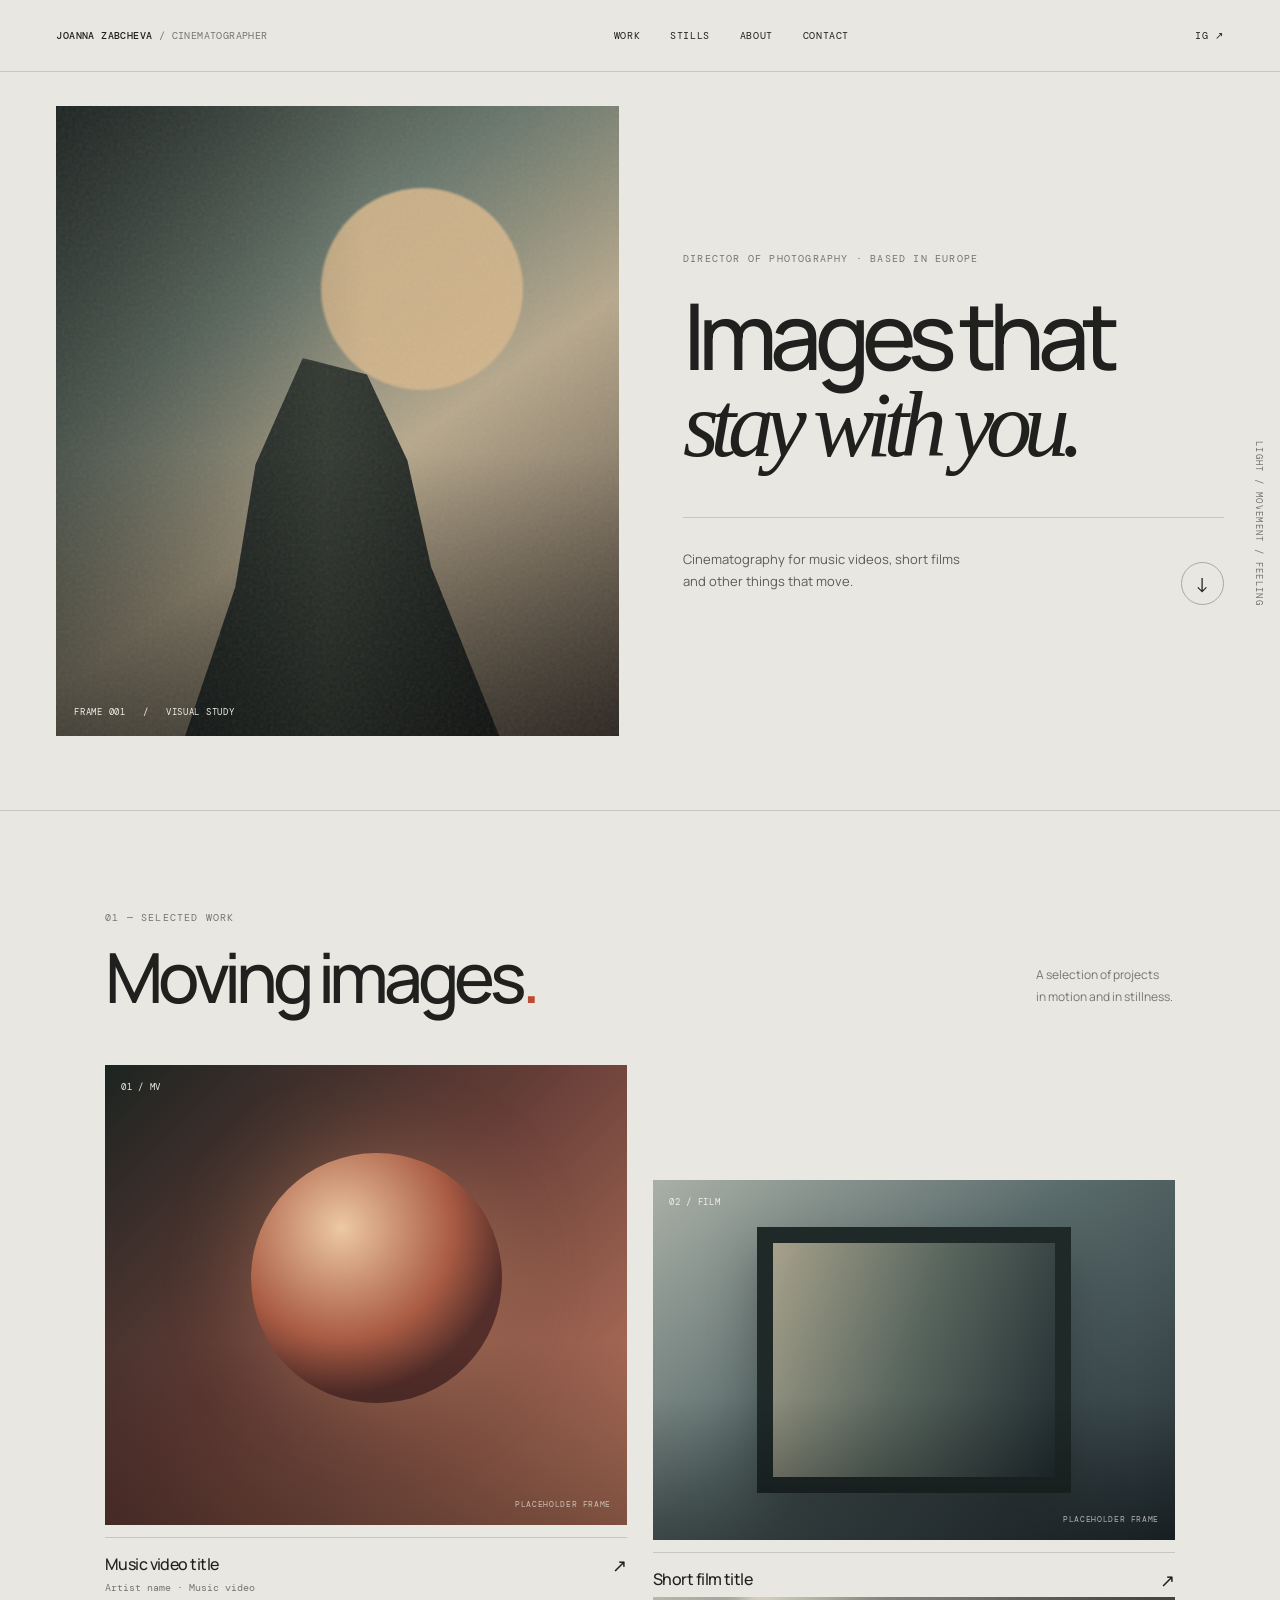
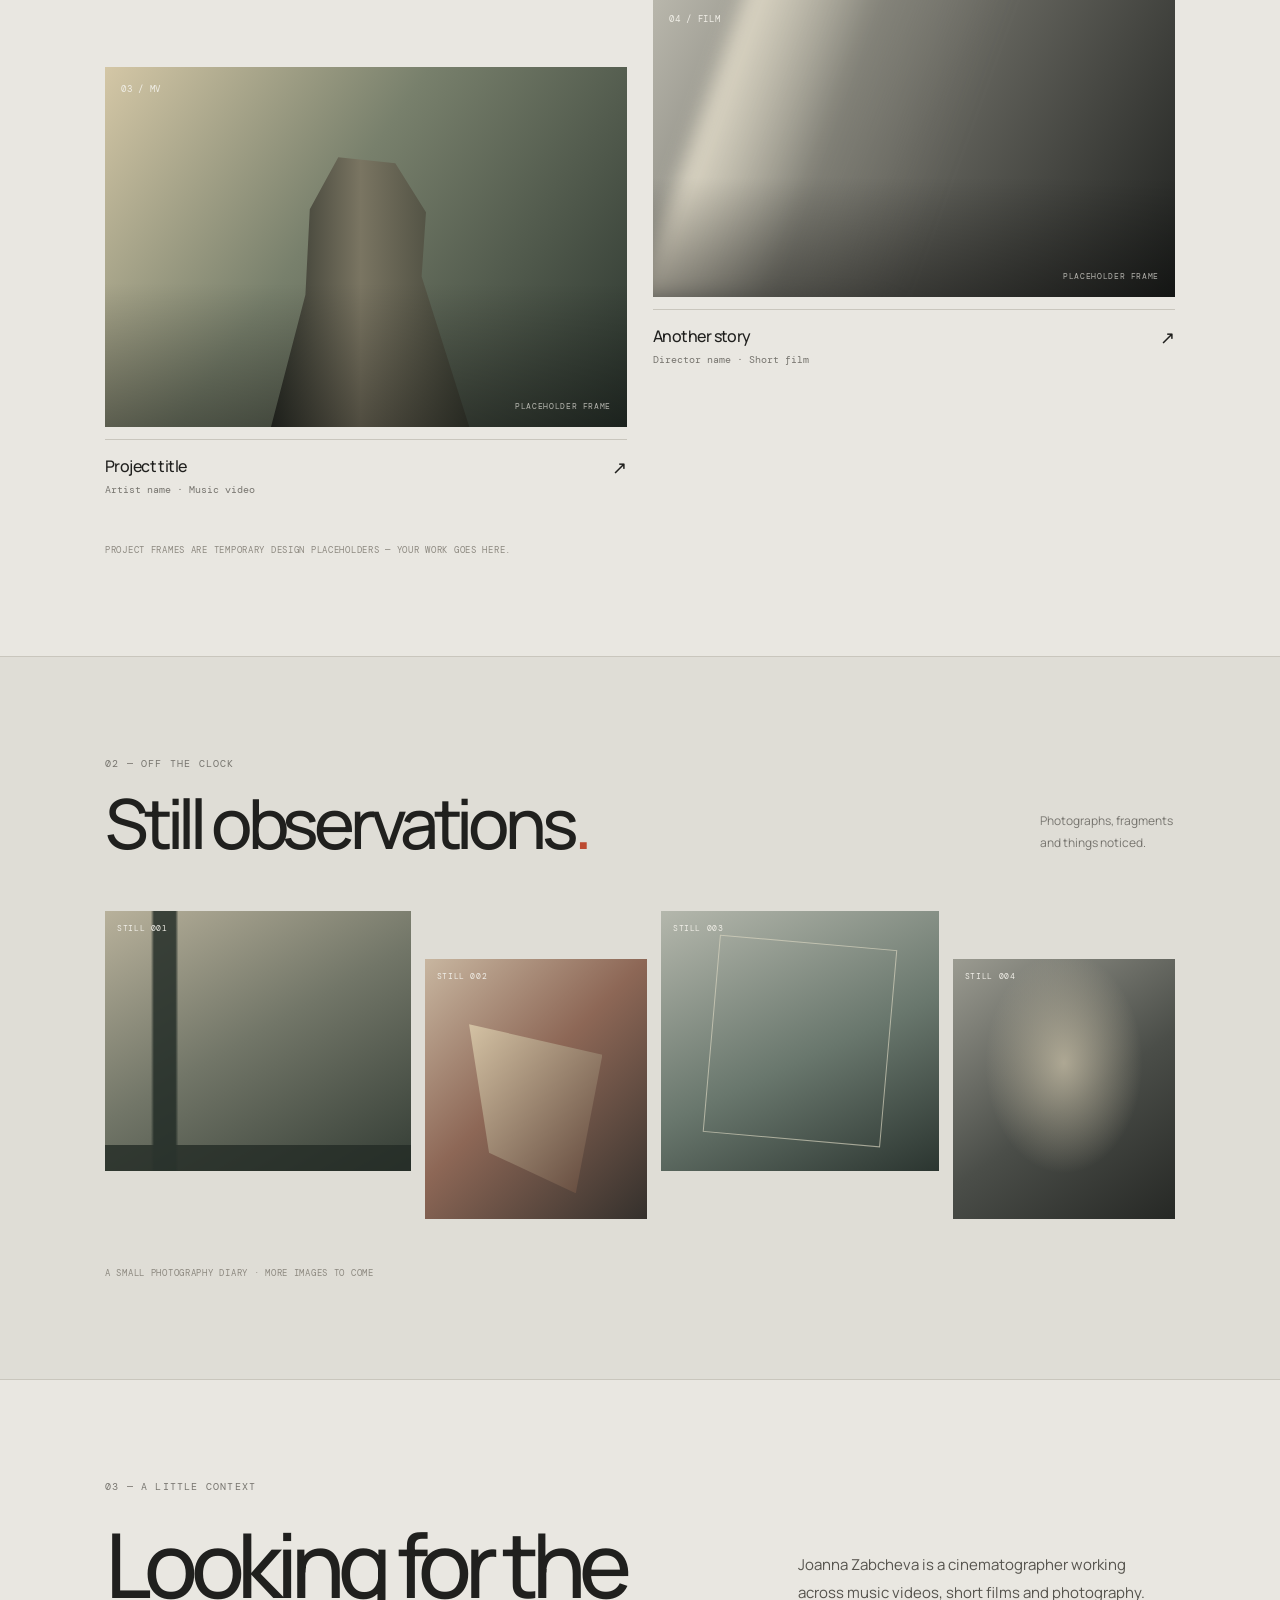
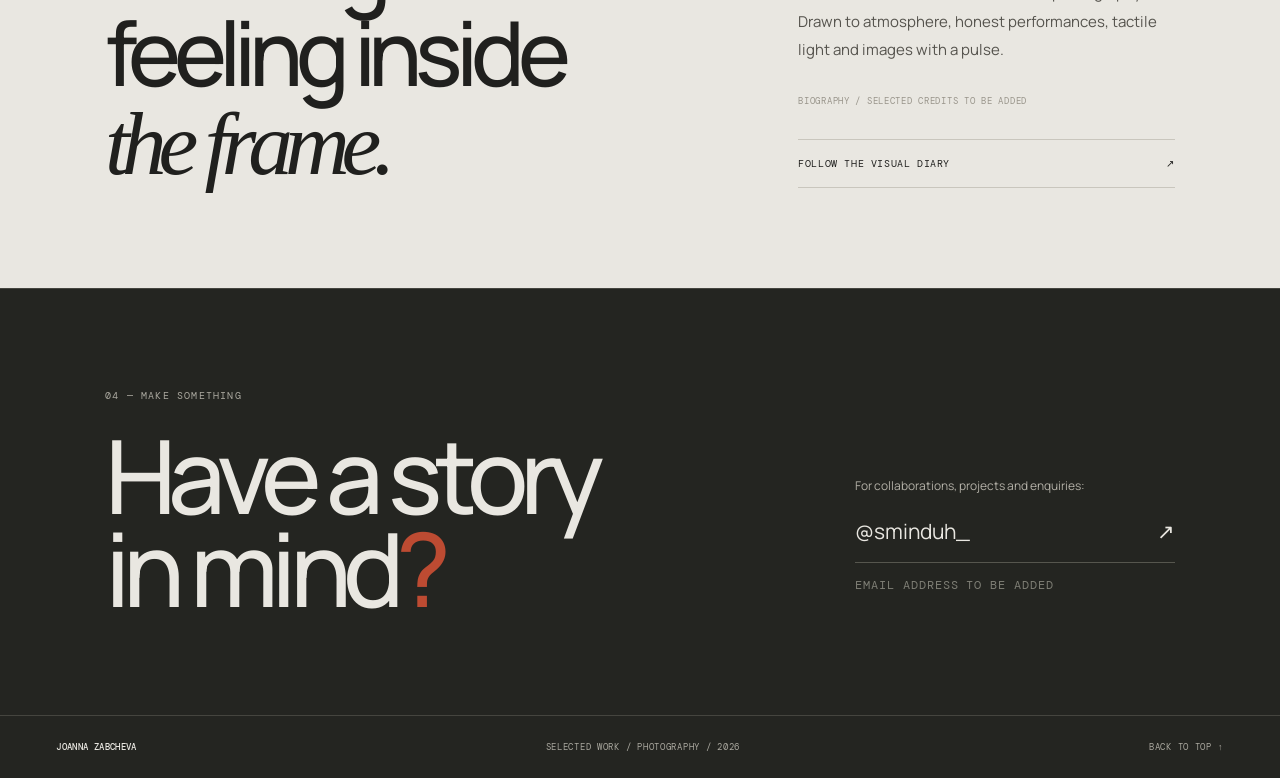
==== index.html @ 00d99ec1 "Add files via upload" ====
<!doctype html><html lang="en"><head><meta charset="utf-8"><meta name="viewport" content="width=device-width,initial-scale=1"><meta name="description" content="Joanna Zabcheva — cinematographer working across music videos, short films and photography."><title>Joanna Zabcheva — Cinematographer</title><link rel="preconnect" href="https://fonts.googleapis.com"><link rel="preconnect" href="https://fonts.gstatic.com" crossorigin><link href="https://fonts.googleapis.com/css2?family=DM+Mono:wght@400;500&family=Manrope:wght@400;500;600;700&display=swap" rel="stylesheet"><link rel="stylesheet" href="styles.css"></head><body>
<header class="topbar"><a class="wordmark" href="#top">JOANNA ZABCHEVA<span> / CINEMATOGRAPHER</span></a><nav><a href="#work">WORK</a><a href="#stills">STILLS</a><a href="#about">ABOUT</a><a href="#contact">CONTACT</a></nav><a class="insta" href="https://www.instagram.com/sminduh_/" target="_blank" rel="noreferrer">IG ↗</a></header>
<main id="top"><section class="hero"><div class="hero-image" aria-label="Abstract cinematic placeholder frame"><div class="sun"></div><div class="silhouette"></div><div class="grain"></div><div class="frame-label">FRAME 001 &nbsp; / &nbsp; VISUAL STUDY</div></div><div class="hero-copy"><p class="eyebrow">DIRECTOR OF PHOTOGRAPHY · BASED IN EUROPE</p><h1>Images that<br><em>stay with you.</em></h1><div class="hero-bottom"><p>Cinematography for music videos, short films<br>and other things that move.</p><a class="circle-link" href="#work" aria-label="Explore selected work">↓</a></div></div><div class="side-note">LIGHT / MOVEMENT / FEELING</div></section>
<section class="work section" id="work"><div class="section-head"><div><p class="eyebrow">01 — SELECTED WORK</p><h2>Moving images<span class="period">.</span></h2></div><p class="section-note">A selection of projects<br>in motion and in stillness.</p></div><div class="project-grid"><a class="project project-large" href="#contact"><div class="art art-red"><span class="art-number">01 / MV</span><div class="art-orb"></div><span class="art-caption">PLACEHOLDER FRAME</span></div><div class="project-meta"><div><h3>Music video title</h3><p>Artist name · Music video</p></div><span>↗</span></div></a><a class="project project-offset" href="#contact"><div class="art art-blue"><span class="art-number">02 / FILM</span><div class="art-window"></div><span class="art-caption">PLACEHOLDER FRAME</span></div><div class="project-meta"><div><h3>Short film title</h3><p>Director name · Short film</p></div><span>↗</span></div></a><a class="project" href="#contact"><div class="art art-green"><span class="art-number">03 / MV</span><div class="art-figure"></div><span class="art-caption">PLACEHOLDER FRAME</span></div><div class="project-meta"><div><h3>Project title</h3><p>Artist name · Music video</p></div><span>↗</span></div></a><a class="project project-wide" href="#contact"><div class="art art-monochrome"><span class="art-number">04 / FILM</span><div class="art-light"></div><span class="art-caption">PLACEHOLDER FRAME</span></div><div class="project-meta"><div><h3>Another story</h3><p>Director name · Short film</p></div><span>↗</span></div></a></div><p class="placeholder-note">PROJECT FRAMES ARE TEMPORARY DESIGN PLACEHOLDERS — YOUR WORK GOES HERE.</p></section>
<section class="stills section" id="stills"><div class="section-head"><div><p class="eyebrow">02 — OFF THE CLOCK</p><h2>Still observations<span class="period">.</span></h2></div><p class="section-note">Photographs, fragments<br>and things noticed.</p></div><div class="still-grid"><div class="still still-one"><span>STILL 001</span><div></div></div><div class="still still-two"><span>STILL 002</span><div></div></div><div class="still still-three"><span>STILL 003</span><div></div></div><div class="still still-four"><span>STILL 004</span><div></div></div></div><p class="placeholder-note">A SMALL PHOTOGRAPHY DIARY · MORE IMAGES TO COME</p></section>
<section class="about section" id="about"><p class="eyebrow">03 — A LITTLE CONTEXT</p><div class="about-content"><h2>Looking for the<br>feeling inside<br><em>the frame.</em></h2><div class="about-text"><p>Joanna Zabcheva is a cinematographer working across music videos, short films and photography. Drawn to atmosphere, honest performances, tactile light and images with a pulse.</p><p class="small-muted">BIOGRAPHY / SELECTED CREDITS TO BE ADDED</p><a href="https://www.instagram.com/sminduh_/" target="_blank" rel="noreferrer" class="text-link">FOLLOW THE VISUAL DIARY <span>↗</span></a></div></div></section>
<section class="contact section" id="contact"><p class="eyebrow">04 — MAKE SOMETHING</p><div class="contact-row"><h2>Have a story<br>in mind<span class="period">?</span></h2><div class="contact-info"><p>For collaborations, projects and enquiries:</p><a href="https://www.instagram.com/sminduh_/" target="_blank" rel="noreferrer">@sminduh_ <span>↗</span></a><p class="small-muted">EMAIL ADDRESS TO BE ADDED</p></div></div></section></main><footer><a class="wordmark" href="#top">JOANNA ZABCHEVA</a><span>SELECTED WORK / PHOTOGRAPHY / 2026</span><a href="#top">BACK TO TOP ↑</a></footer><script src="script.js"></script></body></html>
---- styles.css ----
:root{--bg:#e9e7e1;--ink:#20201e;--muted:#77756f;--line:#c9c6bd;--accent:#bd4b32;--mono:'DM Mono',monospace;--sans:'Manrope',Arial,sans-serif}*{box-sizing:border-box}html{scroll-behavior:smooth}body{margin:0;background:var(--bg);color:var(--ink);font-family:var(--sans);-webkit-font-smoothing:antialiased}.topbar{height:72px;padding:0 4.4vw;display:flex;align-items:center;justify-content:space-between;border-bottom:1px solid var(--line);font:10px var(--mono);letter-spacing:.06em;position:sticky;top:0;background:rgba(233,231,225,.94);backdrop-filter:blur(12px);z-index:5}.wordmark{text-decoration:none;color:var(--ink);font-weight:500;letter-spacing:.04em}.wordmark span{color:var(--muted);font-weight:400}.topbar nav{display:flex;gap:30px}.topbar nav a,.insta,footer a{color:var(--ink);text-decoration:none}.topbar nav a:hover,.insta:hover,footer a:hover{color:var(--accent)}.hero{min-height:690px;display:grid;grid-template-columns:1.02fr .98fr;position:relative;padding:34px 4.4vw 74px;gap:5vw;align-items:center;overflow:hidden}.hero-image{height:min(70vh,640px);min-height:470px;position:relative;overflow:hidden;background:linear-gradient(145deg,#252d2a 0%,#68766b 32%,#b7a88c 57%,#4b4138 100%);isolation:isolate}.hero-image:before{content:"";position:absolute;inset:0;background:linear-gradient(90deg,rgba(16,22,20,.4),transparent 55%),linear-gradient(0deg,rgba(0,0,0,.42),transparent 45%);z-index:1}.sun{position:absolute;width:36%;aspect-ratio:1;border-radius:50%;background:#d4b68c;top:13%;left:47%;filter:blur(1px);opacity:.9}.silhouette{position:absolute;bottom:-5%;left:21%;width:60%;height:65%;background:linear-gradient(90deg,#202623,#343a33 45%,#171b19);clip-path:polygon(38% 0,57% 4%,69% 25%,76% 51%,100% 100%,0 100%,18% 56%,24% 26%);filter:blur(1px)}.grain{position:absolute;inset:0;opacity:.13;background-image:url("data:image/svg+xml,%3Csvg viewBox='0 0 180 180' xmlns='http://www.w3.org/2000/svg'%3E%3Cfilter id='n'%3E%3CfeTurbulence type='fractalNoise' baseFrequency='.9' numOctaves='3' stitchTiles='stitch'/%3E%3C/filter%3E%3Crect width='100%25' height='100%25' filter='url(%23n)' opacity='.7'/%3E%3C/svg%3E");z-index:2}.frame-label,.art-number,.art-caption,.still>span{position:absolute;z-index:3;font:9px var(--mono);letter-spacing:.08em;color:#f0eee7}.frame-label{bottom:18px;left:18px}.hero-copy{padding:15px 0 0;max-width:570px}.eyebrow{font:10px var(--mono);letter-spacing:.12em;color:var(--muted);margin:0 0 27px}.hero h1{font-size:clamp(55px,7.2vw,108px);line-height:.94;letter-spacing:-.085em;font-weight:500;margin:0 0 48px}.hero h1 em,.about h2 em{font-family:Georgia,serif;font-weight:400;letter-spacing:-.09em}.hero-bottom{display:flex;align-items:end;justify-content:space-between;border-top:1px solid var(--line);padding-top:17px}.hero-bottom p{font-size:13px;line-height:1.7;color:#5d5b55}.circle-link{border:1px solid #aaa79e;border-radius:50%;width:43px;height:43px;display:grid;place-items:center;text-decoration:none;color:var(--ink);font-size:20px;transition:.2s}.circle-link:hover{background:var(--ink);color:var(--bg)}.side-note{position:absolute;right:1.2vw;top:50%;writing-mode:vertical-rl;font:9px var(--mono);letter-spacing:.15em;color:var(--muted)}.section{padding:100px 8.2vw;border-top:1px solid var(--line)}.section-head{display:flex;justify-content:space-between;align-items:end;margin-bottom:54px}.section-head .eyebrow{margin-bottom:18px}.section h2{font-size:clamp(38px,5.4vw,72px);line-height:1;letter-spacing:-.075em;font-weight:500;margin:0}.period{color:var(--accent)}.section-note{font-size:12px;line-height:1.8;color:var(--muted);margin:0 2px 4px 20px}.project-grid{display:grid;grid-template-columns:1fr 1fr;gap:58px 26px;align-items:start}.project{display:block;text-decoration:none;color:var(--ink);min-width:0}.project-offset{margin-top:115px}.project-wide{margin-top:-70px}.art{height:360px;position:relative;overflow:hidden;background:#4b4c46}.project-large .art{height:460px}.project-wide .art{height:300px}.art:after{content:"";position:absolute;inset:0;background:linear-gradient(0deg,rgba(0,0,0,.35),transparent 40%)}.art-red{background:linear-gradient(135deg,#1c2421,#653d37 45%,#c17b61)}.art-orb{position:absolute;width:48%;aspect-ratio:1;border-radius:50%;background:radial-gradient(circle at 36% 30%,#edc9a2,#a95b43 47%,#542e2a 70%);top:19%;left:28%;box-shadow:0 0 90px #d49a6c55}.art-blue{background:linear-gradient(140deg,#a9b0a7,#5b6c6c 44%,#242f34)}.art-window{position:absolute;inset:13% 20%;border:16px solid #1e2928;background:linear-gradient(110deg,#a6a18b,#59665e 48%,#202c30);box-shadow:0 25px 50px #12181855}.art-green{background:linear-gradient(125deg,#d4c7a6,#78806c 42%,#2a342d)}.art-figure{position:absolute;width:42%;height:85%;bottom:-10%;left:30%;background:linear-gradient(90deg,#252923,#7a7562 45%,#34382e);clip-path:polygon(35% 0,61% 2%,75% 18%,73% 39%,100% 100%,0 100%,20% 45%,22% 17%)}.art-monochrome{background:linear-gradient(120deg,#b9b7ac,#66665f 50%,#1e201e)}.art-light{position:absolute;inset:-10% 40% 0 8%;background:linear-gradient(90deg,#ded8c6,#88877b55,transparent);transform:skew(-20deg);filter:blur(10px)}.art-number{top:16px;left:16px}.art-caption{bottom:16px;right:16px;font-size:8px;opacity:.7}.project-meta{display:flex;justify-content:space-between;padding-top:15px;border-top:1px solid var(--line);margin-top:12px}.project-meta h3{font-size:16px;font-weight:500;letter-spacing:-.035em;margin:0 0 6px}.project-meta p{font:10px var(--mono);color:var(--muted);margin:0}.project-meta>span{font-size:18px;transition:transform .2s}.project:hover .project-meta>span{transform:translate(3px,-3px);color:var(--accent)}.placeholder-note{font:9px var(--mono);letter-spacing:.08em;color:#8d8980;margin:48px 0 0}.stills{background:#dfddd6}.still-grid{display:grid;grid-template-columns:1.1fr .8fr 1fr .8fr;gap:14px;align-items:start}.still{height:260px;position:relative;overflow:hidden;background:#8e8c80}.still:nth-child(even){margin-top:48px}.still>span{top:12px;left:12px;font-size:8px}.still>div{position:absolute;inset:0}.still-one{background:linear-gradient(150deg,#b8b19b,#727668 48%,#343d35)}.still-one div{background:linear-gradient(90deg,transparent 15%,#1e2823 16% 23%,transparent 24%),linear-gradient(0deg,#242c26 10%,transparent 10%);opacity:.8}.still-two{background:linear-gradient(135deg,#c8b6a0,#8d6756 46%,#34302c)}.still-two div{width:60%;height:65%;left:20%;top:25%;background:linear-gradient(130deg,#d4c2a4,#5e4438);clip-path:polygon(0 0,100% 18%,80% 100%,15% 76%)}.still-three{background:linear-gradient(155deg,#b4b7ac,#69776d 55%,#2b3530)}.still-three div{inset:12% 18%;border:1px solid #ded9c4;transform:rotate(5deg);opacity:.65}.still-four{background:linear-gradient(145deg,#9b9b91,#4b4e49 55%,#262825)}.still-four div{background:radial-gradient(ellipse at 50% 40%,#d1c7ad 0,transparent 50%);opacity:.7}.about-content{display:grid;grid-template-columns:1.2fr .8fr;gap:10vw;align-items:end}.about h2{font-size:clamp(48px,7vw,90px);line-height:.98;letter-spacing:-.08em;font-weight:500;margin:0}.about-text{max-width:380px}.about-text>p:first-child{font-size:15px;line-height:1.9;color:#55534d;margin:0 0 30px}.small-muted{font:9px var(--mono);letter-spacing:.08em;color:#99958b}.text-link{display:flex;justify-content:space-between;gap:25px;padding:17px 0;border-top:1px solid var(--line);border-bottom:1px solid var(--line);font:10px var(--mono);letter-spacing:.06em;text-decoration:none;color:var(--ink);margin-top:32px}.text-link:hover{color:var(--accent)}.contact{background:#242521;color:#e9e7e1;border-color:#45453f}.contact .eyebrow{color:#aaa89f}.contact-row{display:flex;justify-content:space-between;align-items:end;gap:30px}.contact h2{font-size:clamp(54px,8vw,106px);line-height:.91}.contact-info{width:34%;max-width:320px;padding-bottom:8px}.contact-info p{font-size:12px;color:#b3b0a7;line-height:1.7}.contact-info>a{display:flex;justify-content:space-between;text-decoration:none;color:#e9e7e1;font-size:21px;border-bottom:1px solid #56564e;padding:8px 0 17px}.contact-info>a:hover{color:#d47a60}.contact-info .small-muted{color:#7e7e75}footer{display:flex;align-items:center;justify-content:space-between;padding:25px 4.4vw;background:#242521;color:#aaa89f;border-top:1px solid #45453f;font:9px var(--mono);letter-spacing:.08em}footer .wordmark{color:#e9e7e1}footer a:last-child{color:#aaa89f}.reveal{opacity:.01;transform:translateY(14px);transition:opacity .65s ease,transform .65s ease}.reveal.is-visible{opacity:1;transform:translateY(0)}@media(prefers-reduced-motion:reduce){html{scroll-behavior:auto}.reveal{opacity:1;transform:none;transition:none}}
@media(max-width:800px){.topbar{height:62px;padding:0 5vw}.wordmark{font-size:9px}.wordmark span{display:none}.topbar nav{gap:13px}.topbar nav a{font-size:8px}.insta{display:none}.hero{grid-template-columns:1fr;padding:22px 5vw 65px;gap:28px;min-height:auto}.hero-image{height:56vh;min-height:350px;order:2}.hero-copy{order:1;padding:20px 0 0}.hero h1{font-size:clamp(58px,13vw,92px);margin-bottom:28px}.hero-bottom p{font-size:12px}.side-note{display:none}.section{padding:72px 5vw}.section-head{align-items:start;gap:20px;margin-bottom:34px}.section h2{font-size:clamp(37px,8vw,60px)}.section-note{font-size:10px;max-width:125px}.project-grid{gap:38px 14px}.art,.project-large .art{height:clamp(220px,53vw,350px)}.project-wide .art{height:230px}.project-offset{margin-top:65px}.project-wide{margin-top:-35px}.project-meta h3{font-size:13px}.project-meta p{font-size:8px}.project-meta>span{font-size:14px}.still-grid{grid-template-columns:1fr 1fr;gap:12px}.still{height:220px}.still:nth-child(even){margin-top:26px}.about-content{grid-template-columns:1fr;gap:36px}.about h2{font-size:clamp(60px,12vw,85px)}.about-text{max-width:520px}.contact-row{align-items:start;flex-direction:column}.contact h2{font-size:clamp(58px,12vw,90px)}.contact-info{width:100%;max-width:420px}footer{padding:22px 5vw;gap:12px;flex-wrap:wrap;font-size:8px}}@media(max-width:430px){.topbar nav{gap:9px}.topbar nav a{font-size:7px}.project-grid{grid-template-columns:1fr}.project-offset,.project-wide{margin-top:0}.art,.project-large .art,.project-wide .art{height:330px}.project:nth-child(2){width:88%;margin-left:auto}.section-head{display:block}.section-note{margin:18px 0 0;max-width:none}.still{height:175px}.hero-image{min-height:330px}}
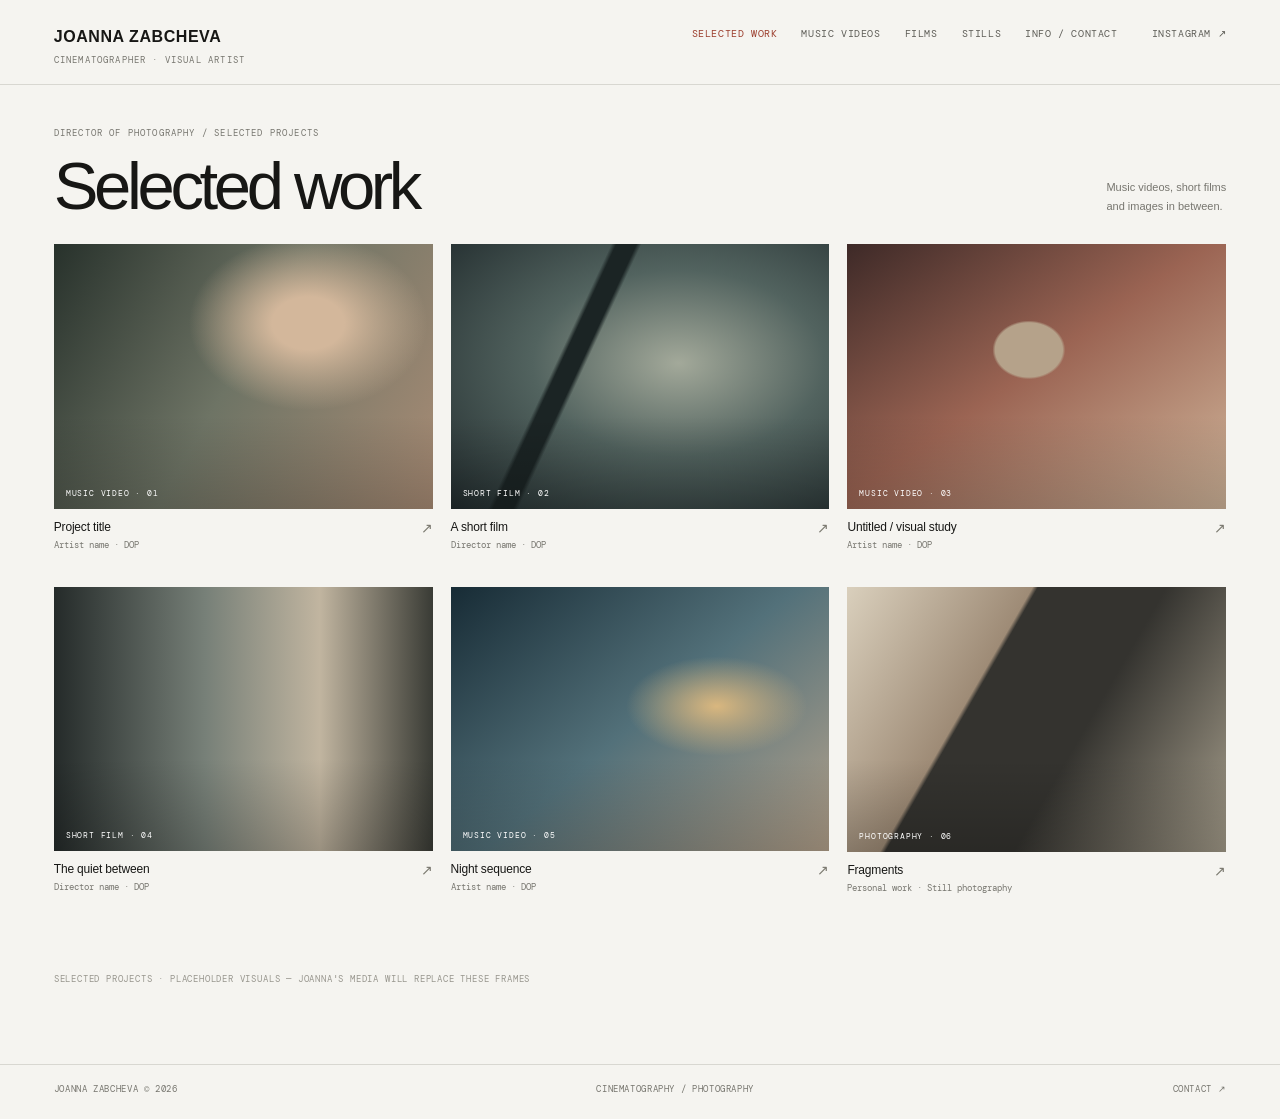
==== commit cbf4ef35: "Add files via upload" ====
--- a/index.html
+++ b/index.html
@@ -1,7 +1 @@
-<!doctype html><html lang="en"><head><meta charset="utf-8"><meta name="viewport" content="width=device-width,initial-scale=1"><meta name="description" content="Joanna Zabcheva — cinematographer working across music videos, short films and photography."><title>Joanna Zabcheva — Cinematographer</title><link rel="preconnect" href="https://fonts.googleapis.com"><link rel="preconnect" href="https://fonts.gstatic.com" crossorigin><link href="https://fonts.googleapis.com/css2?family=DM+Mono:wght@400;500&family=Manrope:wght@400;500;600;700&display=swap" rel="stylesheet"><link rel="stylesheet" href="styles.css"></head><body>
-<header class="topbar"><a class="wordmark" href="#top">JOANNA ZABCHEVA<span> / CINEMATOGRAPHER</span></a><nav><a href="#work">WORK</a><a href="#stills">STILLS</a><a href="#about">ABOUT</a><a href="#contact">CONTACT</a></nav><a class="insta" href="https://www.instagram.com/sminduh_/" target="_blank" rel="noreferrer">IG ↗</a></header>
-<main id="top"><section class="hero"><div class="hero-image" aria-label="Abstract cinematic placeholder frame"><div class="sun"></div><div class="silhouette"></div><div class="grain"></div><div class="frame-label">FRAME 001 &nbsp; / &nbsp; VISUAL STUDY</div></div><div class="hero-copy"><p class="eyebrow">DIRECTOR OF PHOTOGRAPHY · BASED IN EUROPE</p><h1>Images that<br><em>stay with you.</em></h1><div class="hero-bottom"><p>Cinematography for music videos, short films<br>and other things that move.</p><a class="circle-link" href="#work" aria-label="Explore selected work">↓</a></div></div><div class="side-note">LIGHT / MOVEMENT / FEELING</div></section>
-<section class="work section" id="work"><div class="section-head"><div><p class="eyebrow">01 — SELECTED WORK</p><h2>Moving images<span class="period">.</span></h2></div><p class="section-note">A selection of projects<br>in motion and in stillness.</p></div><div class="project-grid"><a class="project project-large" href="#contact"><div class="art art-red"><span class="art-number">01 / MV</span><div class="art-orb"></div><span class="art-caption">PLACEHOLDER FRAME</span></div><div class="project-meta"><div><h3>Music video title</h3><p>Artist name · Music video</p></div><span>↗</span></div></a><a class="project project-offset" href="#contact"><div class="art art-blue"><span class="art-number">02 / FILM</span><div class="art-window"></div><span class="art-caption">PLACEHOLDER FRAME</span></div><div class="project-meta"><div><h3>Short film title</h3><p>Director name · Short film</p></div><span>↗</span></div></a><a class="project" href="#contact"><div class="art art-green"><span class="art-number">03 / MV</span><div class="art-figure"></div><span class="art-caption">PLACEHOLDER FRAME</span></div><div class="project-meta"><div><h3>Project title</h3><p>Artist name · Music video</p></div><span>↗</span></div></a><a class="project project-wide" href="#contact"><div class="art art-monochrome"><span class="art-number">04 / FILM</span><div class="art-light"></div><span class="art-caption">PLACEHOLDER FRAME</span></div><div class="project-meta"><div><h3>Another story</h3><p>Director name · Short film</p></div><span>↗</span></div></a></div><p class="placeholder-note">PROJECT FRAMES ARE TEMPORARY DESIGN PLACEHOLDERS — YOUR WORK GOES HERE.</p></section>
-<section class="stills section" id="stills"><div class="section-head"><div><p class="eyebrow">02 — OFF THE CLOCK</p><h2>Still observations<span class="period">.</span></h2></div><p class="section-note">Photographs, fragments<br>and things noticed.</p></div><div class="still-grid"><div class="still still-one"><span>STILL 001</span><div></div></div><div class="still still-two"><span>STILL 002</span><div></div></div><div class="still still-three"><span>STILL 003</span><div></div></div><div class="still still-four"><span>STILL 004</span><div></div></div></div><p class="placeholder-note">A SMALL PHOTOGRAPHY DIARY · MORE IMAGES TO COME</p></section>
-<section class="about section" id="about"><p class="eyebrow">03 — A LITTLE CONTEXT</p><div class="about-content"><h2>Looking for the<br>feeling inside<br><em>the frame.</em></h2><div class="about-text"><p>Joanna Zabcheva is a cinematographer working across music videos, short films and photography. Drawn to atmosphere, honest performances, tactile light and images with a pulse.</p><p class="small-muted">BIOGRAPHY / SELECTED CREDITS TO BE ADDED</p><a href="https://www.instagram.com/sminduh_/" target="_blank" rel="noreferrer" class="text-link">FOLLOW THE VISUAL DIARY <span>↗</span></a></div></div></section>
-<section class="contact section" id="contact"><p class="eyebrow">04 — MAKE SOMETHING</p><div class="contact-row"><h2>Have a story<br>in mind<span class="period">?</span></h2><div class="contact-info"><p>For collaborations, projects and enquiries:</p><a href="https://www.instagram.com/sminduh_/" target="_blank" rel="noreferrer">@sminduh_ <span>↗</span></a><p class="small-muted">EMAIL ADDRESS TO BE ADDED</p></div></div></section></main><footer><a class="wordmark" href="#top">JOANNA ZABCHEVA</a><span>SELECTED WORK / PHOTOGRAPHY / 2026</span><a href="#top">BACK TO TOP ↑</a></footer><script src="script.js"></script></body></html>
+<!doctype html><html lang="en"><head><meta charset="utf-8"><meta name="viewport" content="width=device-width,initial-scale=1"><meta name="description" content="Joanna Zabcheva — cinematographer. Selected music videos, short films and photography."><title>Joanna Zabcheva — Cinematographer</title><link rel="preconnect" href="https://fonts.googleapis.com"><link href="https://fonts.googleapis.com/css2?family=DM+Mono:wght@400;500&display=swap" rel="stylesheet"><link rel="stylesheet" href="styles.css"></head><body><header class="site-header"><a class="brand" href="index.html">JOANNA ZABCHEVA<small>CINEMATOGRAPHER · VISUAL ARTIST</small></a><div class="header-right"><nav class="nav"><a class="active" href="index.html">SELECTED WORK</a><a href="music-videos.html">MUSIC VIDEOS</a><a href="films.html">FILMS</a><a href="stills.html">STILLS</a><a href="about.html">INFO / CONTACT</a></nav><a class="social" href="https://www.instagram.com/sminduh_/" target="_blank" rel="noreferrer">INSTAGRAM ↗</a></div></header><main><section class="page-intro"><div><p class="eyebrow">DIRECTOR OF PHOTOGRAPHY / SELECTED PROJECTS</p><h1 class="page-title">Selected work</h1></div><p class="intro-note">Music videos, short films<br>and images in between.</p></section><section class="work-grid"><a class="project-card" href="music-videos.html"><div class="thumb scene-1"><span class="thumb-tag">MUSIC VIDEO · 01</span></div><div class="project-info"><div><h2 class="project-title">Project title</h2><p class="project-credit">Artist name · DOP</p></div><span class="project-arrow">↗</span></div></a><a class="project-card" href="films.html"><div class="thumb scene-2"><span class="thumb-tag">SHORT FILM · 02</span></div><div class="project-info"><div><h2 class="project-title">A short film</h2><p class="project-credit">Director name · DOP</p></div><span class="project-arrow">↗</span></div></a><a class="project-card" href="music-videos.html"><div class="thumb scene-3"><span class="thumb-tag">MUSIC VIDEO · 03</span></div><div class="project-info"><div><h2 class="project-title">Untitled / visual study</h2><p class="project-credit">Artist name · DOP</p></div><span class="project-arrow">↗</span></div></a><a class="project-card" href="films.html"><div class="thumb scene-4"><span class="thumb-tag">SHORT FILM · 04</span></div><div class="project-info"><div><h2 class="project-title">The quiet between</h2><p class="project-credit">Director name · DOP</p></div><span class="project-arrow">↗</span></div></a><a class="project-card" href="music-videos.html"><div class="thumb scene-5"><span class="thumb-tag">MUSIC VIDEO · 05</span></div><div class="project-info"><div><h2 class="project-title">Night sequence</h2><p class="project-credit">Artist name · DOP</p></div><span class="project-arrow">↗</span></div></a><a class="project-card" href="stills.html"><div class="thumb scene-6"><span class="thumb-tag">PHOTOGRAPHY · 06</span></div><div class="project-info"><div><h2 class="project-title">Fragments</h2><p class="project-credit">Personal work · Still photography</p></div><span class="project-arrow">↗</span></div></a></section><p class="empty-note">SELECTED PROJECTS · PLACEHOLDER VISUALS — JOANNA'S MEDIA WILL REPLACE THESE FRAMES</p></main><footer class="site-footer"><span>JOANNA ZABCHEVA © 2026</span><span>CINEMATOGRAPHY / PHOTOGRAPHY</span><a href="about.html">CONTACT ↗</a></footer><script src="script.js"></script></body></html>
--- a/styles.css
+++ b/styles.css
@@ -1,2 +1 @@
-:root{--bg:#e9e7e1;--ink:#20201e;--muted:#77756f;--line:#c9c6bd;--accent:#bd4b32;--mono:'DM Mono',monospace;--sans:'Manrope',Arial,sans-serif}*{box-sizing:border-box}html{scroll-behavior:smooth}body{margin:0;background:var(--bg);color:var(--ink);font-family:var(--sans);-webkit-font-smoothing:antialiased}.topbar{height:72px;padding:0 4.4vw;display:flex;align-items:center;justify-content:space-between;border-bottom:1px solid var(--line);font:10px var(--mono);letter-spacing:.06em;position:sticky;top:0;background:rgba(233,231,225,.94);backdrop-filter:blur(12px);z-index:5}.wordmark{text-decoration:none;color:var(--ink);font-weight:500;letter-spacing:.04em}.wordmark span{color:var(--muted);font-weight:400}.topbar nav{display:flex;gap:30px}.topbar nav a,.insta,footer a{color:var(--ink);text-decoration:none}.topbar nav a:hover,.insta:hover,footer a:hover{color:var(--accent)}.hero{min-height:690px;display:grid;grid-template-columns:1.02fr .98fr;position:relative;padding:34px 4.4vw 74px;gap:5vw;align-items:center;overflow:hidden}.hero-image{height:min(70vh,640px);min-height:470px;position:relative;overflow:hidden;background:linear-gradient(145deg,#252d2a 0%,#68766b 32%,#b7a88c 57%,#4b4138 100%);isolation:isolate}.hero-image:before{content:"";position:absolute;inset:0;background:linear-gradient(90deg,rgba(16,22,20,.4),transparent 55%),linear-gradient(0deg,rgba(0,0,0,.42),transparent 45%);z-index:1}.sun{position:absolute;width:36%;aspect-ratio:1;border-radius:50%;background:#d4b68c;top:13%;left:47%;filter:blur(1px);opacity:.9}.silhouette{position:absolute;bottom:-5%;left:21%;width:60%;height:65%;background:linear-gradient(90deg,#202623,#343a33 45%,#171b19);clip-path:polygon(38% 0,57% 4%,69% 25%,76% 51%,100% 100%,0 100%,18% 56%,24% 26%);filter:blur(1px)}.grain{position:absolute;inset:0;opacity:.13;background-image:url("data:image/svg+xml,%3Csvg viewBox='0 0 180 180' xmlns='http://www.w3.org/2000/svg'%3E%3Cfilter id='n'%3E%3CfeTurbulence type='fractalNoise' baseFrequency='.9' numOctaves='3' stitchTiles='stitch'/%3E%3C/filter%3E%3Crect width='100%25' height='100%25' filter='url(%23n)' opacity='.7'/%3E%3C/svg%3E");z-index:2}.frame-label,.art-number,.art-caption,.still>span{position:absolute;z-index:3;font:9px var(--mono);letter-spacing:.08em;color:#f0eee7}.frame-label{bottom:18px;left:18px}.hero-copy{padding:15px 0 0;max-width:570px}.eyebrow{font:10px var(--mono);letter-spacing:.12em;color:var(--muted);margin:0 0 27px}.hero h1{font-size:clamp(55px,7.2vw,108px);line-height:.94;letter-spacing:-.085em;font-weight:500;margin:0 0 48px}.hero h1 em,.about h2 em{font-family:Georgia,serif;font-weight:400;letter-spacing:-.09em}.hero-bottom{display:flex;align-items:end;justify-content:space-between;border-top:1px solid var(--line);padding-top:17px}.hero-bottom p{font-size:13px;line-height:1.7;color:#5d5b55}.circle-link{border:1px solid #aaa79e;border-radius:50%;width:43px;height:43px;display:grid;place-items:center;text-decoration:none;color:var(--ink);font-size:20px;transition:.2s}.circle-link:hover{background:var(--ink);color:var(--bg)}.side-note{position:absolute;right:1.2vw;top:50%;writing-mode:vertical-rl;font:9px var(--mono);letter-spacing:.15em;color:var(--muted)}.section{padding:100px 8.2vw;border-top:1px solid var(--line)}.section-head{display:flex;justify-content:space-between;align-items:end;margin-bottom:54px}.section-head .eyebrow{margin-bottom:18px}.section h2{font-size:clamp(38px,5.4vw,72px);line-height:1;letter-spacing:-.075em;font-weight:500;margin:0}.period{color:var(--accent)}.section-note{font-size:12px;line-height:1.8;color:var(--muted);margin:0 2px 4px 20px}.project-grid{display:grid;grid-template-columns:1fr 1fr;gap:58px 26px;align-items:start}.project{display:block;text-decoration:none;color:var(--ink);min-width:0}.project-offset{margin-top:115px}.project-wide{margin-top:-70px}.art{height:360px;position:relative;overflow:hidden;background:#4b4c46}.project-large .art{height:460px}.project-wide .art{height:300px}.art:after{content:"";position:absolute;inset:0;background:linear-gradient(0deg,rgba(0,0,0,.35),transparent 40%)}.art-red{background:linear-gradient(135deg,#1c2421,#653d37 45%,#c17b61)}.art-orb{position:absolute;width:48%;aspect-ratio:1;border-radius:50%;background:radial-gradient(circle at 36% 30%,#edc9a2,#a95b43 47%,#542e2a 70%);top:19%;left:28%;box-shadow:0 0 90px #d49a6c55}.art-blue{background:linear-gradient(140deg,#a9b0a7,#5b6c6c 44%,#242f34)}.art-window{position:absolute;inset:13% 20%;border:16px solid #1e2928;background:linear-gradient(110deg,#a6a18b,#59665e 48%,#202c30);box-shadow:0 25px 50px #12181855}.art-green{background:linear-gradient(125deg,#d4c7a6,#78806c 42%,#2a342d)}.art-figure{position:absolute;width:42%;height:85%;bottom:-10%;left:30%;background:linear-gradient(90deg,#252923,#7a7562 45%,#34382e);clip-path:polygon(35% 0,61% 2%,75% 18%,73% 39%,100% 100%,0 100%,20% 45%,22% 17%)}.art-monochrome{background:linear-gradient(120deg,#b9b7ac,#66665f 50%,#1e201e)}.art-light{position:absolute;inset:-10% 40% 0 8%;background:linear-gradient(90deg,#ded8c6,#88877b55,transparent);transform:skew(-20deg);filter:blur(10px)}.art-number{top:16px;left:16px}.art-caption{bottom:16px;right:16px;font-size:8px;opacity:.7}.project-meta{display:flex;justify-content:space-between;padding-top:15px;border-top:1px solid var(--line);margin-top:12px}.project-meta h3{font-size:16px;font-weight:500;letter-spacing:-.035em;margin:0 0 6px}.project-meta p{font:10px var(--mono);color:var(--muted);margin:0}.project-meta>span{font-size:18px;transition:transform .2s}.project:hover .project-meta>span{transform:translate(3px,-3px);color:var(--accent)}.placeholder-note{font:9px var(--mono);letter-spacing:.08em;color:#8d8980;margin:48px 0 0}.stills{background:#dfddd6}.still-grid{display:grid;grid-template-columns:1.1fr .8fr 1fr .8fr;gap:14px;align-items:start}.still{height:260px;position:relative;overflow:hidden;background:#8e8c80}.still:nth-child(even){margin-top:48px}.still>span{top:12px;left:12px;font-size:8px}.still>div{position:absolute;inset:0}.still-one{background:linear-gradient(150deg,#b8b19b,#727668 48%,#343d35)}.still-one div{background:linear-gradient(90deg,transparent 15%,#1e2823 16% 23%,transparent 24%),linear-gradient(0deg,#242c26 10%,transparent 10%);opacity:.8}.still-two{background:linear-gradient(135deg,#c8b6a0,#8d6756 46%,#34302c)}.still-two div{width:60%;height:65%;left:20%;top:25%;background:linear-gradient(130deg,#d4c2a4,#5e4438);clip-path:polygon(0 0,100% 18%,80% 100%,15% 76%)}.still-three{background:linear-gradient(155deg,#b4b7ac,#69776d 55%,#2b3530)}.still-three div{inset:12% 18%;border:1px solid #ded9c4;transform:rotate(5deg);opacity:.65}.still-four{background:linear-gradient(145deg,#9b9b91,#4b4e49 55%,#262825)}.still-four div{background:radial-gradient(ellipse at 50% 40%,#d1c7ad 0,transparent 50%);opacity:.7}.about-content{display:grid;grid-template-columns:1.2fr .8fr;gap:10vw;align-items:end}.about h2{font-size:clamp(48px,7vw,90px);line-height:.98;letter-spacing:-.08em;font-weight:500;margin:0}.about-text{max-width:380px}.about-text>p:first-child{font-size:15px;line-height:1.9;color:#55534d;margin:0 0 30px}.small-muted{font:9px var(--mono);letter-spacing:.08em;color:#99958b}.text-link{display:flex;justify-content:space-between;gap:25px;padding:17px 0;border-top:1px solid var(--line);border-bottom:1px solid var(--line);font:10px var(--mono);letter-spacing:.06em;text-decoration:none;color:var(--ink);margin-top:32px}.text-link:hover{color:var(--accent)}.contact{background:#242521;color:#e9e7e1;border-color:#45453f}.contact .eyebrow{color:#aaa89f}.contact-row{display:flex;justify-content:space-between;align-items:end;gap:30px}.contact h2{font-size:clamp(54px,8vw,106px);line-height:.91}.contact-info{width:34%;max-width:320px;padding-bottom:8px}.contact-info p{font-size:12px;color:#b3b0a7;line-height:1.7}.contact-info>a{display:flex;justify-content:space-between;text-decoration:none;color:#e9e7e1;font-size:21px;border-bottom:1px solid #56564e;padding:8px 0 17px}.contact-info>a:hover{color:#d47a60}.contact-info .small-muted{color:#7e7e75}footer{display:flex;align-items:center;justify-content:space-between;padding:25px 4.4vw;background:#242521;color:#aaa89f;border-top:1px solid #45453f;font:9px var(--mono);letter-spacing:.08em}footer .wordmark{color:#e9e7e1}footer a:last-child{color:#aaa89f}.reveal{opacity:.01;transform:translateY(14px);transition:opacity .65s ease,transform .65s ease}.reveal.is-visible{opacity:1;transform:translateY(0)}@media(prefers-reduced-motion:reduce){html{scroll-behavior:auto}.reveal{opacity:1;transform:none;transition:none}}
-@media(max-width:800px){.topbar{height:62px;padding:0 5vw}.wordmark{font-size:9px}.wordmark span{display:none}.topbar nav{gap:13px}.topbar nav a{font-size:8px}.insta{display:none}.hero{grid-template-columns:1fr;padding:22px 5vw 65px;gap:28px;min-height:auto}.hero-image{height:56vh;min-height:350px;order:2}.hero-copy{order:1;padding:20px 0 0}.hero h1{font-size:clamp(58px,13vw,92px);margin-bottom:28px}.hero-bottom p{font-size:12px}.side-note{display:none}.section{padding:72px 5vw}.section-head{align-items:start;gap:20px;margin-bottom:34px}.section h2{font-size:clamp(37px,8vw,60px)}.section-note{font-size:10px;max-width:125px}.project-grid{gap:38px 14px}.art,.project-large .art{height:clamp(220px,53vw,350px)}.project-wide .art{height:230px}.project-offset{margin-top:65px}.project-wide{margin-top:-35px}.project-meta h3{font-size:13px}.project-meta p{font-size:8px}.project-meta>span{font-size:14px}.still-grid{grid-template-columns:1fr 1fr;gap:12px}.still{height:220px}.still:nth-child(even){margin-top:26px}.about-content{grid-template-columns:1fr;gap:36px}.about h2{font-size:clamp(60px,12vw,85px)}.about-text{max-width:520px}.contact-row{align-items:start;flex-direction:column}.contact h2{font-size:clamp(58px,12vw,90px)}.contact-info{width:100%;max-width:420px}footer{padding:22px 5vw;gap:12px;flex-wrap:wrap;font-size:8px}}@media(max-width:430px){.topbar nav{gap:9px}.topbar nav a{font-size:7px}.project-grid{grid-template-columns:1fr}.project-offset,.project-wide{margin-top:0}.art,.project-large .art,.project-wide .art{height:330px}.project:nth-child(2){width:88%;margin-left:auto}.section-head{display:block}.section-note{margin:18px 0 0;max-width:none}.still{height:175px}.hero-image{min-height:330px}}
+:root{--paper:#f5f4f0;--ink:#171715;--muted:#77766f;--line:#d8d7d1;--accent:#9c3f2e;--mono:'DM Mono',monospace;--sans:'Arial',Helvetica,sans-serif}*{box-sizing:border-box}html{background:var(--paper)}body{margin:0;color:var(--ink);font-family:var(--sans);font-weight:400;-webkit-font-smoothing:antialiased}a{color:inherit;text-decoration:none}.site-header{padding:27px 4.2vw 18px;border-bottom:1px solid var(--line);display:grid;grid-template-columns:1fr auto;align-items:start;gap:28px}.brand{font-size:16px;letter-spacing:.035em;font-weight:600;line-height:1.25}.brand small{display:block;font:9px var(--mono);letter-spacing:.13em;color:var(--muted);margin-top:7px}.header-right{display:flex;align-items:center;gap:34px}.nav{display:flex;gap:24px;flex-wrap:wrap;justify-content:flex-end}.nav a,.social{font:10px var(--mono);letter-spacing:.06em;color:#5f5e58;transition:color .2s}.nav a:hover,.nav a.active,.social:hover{color:var(--accent)}.social{white-space:nowrap}.page-intro{padding:42px 4.2vw 25px;display:flex;justify-content:space-between;align-items:end;gap:24px}.eyebrow{font:9px var(--mono);letter-spacing:.13em;color:var(--muted);margin:0 0 14px}.page-title{font-size:clamp(35px,5.4vw,67px);font-weight:400;letter-spacing:-.065em;line-height:.98;margin:0}.intro-note{font-size:11px;line-height:1.7;color:var(--muted);max-width:250px;margin:0 0 3px}.work-grid{padding:0 4.2vw 70px;display:grid;grid-template-columns:repeat(3,minmax(0,1fr));gap:36px 18px}.project-card{min-width:0;display:block}.thumb{position:relative;aspect-ratio:1.43;overflow:hidden;background:#d2d0c7;isolation:isolate}.thumb:after{content:'';position:absolute;inset:0;background:linear-gradient(180deg,transparent 65%,#0003);pointer-events:none}.thumb:before{content:'';position:absolute;inset:0;background:var(--scene,linear-gradient(135deg,#bbb,#555));transition:transform .65s cubic-bezier(.2,.7,.2,1);transform:scale(1.005)}.project-card:hover .thumb:before{transform:scale(1.045)}.scene-1{--scene:radial-gradient(ellipse at 67% 30%,#d3b79b 0 10%,transparent 33%),linear-gradient(120deg,#27312b,#6e7465 48%,#a98c75)}.scene-2{--scene:linear-gradient(115deg,transparent 32%,#1b2424 33% 37%,transparent 38%),radial-gradient(ellipse at 60% 45%,#a3a99a,#52635f 45%,#202a2c)}.scene-3{--scene:radial-gradient(ellipse at 48% 40%,#b5a28a 0 12%,transparent 13%),linear-gradient(145deg,#3d2927,#9b6453 48%,#d1b69b)}.scene-4{--scene:linear-gradient(90deg,#242a29,#778078 40%,#c1b5a0 70%,#383a34)}.scene-5{--scene:radial-gradient(ellipse at 70% 45%,#d9b77f,transparent 24%),linear-gradient(140deg,#172b35,#53717a 50%,#b6a38c)}.scene-6{--scene:linear-gradient(120deg,#dad0bd,#9e8b76 35%,#34332f 36% 60%,#a59d8b)}.scene-7{--scene:linear-gradient(135deg,#202a26,#5e7969 50%,#d0b995)}.scene-8{--scene:radial-gradient(ellipse at 50% 60%,#c9b6a0,transparent 35%),linear-gradient(145deg,#3d4240,#aaa99e)}.scene-9{--scene:linear-gradient(110deg,#282d32,#747c80 42%,#b6a58c)}.scene-10{--scene:linear-gradient(140deg,#a79a85,#5b5049 50%,#262725)}.scene-11{--scene:radial-gradient(ellipse at 35% 40%,#d2c4a9,transparent 30%),linear-gradient(125deg,#3a4641,#788074 52%,#242824)}.scene-12{--scene:linear-gradient(145deg,#bcb5a8,#696d65 50%,#272b29)}.thumb-tag{position:absolute;left:12px;bottom:11px;z-index:1;color:#fff;font:8px var(--mono);letter-spacing:.1em}.project-info{display:flex;justify-content:space-between;gap:15px;padding-top:11px}.project-title{font-size:12px;font-weight:500;margin:0 0 5px;letter-spacing:-.015em}.project-credit{font:9px var(--mono);color:var(--muted);margin:0}.project-arrow{font-size:14px;color:#7a786f;transition:transform .2s}.project-card:hover .project-arrow{transform:translate(2px,-2px);color:var(--accent)}.empty-note{font:9px var(--mono);letter-spacing:.09em;color:#98968e;padding:0 4.2vw 70px}.about-layout{padding:5px 4.2vw 100px;display:grid;grid-template-columns:1.15fr .85fr;gap:10vw;align-items:start}.about-visual{aspect-ratio:4/5;max-height:640px;background:radial-gradient(ellipse at 52% 32%,#c9bba5 0 10%,transparent 11%),linear-gradient(150deg,#29322e,#818577 46%,#b9a58c);position:relative;overflow:hidden}.about-visual:after{content:'';position:absolute;inset:0;background:linear-gradient(0deg,#1a201c88,transparent 55%)}.about-visual span{position:absolute;z-index:1;bottom:15px;left:15px;color:#fff;font:9px var(--mono);letter-spacing:.1em}.about-copy{max-width:480px;padding-top:10px}.about-copy p{font-size:14px;line-height:1.9;color:#57564f;margin:0 0 22px}.about-copy .eyebrow{margin-bottom:25px}.about-link{display:inline-block;margin-top:12px;padding-bottom:7px;border-bottom:1px solid var(--ink);font:10px var(--mono);letter-spacing:.07em}.contact-block{margin-top:35px;padding-top:18px;border-top:1px solid var(--line)}.contact-block a{display:block;font-size:14px;margin:10px 0}.site-footer{border-top:1px solid var(--line);padding:18px 4.2vw 24px;display:flex;justify-content:space-between;gap:20px;font:9px var(--mono);letter-spacing:.07em;color:var(--muted)}.site-footer a:hover{color:var(--accent)}.photo-grid{padding:0 4.2vw 75px;display:grid;grid-template-columns:repeat(4,minmax(0,1fr));gap:13px}.photo{aspect-ratio:3/4;position:relative;overflow:hidden;background:var(--photo,linear-gradient(140deg,#c8bda9,#414941))}.photo:before{content:'';position:absolute;inset:0;background:var(--photo);transition:transform .5s}.photo:hover:before{transform:scale(1.04)}.photo:nth-child(1){--photo:linear-gradient(135deg,#c5bba5,#768073 45%,#333b35)}.photo:nth-child(2){--photo:linear-gradient(135deg,#d0b9a2,#956d59 50%,#2d2927)}.photo:nth-child(3){--photo:linear-gradient(145deg,#c5c4b7,#6c7a70 55%,#28302a)}.photo:nth-child(4){--photo:linear-gradient(130deg,#9e9d91,#444943 50%,#c8b99f)}.photo:nth-child(5){--photo:linear-gradient(120deg,#b4a68e,#5d6258 45%,#252c28)}.photo:nth-child(6){--photo:linear-gradient(140deg,#d3c7b5,#a17861 48%,#39312c)}.photo:nth-child(7){--photo:linear-gradient(145deg,#aeb5aa,#62746a 50%,#252e2a)}.photo:nth-child(8){--photo:linear-gradient(120deg,#b7b0a2,#6d6d66 50%,#282c29)}.photo-label{position:absolute;left:10px;bottom:10px;color:white;font:8px var(--mono);letter-spacing:.1em}.mobile-menu{display:none}@media(max-width:850px){.site-header{padding:22px 5vw;grid-template-columns:1fr;gap:20px}.header-right{justify-content:space-between;gap:15px}.nav{justify-content:flex-start;gap:17px}.page-intro{padding:35px 5vw 22px}.work-grid{padding:0 5vw 55px;grid-template-columns:repeat(2,minmax(0,1fr));gap:29px 13px}.about-layout{padding:5px 5vw 70px;gap:5vw}.photo-grid{padding:0 5vw 60px;grid-template-columns:repeat(2,minmax(0,1fr))}.site-footer{padding:18px 5vw 22px}}@media(max-width:520px){.brand{font-size:15px}.header-right{display:block}.nav{gap:14px 18px;margin-bottom:15px}.nav a{font-size:9px}.social{font-size:9px}.page-intro{display:block}.intro-note{margin-top:18px}.work-grid{grid-template-columns:1fr 1fr;gap:25px 10px}.thumb{aspect-ratio:1.15}.project-title{font-size:11px}.project-credit{font-size:8px;line-height:1.5}.project-info{gap:7px}.about-layout{grid-template-columns:1fr;gap:30px}.about-visual{aspect-ratio:5/4}.about-copy p{font-size:13px}.site-footer{flex-wrap:wrap;font-size:8px}.photo-grid{gap:9px}.empty-note{padding-left:5vw}}
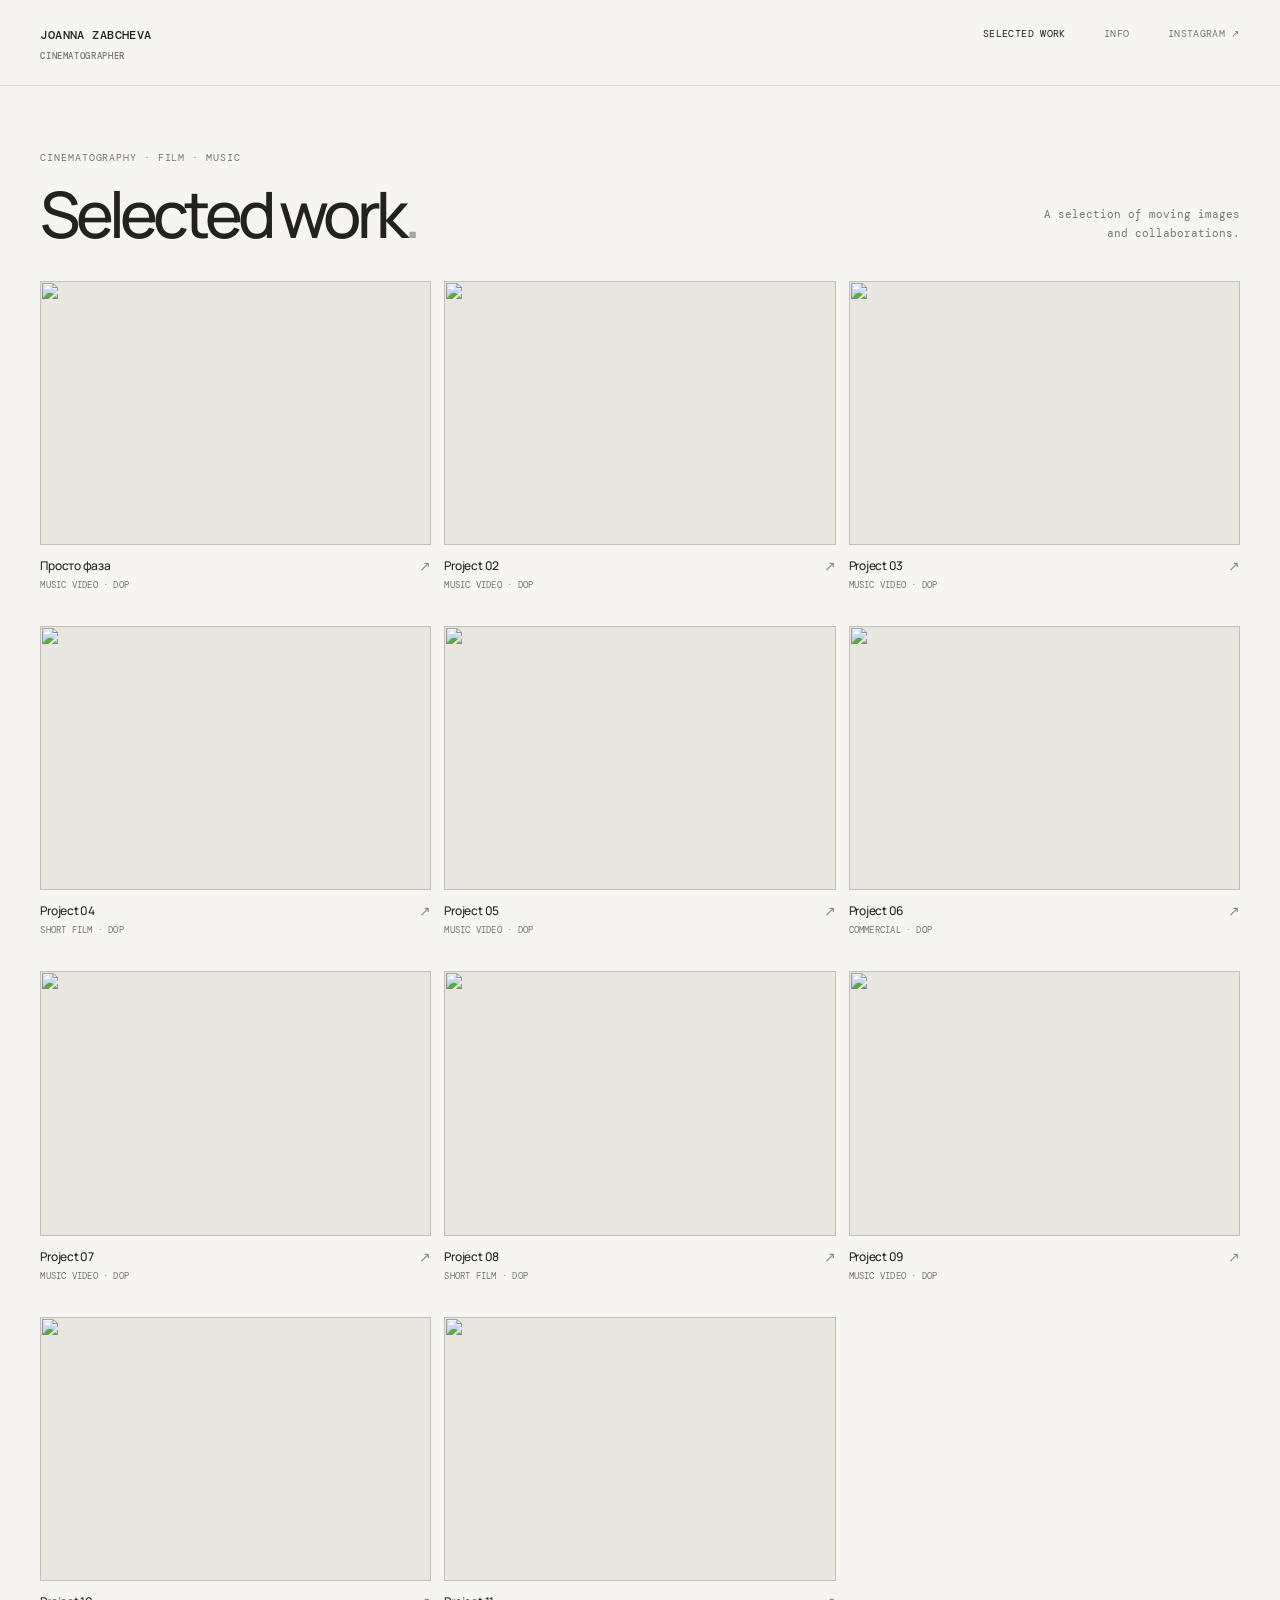
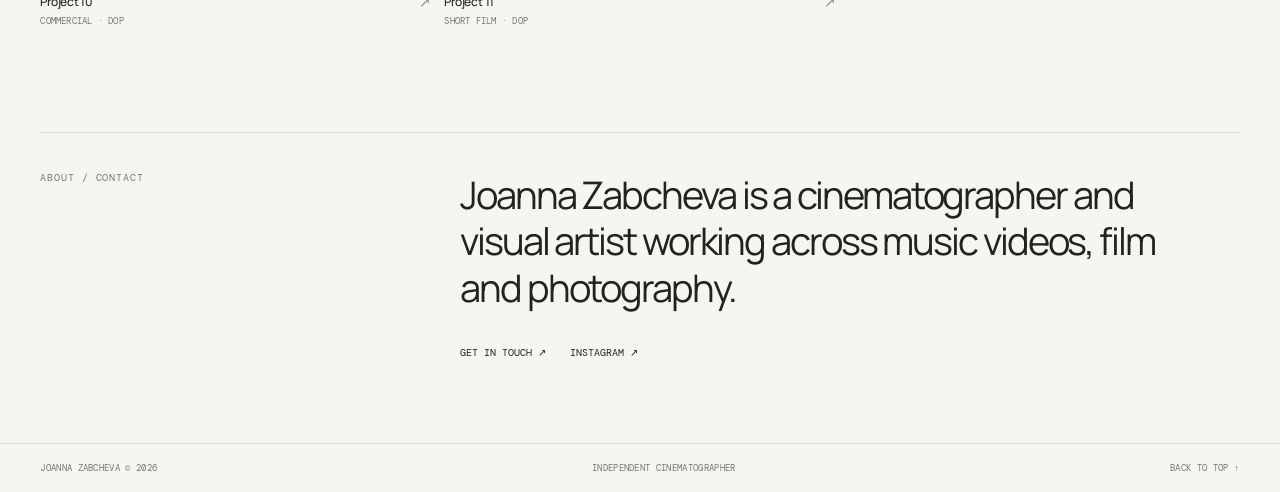
==== commit ba653e5c: "Add files via upload" ====
--- a/index.html
+++ b/index.html
@@ -1 +1,46 @@
-<!doctype html><html lang="en"><head><meta charset="utf-8"><meta name="viewport" content="width=device-width,initial-scale=1"><meta name="description" content="Joanna Zabcheva — cinematographer. Selected music videos, short films and photography."><title>Joanna Zabcheva — Cinematographer</title><link rel="preconnect" href="https://fonts.googleapis.com"><link href="https://fonts.googleapis.com/css2?family=DM+Mono:wght@400;500&display=swap" rel="stylesheet"><link rel="stylesheet" href="styles.css"></head><body><header class="site-header"><a class="brand" href="index.html">JOANNA ZABCHEVA<small>CINEMATOGRAPHER · VISUAL ARTIST</small></a><div class="header-right"><nav class="nav"><a class="active" href="index.html">SELECTED WORK</a><a href="music-videos.html">MUSIC VIDEOS</a><a href="films.html">FILMS</a><a href="stills.html">STILLS</a><a href="about.html">INFO / CONTACT</a></nav><a class="social" href="https://www.instagram.com/sminduh_/" target="_blank" rel="noreferrer">INSTAGRAM ↗</a></div></header><main><section class="page-intro"><div><p class="eyebrow">DIRECTOR OF PHOTOGRAPHY / SELECTED PROJECTS</p><h1 class="page-title">Selected work</h1></div><p class="intro-note">Music videos, short films<br>and images in between.</p></section><section class="work-grid"><a class="project-card" href="music-videos.html"><div class="thumb scene-1"><span class="thumb-tag">MUSIC VIDEO · 01</span></div><div class="project-info"><div><h2 class="project-title">Project title</h2><p class="project-credit">Artist name · DOP</p></div><span class="project-arrow">↗</span></div></a><a class="project-card" href="films.html"><div class="thumb scene-2"><span class="thumb-tag">SHORT FILM · 02</span></div><div class="project-info"><div><h2 class="project-title">A short film</h2><p class="project-credit">Director name · DOP</p></div><span class="project-arrow">↗</span></div></a><a class="project-card" href="music-videos.html"><div class="thumb scene-3"><span class="thumb-tag">MUSIC VIDEO · 03</span></div><div class="project-info"><div><h2 class="project-title">Untitled / visual study</h2><p class="project-credit">Artist name · DOP</p></div><span class="project-arrow">↗</span></div></a><a class="project-card" href="films.html"><div class="thumb scene-4"><span class="thumb-tag">SHORT FILM · 04</span></div><div class="project-info"><div><h2 class="project-title">The quiet between</h2><p class="project-credit">Director name · DOP</p></div><span class="project-arrow">↗</span></div></a><a class="project-card" href="music-videos.html"><div class="thumb scene-5"><span class="thumb-tag">MUSIC VIDEO · 05</span></div><div class="project-info"><div><h2 class="project-title">Night sequence</h2><p class="project-credit">Artist name · DOP</p></div><span class="project-arrow">↗</span></div></a><a class="project-card" href="stills.html"><div class="thumb scene-6"><span class="thumb-tag">PHOTOGRAPHY · 06</span></div><div class="project-info"><div><h2 class="project-title">Fragments</h2><p class="project-credit">Personal work · Still photography</p></div><span class="project-arrow">↗</span></div></a></section><p class="empty-note">SELECTED PROJECTS · PLACEHOLDER VISUALS — JOANNA'S MEDIA WILL REPLACE THESE FRAMES</p></main><footer class="site-footer"><span>JOANNA ZABCHEVA © 2026</span><span>CINEMATOGRAPHY / PHOTOGRAPHY</span><a href="about.html">CONTACT ↗</a></footer><script src="script.js"></script></body></html>
+<!doctype html>
+<html lang="en">
+<head>
+  <meta charset="utf-8">
+  <meta name="viewport" content="width=device-width, initial-scale=1">
+  <meta name="theme-color" content="#f6f5f1">
+  <meta name="description" content="Selected work by Joanna Zabcheva, cinematographer and visual artist.">
+  <title>Joanna Zabcheva — Cinematographer</title>
+  <link rel="preconnect" href="https://fonts.googleapis.com">
+  <link rel="preconnect" href="https://fonts.gstatic.com" crossorigin>
+  <link href="https://fonts.googleapis.com/css2?family=DM+Mono:wght@400;500&family=Manrope:wght@400;500;600&display=swap" rel="stylesheet">
+  <link rel="stylesheet" href="styles.css">
+</head>
+<body>
+  <header class="header">
+    <a class="wordmark" href="#top">JOANNA ZABCHEVA<span>CINEMATOGRAPHER</span></a>
+    <nav aria-label="Main navigation"><a class="nav-active" href="#work">SELECTED WORK</a><a href="#info">INFO</a><a href="https://www.instagram.com/sminduh_/" target="_blank" rel="noreferrer">INSTAGRAM ↗</a></nav>
+  </header>
+  <main id="top">
+    <section class="intro" id="work">
+      <div><p class="eyebrow">CINEMATOGRAPHY · FILM · MUSIC</p><h1>Selected work<span class="period">.</span></h1></div>
+      <p class="intro-copy">A selection of moving images<br>and collaborations.</p>
+    </section>
+    <section class="work-grid" aria-label="Selected video projects">
+      <button class="project" type="button" data-title="Просто фаза" data-credit="MUSIC VIDEO · DOP" data-local="assets/videos/01-prosto-faza.mp4" data-youtube="lcQk0x9zoAI" data-poster="assets/posters/01-prosto-faza.jpg" aria-label="Open Просто фаза">
+        <span class="media"><img class="poster" src="assets/posters/01-prosto-faza.jpg" alt="" loading="eager"><video class="hover-video" muted loop playsinline preload="none" poster="assets/posters/01-prosto-faza.jpg"><source src="assets/videos/01-prosto-faza.mp4" type="video/mp4"></video><span class="fallback-art art-1">01</span></span>
+        <span class="project-meta"><span><span class="project-title">Просто фаза</span><span class="project-credit">MUSIC VIDEO · DOP</span></span><span class="arrow">↗</span></span>
+      </button>
+      <button class="project" type="button" data-title="Project 02" data-credit="MUSIC VIDEO · DOP" data-local="assets/videos/02-project.mp4" data-poster="assets/posters/02-project.jpg" aria-label="Open Project 02"><span class="media"><img class="poster" src="assets/posters/02-project.jpg" alt="" loading="lazy"><video class="hover-video" muted loop playsinline preload="none" poster="assets/posters/02-project.jpg"><source src="assets/videos/02-project.mp4" type="video/mp4"></video><span class="fallback-art art-2">02</span></span><span class="project-meta"><span><span class="project-title">Project 02</span><span class="project-credit">MUSIC VIDEO · DOP</span></span><span class="arrow">↗</span></span></button>
+      <button class="project" type="button" data-title="Project 03" data-credit="MUSIC VIDEO · DOP" data-local="assets/videos/03-project.mp4" data-poster="assets/posters/03-project.jpg" aria-label="Open Project 03"><span class="media"><img class="poster" src="assets/posters/03-project.jpg" alt="" loading="lazy"><video class="hover-video" muted loop playsinline preload="none" poster="assets/posters/03-project.jpg"><source src="assets/videos/03-project.mp4" type="video/mp4"></video><span class="fallback-art art-3">03</span></span><span class="project-meta"><span><span class="project-title">Project 03</span><span class="project-credit">MUSIC VIDEO · DOP</span></span><span class="arrow">↗</span></span></button>
+      <button class="project" type="button" data-title="Project 04" data-credit="SHORT FILM · DOP" data-local="assets/videos/04-project.mp4" data-poster="assets/posters/04-project.jpg" aria-label="Open Project 04"><span class="media"><img class="poster" src="assets/posters/04-project.jpg" alt="" loading="lazy"><video class="hover-video" muted loop playsinline preload="none" poster="assets/posters/04-project.jpg"><source src="assets/videos/04-project.mp4" type="video/mp4"></video><span class="fallback-art art-4">04</span></span><span class="project-meta"><span><span class="project-title">Project 04</span><span class="project-credit">SHORT FILM · DOP</span></span><span class="arrow">↗</span></span></button>
+      <button class="project" type="button" data-title="Project 05" data-credit="MUSIC VIDEO · DOP" data-local="assets/videos/05-project.mp4" data-poster="assets/posters/05-project.jpg" aria-label="Open Project 05"><span class="media"><img class="poster" src="assets/posters/05-project.jpg" alt="" loading="lazy"><video class="hover-video" muted loop playsinline preload="none" poster="assets/posters/05-project.jpg"><source src="assets/videos/05-project.mp4" type="video/mp4"></video><span class="fallback-art art-5">05</span></span><span class="project-meta"><span><span class="project-title">Project 05</span><span class="project-credit">MUSIC VIDEO · DOP</span></span><span class="arrow">↗</span></span></button>
+      <button class="project" type="button" data-title="Project 06" data-credit="COMMERCIAL · DOP" data-local="assets/videos/06-project.mp4" data-poster="assets/posters/06-project.jpg" aria-label="Open Project 06"><span class="media"><img class="poster" src="assets/posters/06-project.jpg" alt="" loading="lazy"><video class="hover-video" muted loop playsinline preload="none" poster="assets/posters/06-project.jpg"><source src="assets/videos/06-project.mp4" type="video/mp4"></video><span class="fallback-art art-6">06</span></span><span class="project-meta"><span><span class="project-title">Project 06</span><span class="project-credit">COMMERCIAL · DOP</span></span><span class="arrow">↗</span></span></button>
+      <button class="project" type="button" data-title="Project 07" data-credit="MUSIC VIDEO · DOP" data-local="assets/videos/07-project.mp4" data-poster="assets/posters/07-project.jpg" aria-label="Open Project 07"><span class="media"><img class="poster" src="assets/posters/07-project.jpg" alt="" loading="lazy"><video class="hover-video" muted loop playsinline preload="none" poster="assets/posters/07-project.jpg"><source src="assets/videos/07-project.mp4" type="video/mp4"></video><span class="fallback-art art-7">07</span></span><span class="project-meta"><span><span class="project-title">Project 07</span><span class="project-credit">MUSIC VIDEO · DOP</span></span><span class="arrow">↗</span></span></button>
+      <button class="project" type="button" data-title="Project 08" data-credit="SHORT FILM · DOP" data-local="assets/videos/08-project.mp4" data-poster="assets/posters/08-project.jpg" aria-label="Open Project 08"><span class="media"><img class="poster" src="assets/posters/08-project.jpg" alt="" loading="lazy"><video class="hover-video" muted loop playsinline preload="none" poster="assets/posters/08-project.jpg"><source src="assets/videos/08-project.mp4" type="video/mp4"></video><span class="fallback-art art-8">08</span></span><span class="project-meta"><span><span class="project-title">Project 08</span><span class="project-credit">SHORT FILM · DOP</span></span><span class="arrow">↗</span></span></button>
+      <button class="project" type="button" data-title="Project 09" data-credit="MUSIC VIDEO · DOP" data-local="assets/videos/09-project.mp4" data-poster="assets/posters/09-project.jpg" aria-label="Open Project 09"><span class="media"><img class="poster" src="assets/posters/09-project.jpg" alt="" loading="lazy"><video class="hover-video" muted loop playsinline preload="none" poster="assets/posters/09-project.jpg"><source src="assets/videos/09-project.mp4" type="video/mp4"></video><span class="fallback-art art-9">09</span></span><span class="project-meta"><span><span class="project-title">Project 09</span><span class="project-credit">MUSIC VIDEO · DOP</span></span><span class="arrow">↗</span></span></button>
+      <button class="project" type="button" data-title="Project 10" data-credit="COMMERCIAL · DOP" data-local="assets/videos/10-project.mp4" data-poster="assets/posters/10-project.jpg" aria-label="Open Project 10"><span class="media"><img class="poster" src="assets/posters/10-project.jpg" alt="" loading="lazy"><video class="hover-video" muted loop playsinline preload="none" poster="assets/posters/10-project.jpg"><source src="assets/videos/10-project.mp4" type="video/mp4"></video><span class="fallback-art art-10">10</span></span><span class="project-meta"><span><span class="project-title">Project 10</span><span class="project-credit">COMMERCIAL · DOP</span></span><span class="arrow">↗</span></span></button>
+      <button class="project" type="button" data-title="Project 11" data-credit="SHORT FILM · DOP" data-local="assets/videos/11-project.mp4" data-poster="assets/posters/11-project.jpg" aria-label="Open Project 11"><span class="media"><img class="poster" src="assets/posters/11-project.jpg" alt="" loading="lazy"><video class="hover-video" muted loop playsinline preload="none" poster="assets/posters/11-project.jpg"><source src="assets/videos/11-project.mp4" type="video/mp4"></video><span class="fallback-art art-11">11</span></span><span class="project-meta"><span><span class="project-title">Project 11</span><span class="project-credit">SHORT FILM · DOP</span></span><span class="arrow">↗</span></span></button>
+    </section>
+    <section class="info" id="info"><p class="eyebrow">ABOUT / CONTACT</p><div><h2>Joanna Zabcheva is a cinematographer and visual artist working across music videos, film and photography.</h2><a class="email-link" href="mailto:hello@zabcheva.com">GET IN TOUCH ↗</a><a class="insta-link" href="https://www.instagram.com/sminduh_/" target="_blank" rel="noreferrer">INSTAGRAM ↗</a></div></section>
+  </main>
+  <footer class="footer"><span>JOANNA ZABCHEVA © 2026</span><span>INDEPENDENT CINEMATOGRAPHER</span><a href="#top">BACK TO TOP ↑</a></footer>
+  <div class="lightbox" id="lightbox" role="dialog" aria-modal="true" aria-label="Video player" hidden><button class="close" type="button" aria-label="Close video">×</button><div class="player" id="player"></div><div class="lightbox-caption"><span id="modal-title"></span><span id="modal-credit"></span></div></div>
+  <script src="script.js"></script>
+</body>
+</html>
--- a/styles.css
+++ b/styles.css
@@ -1 +1,2 @@
-:root{--paper:#f5f4f0;--ink:#171715;--muted:#77766f;--line:#d8d7d1;--accent:#9c3f2e;--mono:'DM Mono',monospace;--sans:'Arial',Helvetica,sans-serif}*{box-sizing:border-box}html{background:var(--paper)}body{margin:0;color:var(--ink);font-family:var(--sans);font-weight:400;-webkit-font-smoothing:antialiased}a{color:inherit;text-decoration:none}.site-header{padding:27px 4.2vw 18px;border-bottom:1px solid var(--line);display:grid;grid-template-columns:1fr auto;align-items:start;gap:28px}.brand{font-size:16px;letter-spacing:.035em;font-weight:600;line-height:1.25}.brand small{display:block;font:9px var(--mono);letter-spacing:.13em;color:var(--muted);margin-top:7px}.header-right{display:flex;align-items:center;gap:34px}.nav{display:flex;gap:24px;flex-wrap:wrap;justify-content:flex-end}.nav a,.social{font:10px var(--mono);letter-spacing:.06em;color:#5f5e58;transition:color .2s}.nav a:hover,.nav a.active,.social:hover{color:var(--accent)}.social{white-space:nowrap}.page-intro{padding:42px 4.2vw 25px;display:flex;justify-content:space-between;align-items:end;gap:24px}.eyebrow{font:9px var(--mono);letter-spacing:.13em;color:var(--muted);margin:0 0 14px}.page-title{font-size:clamp(35px,5.4vw,67px);font-weight:400;letter-spacing:-.065em;line-height:.98;margin:0}.intro-note{font-size:11px;line-height:1.7;color:var(--muted);max-width:250px;margin:0 0 3px}.work-grid{padding:0 4.2vw 70px;display:grid;grid-template-columns:repeat(3,minmax(0,1fr));gap:36px 18px}.project-card{min-width:0;display:block}.thumb{position:relative;aspect-ratio:1.43;overflow:hidden;background:#d2d0c7;isolation:isolate}.thumb:after{content:'';position:absolute;inset:0;background:linear-gradient(180deg,transparent 65%,#0003);pointer-events:none}.thumb:before{content:'';position:absolute;inset:0;background:var(--scene,linear-gradient(135deg,#bbb,#555));transition:transform .65s cubic-bezier(.2,.7,.2,1);transform:scale(1.005)}.project-card:hover .thumb:before{transform:scale(1.045)}.scene-1{--scene:radial-gradient(ellipse at 67% 30%,#d3b79b 0 10%,transparent 33%),linear-gradient(120deg,#27312b,#6e7465 48%,#a98c75)}.scene-2{--scene:linear-gradient(115deg,transparent 32%,#1b2424 33% 37%,transparent 38%),radial-gradient(ellipse at 60% 45%,#a3a99a,#52635f 45%,#202a2c)}.scene-3{--scene:radial-gradient(ellipse at 48% 40%,#b5a28a 0 12%,transparent 13%),linear-gradient(145deg,#3d2927,#9b6453 48%,#d1b69b)}.scene-4{--scene:linear-gradient(90deg,#242a29,#778078 40%,#c1b5a0 70%,#383a34)}.scene-5{--scene:radial-gradient(ellipse at 70% 45%,#d9b77f,transparent 24%),linear-gradient(140deg,#172b35,#53717a 50%,#b6a38c)}.scene-6{--scene:linear-gradient(120deg,#dad0bd,#9e8b76 35%,#34332f 36% 60%,#a59d8b)}.scene-7{--scene:linear-gradient(135deg,#202a26,#5e7969 50%,#d0b995)}.scene-8{--scene:radial-gradient(ellipse at 50% 60%,#c9b6a0,transparent 35%),linear-gradient(145deg,#3d4240,#aaa99e)}.scene-9{--scene:linear-gradient(110deg,#282d32,#747c80 42%,#b6a58c)}.scene-10{--scene:linear-gradient(140deg,#a79a85,#5b5049 50%,#262725)}.scene-11{--scene:radial-gradient(ellipse at 35% 40%,#d2c4a9,transparent 30%),linear-gradient(125deg,#3a4641,#788074 52%,#242824)}.scene-12{--scene:linear-gradient(145deg,#bcb5a8,#696d65 50%,#272b29)}.thumb-tag{position:absolute;left:12px;bottom:11px;z-index:1;color:#fff;font:8px var(--mono);letter-spacing:.1em}.project-info{display:flex;justify-content:space-between;gap:15px;padding-top:11px}.project-title{font-size:12px;font-weight:500;margin:0 0 5px;letter-spacing:-.015em}.project-credit{font:9px var(--mono);color:var(--muted);margin:0}.project-arrow{font-size:14px;color:#7a786f;transition:transform .2s}.project-card:hover .project-arrow{transform:translate(2px,-2px);color:var(--accent)}.empty-note{font:9px var(--mono);letter-spacing:.09em;color:#98968e;padding:0 4.2vw 70px}.about-layout{padding:5px 4.2vw 100px;display:grid;grid-template-columns:1.15fr .85fr;gap:10vw;align-items:start}.about-visual{aspect-ratio:4/5;max-height:640px;background:radial-gradient(ellipse at 52% 32%,#c9bba5 0 10%,transparent 11%),linear-gradient(150deg,#29322e,#818577 46%,#b9a58c);position:relative;overflow:hidden}.about-visual:after{content:'';position:absolute;inset:0;background:linear-gradient(0deg,#1a201c88,transparent 55%)}.about-visual span{position:absolute;z-index:1;bottom:15px;left:15px;color:#fff;font:9px var(--mono);letter-spacing:.1em}.about-copy{max-width:480px;padding-top:10px}.about-copy p{font-size:14px;line-height:1.9;color:#57564f;margin:0 0 22px}.about-copy .eyebrow{margin-bottom:25px}.about-link{display:inline-block;margin-top:12px;padding-bottom:7px;border-bottom:1px solid var(--ink);font:10px var(--mono);letter-spacing:.07em}.contact-block{margin-top:35px;padding-top:18px;border-top:1px solid var(--line)}.contact-block a{display:block;font-size:14px;margin:10px 0}.site-footer{border-top:1px solid var(--line);padding:18px 4.2vw 24px;display:flex;justify-content:space-between;gap:20px;font:9px var(--mono);letter-spacing:.07em;color:var(--muted)}.site-footer a:hover{color:var(--accent)}.photo-grid{padding:0 4.2vw 75px;display:grid;grid-template-columns:repeat(4,minmax(0,1fr));gap:13px}.photo{aspect-ratio:3/4;position:relative;overflow:hidden;background:var(--photo,linear-gradient(140deg,#c8bda9,#414941))}.photo:before{content:'';position:absolute;inset:0;background:var(--photo);transition:transform .5s}.photo:hover:before{transform:scale(1.04)}.photo:nth-child(1){--photo:linear-gradient(135deg,#c5bba5,#768073 45%,#333b35)}.photo:nth-child(2){--photo:linear-gradient(135deg,#d0b9a2,#956d59 50%,#2d2927)}.photo:nth-child(3){--photo:linear-gradient(145deg,#c5c4b7,#6c7a70 55%,#28302a)}.photo:nth-child(4){--photo:linear-gradient(130deg,#9e9d91,#444943 50%,#c8b99f)}.photo:nth-child(5){--photo:linear-gradient(120deg,#b4a68e,#5d6258 45%,#252c28)}.photo:nth-child(6){--photo:linear-gradient(140deg,#d3c7b5,#a17861 48%,#39312c)}.photo:nth-child(7){--photo:linear-gradient(145deg,#aeb5aa,#62746a 50%,#252e2a)}.photo:nth-child(8){--photo:linear-gradient(120deg,#b7b0a2,#6d6d66 50%,#282c29)}.photo-label{position:absolute;left:10px;bottom:10px;color:white;font:8px var(--mono);letter-spacing:.1em}.mobile-menu{display:none}@media(max-width:850px){.site-header{padding:22px 5vw;grid-template-columns:1fr;gap:20px}.header-right{justify-content:space-between;gap:15px}.nav{justify-content:flex-start;gap:17px}.page-intro{padding:35px 5vw 22px}.work-grid{padding:0 5vw 55px;grid-template-columns:repeat(2,minmax(0,1fr));gap:29px 13px}.about-layout{padding:5px 5vw 70px;gap:5vw}.photo-grid{padding:0 5vw 60px;grid-template-columns:repeat(2,minmax(0,1fr))}.site-footer{padding:18px 5vw 22px}}@media(max-width:520px){.brand{font-size:15px}.header-right{display:block}.nav{gap:14px 18px;margin-bottom:15px}.nav a{font-size:9px}.social{font-size:9px}.page-intro{display:block}.intro-note{margin-top:18px}.work-grid{grid-template-columns:1fr 1fr;gap:25px 10px}.thumb{aspect-ratio:1.15}.project-title{font-size:11px}.project-credit{font-size:8px;line-height:1.5}.project-info{gap:7px}.about-layout{grid-template-columns:1fr;gap:30px}.about-visual{aspect-ratio:5/4}.about-copy p{font-size:13px}.site-footer{flex-wrap:wrap;font-size:8px}.photo-grid{gap:9px}.empty-note{padding-left:5vw}}
+:root{--paper:#f6f5f1;--ink:#22221f;--muted:#77766f;--line:#d9d8d1;--mono:'DM Mono',monospace;--sans:'Manrope',Arial,sans-serif}*{box-sizing:border-box}html{scroll-behavior:smooth}body{margin:0;background:var(--paper);color:var(--ink);font-family:var(--sans);-webkit-font-smoothing:antialiased}.header{display:flex;justify-content:space-between;align-items:flex-start;padding:27px 3.15vw 23px;border-bottom:1px solid var(--line);gap:24px}.wordmark{font:500 12px var(--mono);letter-spacing:.035em;color:var(--ink);text-decoration:none;white-space:nowrap}.wordmark span{display:block;font-size:9px;color:var(--muted);margin-top:7px;letter-spacing:.07em}.header nav{display:flex;gap:clamp(17px,3vw,48px);font:10px var(--mono);letter-spacing:.035em;flex-wrap:wrap;justify-content:flex-end}.header nav a{color:var(--muted);text-decoration:none;transition:color .2s}.header nav a:hover,.header nav .nav-active{color:var(--ink)}main{padding:0 3.15vw}.intro{display:flex;justify-content:space-between;align-items:flex-end;padding:65px 0 35px;gap:30px}.eyebrow{font:10px var(--mono);letter-spacing:.09em;color:var(--muted);margin:0 0 19px}.intro h1{font-size:clamp(36px,5vw,68px);line-height:.98;letter-spacing:-.075em;font-weight:500;margin:0}.period{color:#a6a49b}.intro-copy{font:11px/1.7 var(--mono);color:var(--muted);margin:0 0 3px;text-align:right}.work-grid{display:grid;grid-template-columns:repeat(3,minmax(0,1fr));column-gap:13px;row-gap:35px;padding-bottom:105px}.project{appearance:none;border:0;background:none;color:inherit;text-align:left;padding:0;min-width:0;cursor:pointer;font:inherit}.media{position:relative;display:block;overflow:hidden;background:#e6e4dd;aspect-ratio:1.48/1;isolation:isolate}.poster,.hover-video,.fallback-art{position:absolute;inset:0;width:100%;height:100%;object-fit:cover}.poster{z-index:1;transition:opacity .35s,transform .7s; background:#e8e6df}.hover-video{z-index:2;opacity:0;transition:opacity .3s;pointer-events:none}.fallback-art{z-index:0;display:flex;align-items:center;justify-content:center;font:10px var(--mono);letter-spacing:.2em;color:#68675f;background:linear-gradient(145deg,#e9e7df,#d7d5cc)}.art-2{background:linear-gradient(35deg,#d1d1c9,#ecebe5 60%,#c5c4ba)}.art-3{background:linear-gradient(130deg,#bdbdb4,#e5e3da 48%,#c9c8bf)}.art-4{background:linear-gradient(20deg,#dad8d0,#bab9b0 52%,#e7e5de)}.art-5{background:linear-gradient(155deg,#d5d3cb,#f0eee8 45%,#c2c0b7)}.art-6{background:linear-gradient(80deg,#c7c6bd,#e8e6df 60%,#d2d0c7)}.art-7{background:linear-gradient(120deg,#e8e6df,#c8c7be 50%,#d8d6ce)}.art-8{background:linear-gradient(30deg,#c7c6bd,#e6e4dc 55%,#bcbab1)}.art-9{background:linear-gradient(150deg,#d2d0c8,#efede7 50%,#c5c3b9)}.art-10{background:linear-gradient(45deg,#bdbcb3,#e8e6df 55%,#d0cec5)}.art-11{background:linear-gradient(135deg,#e8e6df,#c5c4ba 55%,#d6d4cc)}.media.has-poster .fallback-art{display:none}.project:hover .poster{transform:scale(1.015)}.project.is-playing .hover-video{opacity:1}.project.is-playing .poster{opacity:0}.project-meta{display:flex;justify-content:space-between;gap:12px;padding-top:12px;align-items:flex-start}.project-title,.project-credit{display:block}.project-title{font-size:12px;font-weight:500;letter-spacing:-.02em}.project-credit{font:9px var(--mono);letter-spacing:.025em;color:var(--muted);margin-top:5px}.arrow{font:14px var(--mono);color:#8d8b83;transition:transform .2s,color .2s}.project:hover .arrow{transform:translate(2px,-2px);color:var(--ink)}.info{border-top:1px solid var(--line);display:grid;grid-template-columns:1fr 2fr;gap:30px;padding:38px 0 76px}.info h2{font-size:clamp(22px,3vw,38px);font-weight:400;line-height:1.22;letter-spacing:-.055em;max-width:740px;margin:0 0 29px}.email-link,.insta-link{font:10px var(--mono);color:var(--ink);text-decoration:none;display:inline-block;margin:0 24px 8px 0}.footer{display:flex;justify-content:space-between;gap:20px;padding:18px 3.15vw;border-top:1px solid var(--line);font:9px var(--mono);letter-spacing:.035em;color:var(--muted)}.footer a{color:inherit;text-decoration:none}.lightbox{position:fixed;z-index:20;inset:0;background:rgba(12,12,11,.97);display:flex;align-items:center;justify-content:center;padding:50px 4vw 64px}.lightbox[hidden]{display:none}.close{position:absolute;right:25px;top:14px;border:0;background:none;color:#f6f5f1;font:34px/1 Arial,sans-serif;cursor:pointer;padding:5px 10px}.player{width:min(92vw,1500px);aspect-ratio:16/9;display:flex;align-items:center;justify-content:center}.player video,.player iframe{width:100%;height:100%;border:0;object-fit:contain;background:#000}.lightbox-caption{position:absolute;bottom:20px;left:4vw;right:4vw;display:flex;justify-content:space-between;gap:15px;color:#d7d5cf;font:10px var(--mono);letter-spacing:.04em}.lightbox-caption span:last-child{color:#98968f}@media(min-width:1500px){.work-grid{column-gap:16px;row-gap:42px}.media{aspect-ratio:1.5/1}.project-title{font-size:13px}}@media(max-width:800px){.header{padding:22px 5vw;display:block}.header nav{justify-content:flex-start;margin-top:24px;gap:20px}.intro{padding:47px 0 28px}.work-grid{grid-template-columns:repeat(2,minmax(0,1fr));gap:28px 10px;padding-bottom:70px}.info{grid-template-columns:1fr;gap:20px;padding-bottom:52px}main{padding:0 5vw}.footer{padding:17px 5vw;flex-wrap:wrap}.footer span:nth-child(2){display:none}}@media(max-width:480px){.header nav{font-size:9px;gap:14px}.intro{align-items:flex-start;flex-direction:column;gap:17px}.intro-copy{text-align:left}.work-grid{grid-template-columns:1fr;row-gap:26px}.media{aspect-ratio:1.45/1}.project-title{font-size:13px}.lightbox{padding:40px 0 70px}.player{width:100%;aspect-ratio:16/9}.lightbox-caption{bottom:18px;left:5vw;right:5vw;font-size:9px}.close{right:13px;top:10px}.footer{font-size:8px}}
+@media(prefers-reduced-motion:reduce){*,*::before,*::after{scroll-behavior:auto!important;transition:none!important}}
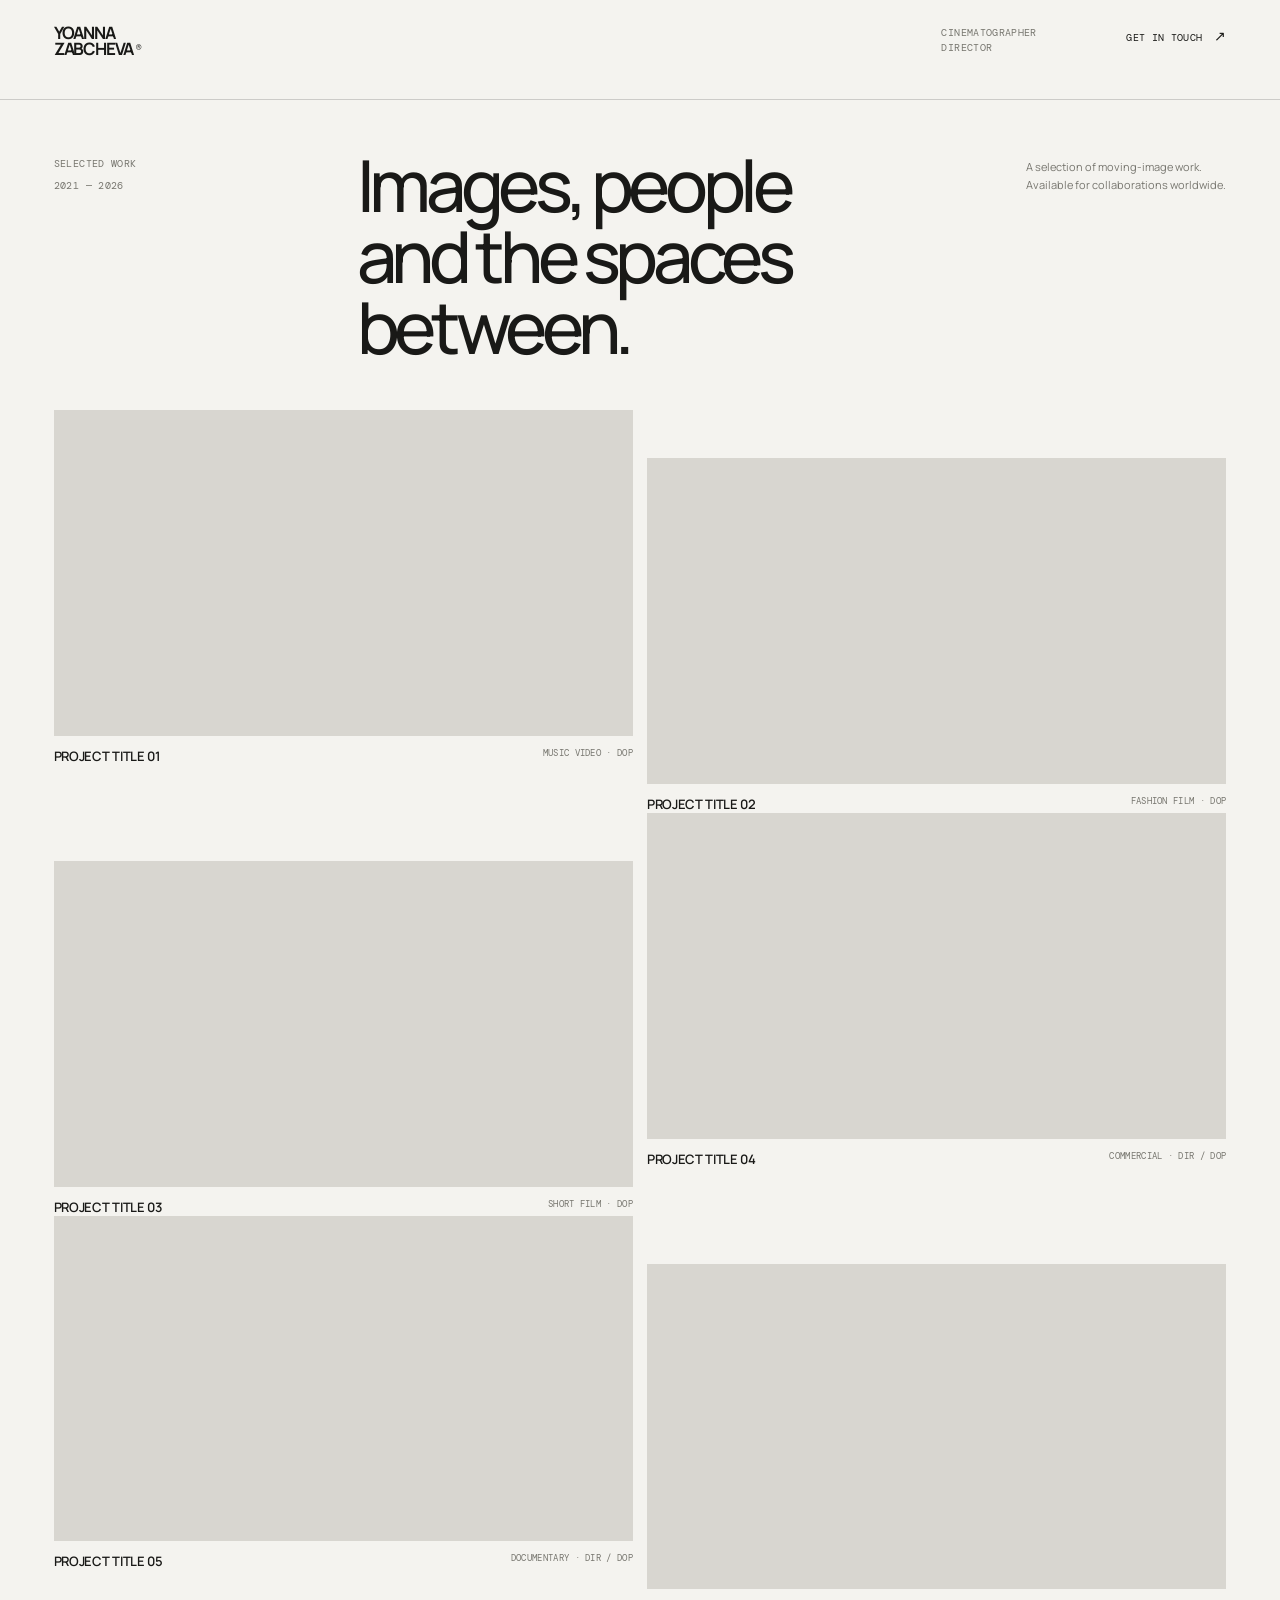
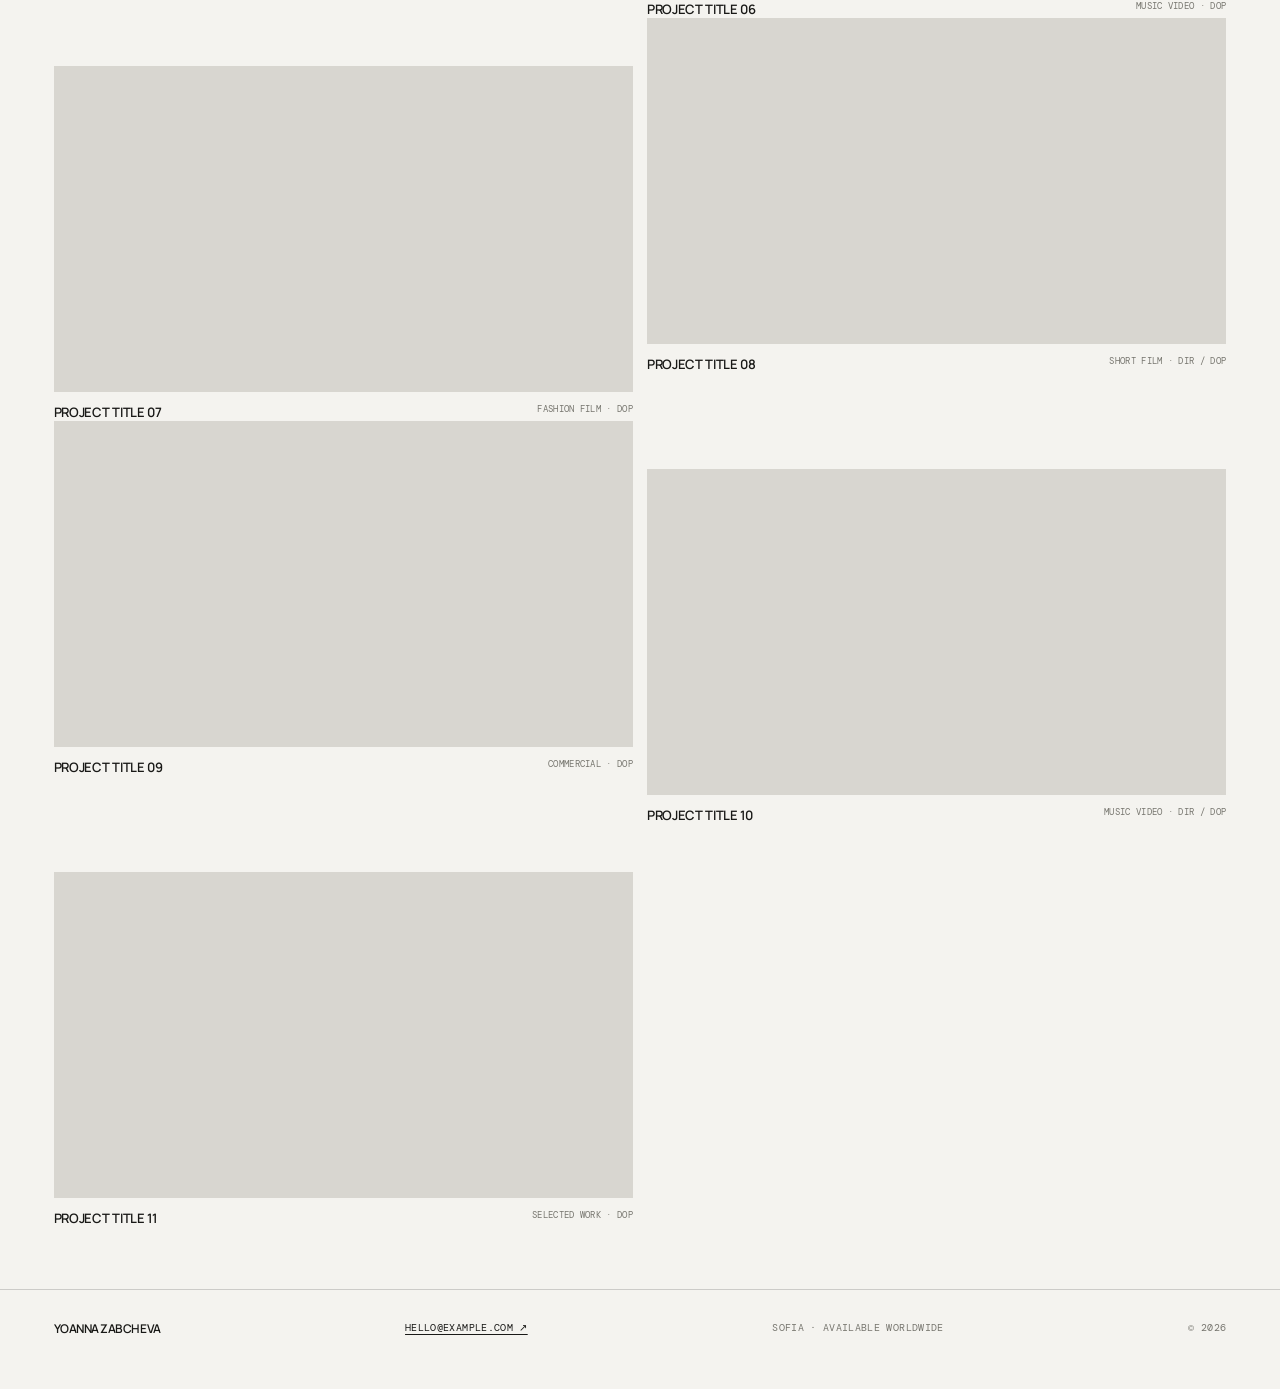
==== commit f7b689a4: "Add files via upload" ====
--- a/index.html
+++ b/index.html
@@ -3,44 +3,50 @@
 <head>
   <meta charset="utf-8">
   <meta name="viewport" content="width=device-width, initial-scale=1">
-  <meta name="theme-color" content="#f6f5f1">
-  <meta name="description" content="Selected work by Joanna Zabcheva, cinematographer and visual artist.">
-  <title>Joanna Zabcheva — Cinematographer</title>
+  <meta name="theme-color" content="#f4f3ef">
+  <meta name="description" content="Selected film, commercial and music video work by Yoanna Zabcheva.">
+  <title>Yoanna Zabcheva — Cinematographer</title>
   <link rel="preconnect" href="https://fonts.googleapis.com">
   <link rel="preconnect" href="https://fonts.gstatic.com" crossorigin>
-  <link href="https://fonts.googleapis.com/css2?family=DM+Mono:wght@400;500&family=Manrope:wght@400;500;600&display=swap" rel="stylesheet">
-  <link rel="stylesheet" href="styles.css">
+  <link href="https://fonts.googleapis.com/css2?family=DM+Mono:wght@400;500&family=Manrope:wght@400;500;600;700&display=swap" rel="stylesheet">
+  <link rel="stylesheet" href="style.css">
 </head>
 <body>
-  <header class="header">
-    <a class="wordmark" href="#top">JOANNA ZABCHEVA<span>CINEMATOGRAPHER</span></a>
-    <nav aria-label="Main navigation"><a class="nav-active" href="#work">SELECTED WORK</a><a href="#info">INFO</a><a href="https://www.instagram.com/sminduh_/" target="_blank" rel="noreferrer">INSTAGRAM ↗</a></nav>
+  <header class="site-header">
+    <a class="wordmark" href="#" aria-label="Back to top">YOANNA<br>ZABCHEVA<span>®</span></a>
+    <div class="header-right">
+      <span class="descriptor">CINEMATOGRAPHER<br>DIRECTOR</span>
+      <a class="contact-link" href="mailto:hello@example.com">GET IN TOUCH <span>↗</span></a>
+    </div>
   </header>
-  <main id="top">
-    <section class="intro" id="work">
-      <div><p class="eyebrow">CINEMATOGRAPHY · FILM · MUSIC</p><h1>Selected work<span class="period">.</span></h1></div>
-      <p class="intro-copy">A selection of moving images<br>and collaborations.</p>
+
+  <main>
+    <section class="intro" aria-label="Introduction">
+      <p class="eyebrow">SELECTED WORK <span>2021 — 2026</span></p>
+      <p class="intro-line">Images, people<br>and the spaces between.</p>
+      <p class="intro-note">A selection of moving-image work.<br>Available for collaborations worldwide.</p>
     </section>
-    <section class="work-grid" aria-label="Selected video projects">
-      <button class="project" type="button" data-title="Просто фаза" data-credit="MUSIC VIDEO · DOP" data-local="assets/videos/01-prosto-faza.mp4" data-youtube="lcQk0x9zoAI" data-poster="assets/posters/01-prosto-faza.jpg" aria-label="Open Просто фаза">
-        <span class="media"><img class="poster" src="assets/posters/01-prosto-faza.jpg" alt="" loading="eager"><video class="hover-video" muted loop playsinline preload="none" poster="assets/posters/01-prosto-faza.jpg"><source src="assets/videos/01-prosto-faza.mp4" type="video/mp4"></video><span class="fallback-art art-1">01</span></span>
-        <span class="project-meta"><span><span class="project-title">Просто фаза</span><span class="project-credit">MUSIC VIDEO · DOP</span></span><span class="arrow">↗</span></span>
-      </button>
-      <button class="project" type="button" data-title="Project 02" data-credit="MUSIC VIDEO · DOP" data-local="assets/videos/02-project.mp4" data-poster="assets/posters/02-project.jpg" aria-label="Open Project 02"><span class="media"><img class="poster" src="assets/posters/02-project.jpg" alt="" loading="lazy"><video class="hover-video" muted loop playsinline preload="none" poster="assets/posters/02-project.jpg"><source src="assets/videos/02-project.mp4" type="video/mp4"></video><span class="fallback-art art-2">02</span></span><span class="project-meta"><span><span class="project-title">Project 02</span><span class="project-credit">MUSIC VIDEO · DOP</span></span><span class="arrow">↗</span></span></button>
-      <button class="project" type="button" data-title="Project 03" data-credit="MUSIC VIDEO · DOP" data-local="assets/videos/03-project.mp4" data-poster="assets/posters/03-project.jpg" aria-label="Open Project 03"><span class="media"><img class="poster" src="assets/posters/03-project.jpg" alt="" loading="lazy"><video class="hover-video" muted loop playsinline preload="none" poster="assets/posters/03-project.jpg"><source src="assets/videos/03-project.mp4" type="video/mp4"></video><span class="fallback-art art-3">03</span></span><span class="project-meta"><span><span class="project-title">Project 03</span><span class="project-credit">MUSIC VIDEO · DOP</span></span><span class="arrow">↗</span></span></button>
-      <button class="project" type="button" data-title="Project 04" data-credit="SHORT FILM · DOP" data-local="assets/videos/04-project.mp4" data-poster="assets/posters/04-project.jpg" aria-label="Open Project 04"><span class="media"><img class="poster" src="assets/posters/04-project.jpg" alt="" loading="lazy"><video class="hover-video" muted loop playsinline preload="none" poster="assets/posters/04-project.jpg"><source src="assets/videos/04-project.mp4" type="video/mp4"></video><span class="fallback-art art-4">04</span></span><span class="project-meta"><span><span class="project-title">Project 04</span><span class="project-credit">SHORT FILM · DOP</span></span><span class="arrow">↗</span></span></button>
-      <button class="project" type="button" data-title="Project 05" data-credit="MUSIC VIDEO · DOP" data-local="assets/videos/05-project.mp4" data-poster="assets/posters/05-project.jpg" aria-label="Open Project 05"><span class="media"><img class="poster" src="assets/posters/05-project.jpg" alt="" loading="lazy"><video class="hover-video" muted loop playsinline preload="none" poster="assets/posters/05-project.jpg"><source src="assets/videos/05-project.mp4" type="video/mp4"></video><span class="fallback-art art-5">05</span></span><span class="project-meta"><span><span class="project-title">Project 05</span><span class="project-credit">MUSIC VIDEO · DOP</span></span><span class="arrow">↗</span></span></button>
-      <button class="project" type="button" data-title="Project 06" data-credit="COMMERCIAL · DOP" data-local="assets/videos/06-project.mp4" data-poster="assets/posters/06-project.jpg" aria-label="Open Project 06"><span class="media"><img class="poster" src="assets/posters/06-project.jpg" alt="" loading="lazy"><video class="hover-video" muted loop playsinline preload="none" poster="assets/posters/06-project.jpg"><source src="assets/videos/06-project.mp4" type="video/mp4"></video><span class="fallback-art art-6">06</span></span><span class="project-meta"><span><span class="project-title">Project 06</span><span class="project-credit">COMMERCIAL · DOP</span></span><span class="arrow">↗</span></span></button>
-      <button class="project" type="button" data-title="Project 07" data-credit="MUSIC VIDEO · DOP" data-local="assets/videos/07-project.mp4" data-poster="assets/posters/07-project.jpg" aria-label="Open Project 07"><span class="media"><img class="poster" src="assets/posters/07-project.jpg" alt="" loading="lazy"><video class="hover-video" muted loop playsinline preload="none" poster="assets/posters/07-project.jpg"><source src="assets/videos/07-project.mp4" type="video/mp4"></video><span class="fallback-art art-7">07</span></span><span class="project-meta"><span><span class="project-title">Project 07</span><span class="project-credit">MUSIC VIDEO · DOP</span></span><span class="arrow">↗</span></span></button>
-      <button class="project" type="button" data-title="Project 08" data-credit="SHORT FILM · DOP" data-local="assets/videos/08-project.mp4" data-poster="assets/posters/08-project.jpg" aria-label="Open Project 08"><span class="media"><img class="poster" src="assets/posters/08-project.jpg" alt="" loading="lazy"><video class="hover-video" muted loop playsinline preload="none" poster="assets/posters/08-project.jpg"><source src="assets/videos/08-project.mp4" type="video/mp4"></video><span class="fallback-art art-8">08</span></span><span class="project-meta"><span><span class="project-title">Project 08</span><span class="project-credit">SHORT FILM · DOP</span></span><span class="arrow">↗</span></span></button>
-      <button class="project" type="button" data-title="Project 09" data-credit="MUSIC VIDEO · DOP" data-local="assets/videos/09-project.mp4" data-poster="assets/posters/09-project.jpg" aria-label="Open Project 09"><span class="media"><img class="poster" src="assets/posters/09-project.jpg" alt="" loading="lazy"><video class="hover-video" muted loop playsinline preload="none" poster="assets/posters/09-project.jpg"><source src="assets/videos/09-project.mp4" type="video/mp4"></video><span class="fallback-art art-9">09</span></span><span class="project-meta"><span><span class="project-title">Project 09</span><span class="project-credit">MUSIC VIDEO · DOP</span></span><span class="arrow">↗</span></span></button>
-      <button class="project" type="button" data-title="Project 10" data-credit="COMMERCIAL · DOP" data-local="assets/videos/10-project.mp4" data-poster="assets/posters/10-project.jpg" aria-label="Open Project 10"><span class="media"><img class="poster" src="assets/posters/10-project.jpg" alt="" loading="lazy"><video class="hover-video" muted loop playsinline preload="none" poster="assets/posters/10-project.jpg"><source src="assets/videos/10-project.mp4" type="video/mp4"></video><span class="fallback-art art-10">10</span></span><span class="project-meta"><span><span class="project-title">Project 10</span><span class="project-credit">COMMERCIAL · DOP</span></span><span class="arrow">↗</span></span></button>
-      <button class="project" type="button" data-title="Project 11" data-credit="SHORT FILM · DOP" data-local="assets/videos/11-project.mp4" data-poster="assets/posters/11-project.jpg" aria-label="Open Project 11"><span class="media"><img class="poster" src="assets/posters/11-project.jpg" alt="" loading="lazy"><video class="hover-video" muted loop playsinline preload="none" poster="assets/posters/11-project.jpg"><source src="assets/videos/11-project.mp4" type="video/mp4"></video><span class="fallback-art art-11">11</span></span><span class="project-meta"><span><span class="project-title">Project 11</span><span class="project-credit">SHORT FILM · DOP</span></span><span class="arrow">↗</span></span></button>
+
+    <section class="work-grid" id="work" aria-label="Selected video work">
+      <!-- Replace the titles, credits and video filenames in script.js. -->
     </section>
-    <section class="info" id="info"><p class="eyebrow">ABOUT / CONTACT</p><div><h2>Joanna Zabcheva is a cinematographer and visual artist working across music videos, film and photography.</h2><a class="email-link" href="mailto:hello@zabcheva.com">GET IN TOUCH ↗</a><a class="insta-link" href="https://www.instagram.com/sminduh_/" target="_blank" rel="noreferrer">INSTAGRAM ↗</a></div></section>
   </main>
-  <footer class="footer"><span>JOANNA ZABCHEVA © 2026</span><span>INDEPENDENT CINEMATOGRAPHER</span><a href="#top">BACK TO TOP ↑</a></footer>
-  <div class="lightbox" id="lightbox" role="dialog" aria-modal="true" aria-label="Video player" hidden><button class="close" type="button" aria-label="Close video">×</button><div class="player" id="player"></div><div class="lightbox-caption"><span id="modal-title"></span><span id="modal-credit"></span></div></div>
+
+  <footer class="site-footer">
+    <div class="footer-name">YOANNA ZABCHEVA</div>
+    <a href="mailto:hello@example.com">HELLO@EXAMPLE.COM ↗</a>
+    <span>SOFIA · AVAILABLE WORLDWIDE</span>
+    <span class="copyright">© <span id="year"></span></span>
+  </footer>
+
+  <div class="viewer" id="viewer" aria-hidden="true">
+    <button class="viewer-close" id="viewerClose" aria-label="Close video">CLOSE <span>×</span></button>
+    <button class="viewer-prev" id="viewerPrev" aria-label="Previous video">←</button>
+    <video id="viewerVideo" controls playsinline></video>
+    <button class="viewer-next" id="viewerNext" aria-label="Next video">→</button>
+    <div class="viewer-caption"><span id="viewerTitle"></span><span id="viewerCredit"></span></div>
+  </div>
+
   <script src="script.js"></script>
 </body>
 </html>
--- a/style.css
+++ b/style.css
@@ -0,0 +1,105 @@
+* { box-sizing: border-box; }
+:root {
+  --paper: #f4f3ef;
+  --ink: #191917;
+  --muted: #77766f;
+  --line: rgba(25,25,23,.18);
+}
+html { scroll-behavior: smooth; }
+body {
+  margin: 0; background: var(--paper); color: var(--ink);
+  font-family: "Manrope", Arial, sans-serif; -webkit-font-smoothing: antialiased;
+}
+a { color: inherit; text-decoration: none; }
+.site-header {
+  height: 100px; padding: 25px 4.2vw; display: flex; justify-content: space-between;
+  align-items: flex-start; border-bottom: 1px solid var(--line);
+}
+.wordmark { font-size: 17px; line-height: .95; font-weight: 700; letter-spacing: -.07em; }
+.wordmark span { font: 9px "DM Mono", monospace; vertical-align: top; margin-left: 3px; letter-spacing: 0; }
+.header-right { display: flex; align-items: flex-start; gap: clamp(30px, 7vw, 110px); }
+.descriptor, .contact-link, .eyebrow, .project-meta, .site-footer, .viewer-close, .viewer-caption {
+  font: 10px/1.5 "DM Mono", monospace; letter-spacing: .035em;
+}
+.descriptor { color: var(--muted); }
+.contact-link { padding-top: 1px; }
+.contact-link span { font-size: 14px; margin-left: 5px; }
+main { padding: 0 4.2vw; }
+.intro {
+  min-height: 310px; padding: 50px 0 42px; display: grid;
+  grid-template-columns: 1fr 2fr 1fr; align-items: start; gap: 20px;
+}
+.eyebrow { margin: 6px 0 0; color: var(--muted); }
+.eyebrow span { display: block; margin-top: 7px; }
+.intro-line { margin: 0; font-size: clamp(36px, 5.6vw, 78px); line-height: .99; letter-spacing: -.075em; font-weight: 500; }
+.intro-note { justify-self: end; margin: 8px 0 0; color: var(--muted); font-size: 11px; line-height: 1.65; }
+.work-grid {
+  display: grid; grid-template-columns: repeat(2, minmax(0, 1fr));
+  column-gap: 14px; row-gap: 48px; padding-bottom: 110px;
+}
+.project { min-width: 0; cursor: pointer; }
+.project:nth-child(4n+2), .project:nth-child(4n+3) { transform: translateY(48px); }
+.media {
+  position: relative; overflow: hidden; background: #d8d6d0; aspect-ratio: 16 / 9;
+}
+.media video, .media img {
+  width: 100%; height: 100%; display: block; object-fit: cover;
+  transition: transform .7s cubic-bezier(.2,.7,.2,1), opacity .35s ease;
+}
+.media video { position: absolute; inset: 0; opacity: .92; }
+.media img { position: relative; z-index: 1; }
+.project:hover .media img { opacity: 0; }
+.project:hover .media video { transform: scale(1.025); }
+.media::after {
+  content: "PLAY ↗"; position: absolute; z-index: 2; right: 14px; bottom: 12px;
+  color: white; font: 9px "DM Mono", monospace; opacity: 0; transition: opacity .25s;
+  text-shadow: 0 1px 8px #000;
+}
+.project:hover .media::after { opacity: 1; }
+.project-info { display: flex; justify-content: space-between; gap: 16px; padding-top: 11px; }
+.project-title { font-size: 13px; font-weight: 600; letter-spacing: -.025em; }
+.project-meta { color: var(--muted); text-align: right; white-space: nowrap; font-size: 9px; }
+.site-footer {
+  border-top: 1px solid var(--line); min-height: 100px; padding: 30px 4.2vw;
+  display: flex; justify-content: space-between; gap: 20px; align-items: flex-start;
+}
+.footer-name { font: 600 12px "Manrope", sans-serif; letter-spacing: -.04em; }
+.site-footer a { text-decoration: underline; text-underline-offset: 3px; }
+.site-footer span { color: var(--muted); }
+.viewer {
+  position: fixed; inset: 0; z-index: 10; background: rgba(10,10,10,.97);
+  display: none; align-items: center; justify-content: center; padding: 5vh 5vw;
+}
+.viewer.open { display: flex; }
+.viewer video { width: 100%; height: 100%; max-height: 82vh; object-fit: contain; outline: none; }
+.viewer-close, .viewer-prev, .viewer-next {
+  position: absolute; z-index: 2; border: 0; color: white; background: transparent; cursor: pointer;
+}
+.viewer-close { top: 25px; right: 4.2vw; font-size: 11px; }
+.viewer-close span { font: 24px Arial; vertical-align: -2px; margin-left: 8px; }
+.viewer-prev, .viewer-next { top: 50%; font: 26px Arial; padding: 15px; }
+.viewer-prev { left: 12px; } .viewer-next { right: 12px; }
+.viewer-caption {
+  position: absolute; bottom: 22px; left: 4.2vw; right: 4.2vw;
+  display: flex; justify-content: space-between; color: rgba(255,255,255,.72);
+}
+@media (min-width: 1500px) { .work-grid { column-gap: 18px; row-gap: 60px; } }
+@media (max-width: 700px) {
+  .site-header { height: 84px; padding: 22px 5vw; }
+  main { padding: 0 5vw; }
+  .intro { min-height: 280px; padding: 42px 0 36px; grid-template-columns: 1fr 1fr; }
+  .intro-line { grid-column: 1 / -1; grid-row: 2; font-size: clamp(43px, 11vw, 68px); }
+  .intro-note { grid-column: 2; grid-row: 1; font-size: 10px; }
+  .work-grid { grid-template-columns: 1fr; row-gap: 30px; padding-bottom: 65px; }
+  .project:nth-child(n) { transform: none; }
+  .project-info { padding-top: 9px; }
+  .project-title { font-size: 12px; }
+  .site-footer { padding: 25px 5vw; flex-wrap: wrap; font-size: 9px; }
+  .copyright { margin-left: auto; }
+  .viewer { padding: 5vh 3vw; }
+  .viewer-prev { left: 0; } .viewer-next { right: 0; }
+  .viewer-caption { left: 5vw; right: 5vw; bottom: 14px; font-size: 9px; }
+}
+@media (prefers-reduced-motion: reduce) {
+  *, *::before, *::after { scroll-behavior: auto !important; transition: none !important; }
+}
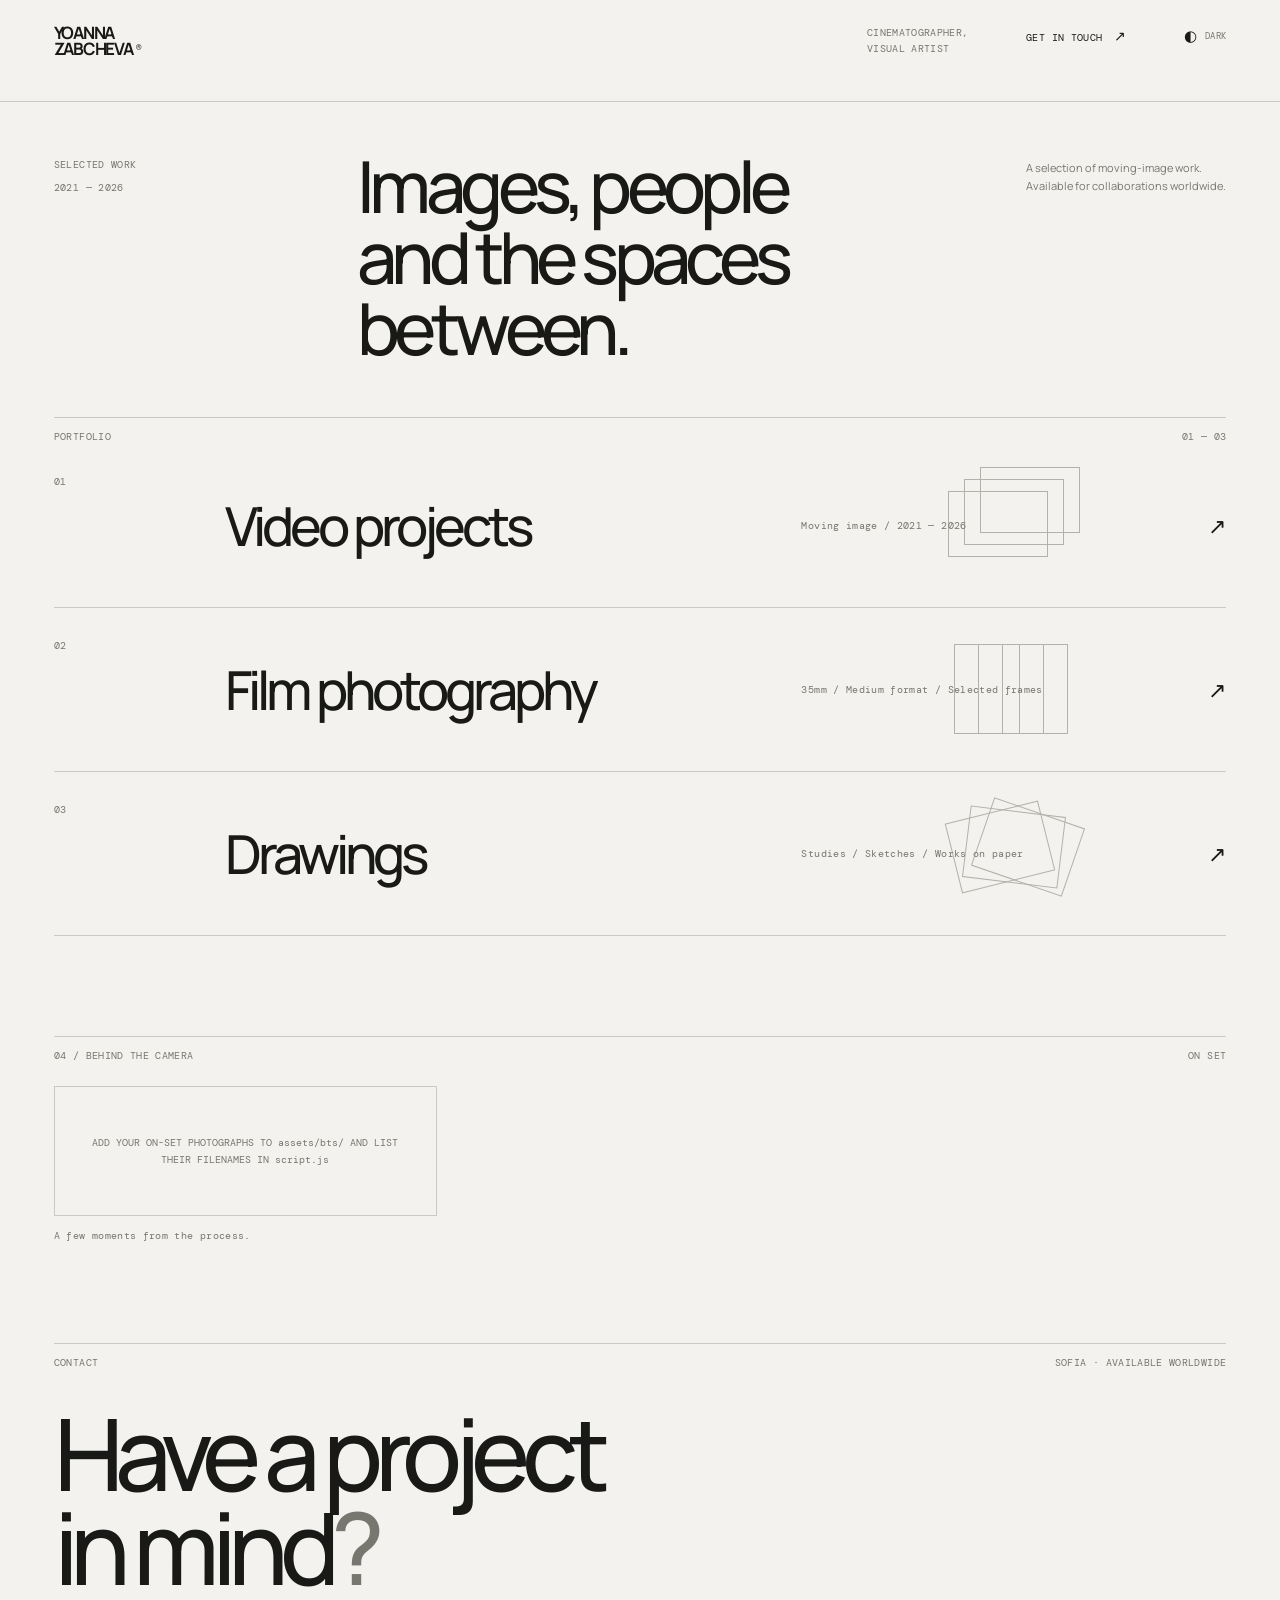
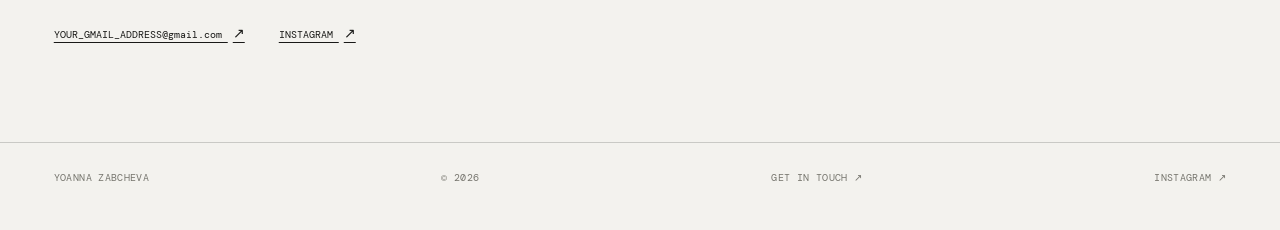
==== commit 4476e85b: "Add files via upload" ====
--- a/index.html
+++ b/index.html
@@ -1,25 +1,22 @@
 <!doctype html>
-<html lang="en">
+<html lang="en" data-theme="light">
 <head>
-  <meta charset="utf-8">
-  <meta name="viewport" content="width=device-width, initial-scale=1">
-  <meta name="theme-color" content="#f4f3ef">
-  <meta name="description" content="Selected film, commercial and music video work by Yoanna Zabcheva.">
-  <title>Yoanna Zabcheva — Cinematographer</title>
-  <link rel="preconnect" href="https://fonts.googleapis.com">
-  <link rel="preconnect" href="https://fonts.gstatic.com" crossorigin>
+  <meta charset="utf-8"><meta name="viewport" content="width=device-width, initial-scale=1">
+  <meta name="theme-color" content="#f3f2ee"><meta name="description" content="Yoanna Zabcheva — cinematographer and visual artist.">
+  <title>Yoanna Zabcheva — Cinematographer, Visual Artist</title>
+  <link rel="preconnect" href="https://fonts.googleapis.com"><link rel="preconnect" href="https://fonts.gstatic.com" crossorigin>
   <link href="https://fonts.googleapis.com/css2?family=DM+Mono:wght@400;500&family=Manrope:wght@400;500;600;700&display=swap" rel="stylesheet">
-  <link rel="stylesheet" href="style.css">
+  <link rel="stylesheet" href="style.css"><script>try{document.documentElement.dataset.theme=localStorage.getItem('yz-theme')||'light'}catch(e){}</script>
 </head>
 <body>
   <header class="site-header">
-    <a class="wordmark" href="#" aria-label="Back to top">YOANNA<br>ZABCHEVA<span>®</span></a>
+    <a class="wordmark" href="./" aria-label="Yoanna Zabcheva, home">YOANNA<br>ZABCHEVA<span>®</span></a>
     <div class="header-right">
-      <span class="descriptor">CINEMATOGRAPHER<br>DIRECTOR</span>
-      <a class="contact-link" href="mailto:hello@example.com">GET IN TOUCH <span>↗</span></a>
+      <span class="descriptor">CINEMATOGRAPHER,<br>VISUAL ARTIST</span>
+      <a class="contact-link" href="#contact">GET IN TOUCH <span>↗</span></a>
+      <button class="theme-toggle" type="button" aria-label="Switch to dark theme" title="Toggle light/dark theme"><span class="theme-icon">◐</span><span class="theme-label">DARK</span></button>
     </div>
   </header>
-
   <main>
     <section class="intro" aria-label="Introduction">
       <p class="eyebrow">SELECTED WORK <span>2021 — 2026</span></p>
@@ -27,26 +24,37 @@
       <p class="intro-note">A selection of moving-image work.<br>Available for collaborations worldwide.</p>
     </section>
 
-    <section class="work-grid" id="work" aria-label="Selected video work">
-      <!-- Replace the titles, credits and video filenames in script.js. -->
+    <section class="collections" aria-label="Portfolio categories">
+      <div class="section-top"><span>PORTFOLIO</span><span>01 — 03</span></div>
+      <a class="collection-card collection-video" href="video-projects/">
+        <span class="collection-number">01</span><span class="collection-title">Video projects</span><span class="collection-description">Moving image / 2021 — 2026</span><span class="collection-arrow">↗</span>
+        <span class="collection-shape shape-video" aria-hidden="true"><i></i><i></i><i></i></span>
+      </a>
+      <a class="collection-card collection-photo" href="film-photography/">
+        <span class="collection-number">02</span><span class="collection-title">Film photography</span><span class="collection-description">35mm / Medium format / Selected frames</span><span class="collection-arrow">↗</span>
+        <span class="collection-shape shape-photo" aria-hidden="true"><i></i><i></i><i></i></span>
+      </a>
+      <a class="collection-card collection-drawings" href="drawings/">
+        <span class="collection-number">03</span><span class="collection-title">Drawings</span><span class="collection-description">Studies / Sketches / Works on paper</span><span class="collection-arrow">↗</span>
+        <span class="collection-shape shape-drawing" aria-hidden="true"><i></i><i></i><i></i></span>
+      </a>
+    </section>
+
+    <section class="bts-section" aria-label="Behind the scenes">
+      <div class="section-heading"><span>04 / BEHIND THE CAMERA</span><span>ON SET</span></div>
+      <div class="bts-grid" id="bts-grid"></div>
+      <p class="section-footnote">A few moments from the process.</p>
+    </section>
+
+    <section class="contact-section" id="contact">
+      <div class="section-heading"><span>CONTACT</span><span>SOFIA · AVAILABLE WORLDWIDE</span></div>
+      <p class="contact-heading">Have a project<br>in mind<span>?</span></p>
+      <div class="contact-links">
+        <a class="email-link" data-email-link href="mailto:YOUR_GMAIL_ADDRESS@gmail.com">YOUR_GMAIL_ADDRESS@gmail.com <span>↗</span></a>
+        <a href="https://www.instagram.com/sminduh_/" target="_blank" rel="noopener noreferrer">INSTAGRAM <span>↗</span></a>
+      </div>
     </section>
   </main>
-
-  <footer class="site-footer">
-    <div class="footer-name">YOANNA ZABCHEVA</div>
-    <a href="mailto:hello@example.com">HELLO@EXAMPLE.COM ↗</a>
-    <span>SOFIA · AVAILABLE WORLDWIDE</span>
-    <span class="copyright">© <span id="year"></span></span>
-  </footer>
-
-  <div class="viewer" id="viewer" aria-hidden="true">
-    <button class="viewer-close" id="viewerClose" aria-label="Close video">CLOSE <span>×</span></button>
-    <button class="viewer-prev" id="viewerPrev" aria-label="Previous video">←</button>
-    <video id="viewerVideo" controls playsinline></video>
-    <button class="viewer-next" id="viewerNext" aria-label="Next video">→</button>
-    <div class="viewer-caption"><span id="viewerTitle"></span><span id="viewerCredit"></span></div>
-  </div>
-
+  <footer class="site-footer"><span>YOANNA ZABCHEVA</span><span>© <span id="year"></span></span><a href="#contact">GET IN TOUCH ↗</a><a href="https://www.instagram.com/sminduh_/" target="_blank" rel="noopener noreferrer">INSTAGRAM ↗</a></footer>
   <script src="script.js"></script>
-</body>
-</html>
+</body></html>
--- a/style.css
+++ b/style.css
@@ -1,105 +1,9 @@
-* { box-sizing: border-box; }
-:root {
-  --paper: #f4f3ef;
-  --ink: #191917;
-  --muted: #77766f;
-  --line: rgba(25,25,23,.18);
-}
-html { scroll-behavior: smooth; }
-body {
-  margin: 0; background: var(--paper); color: var(--ink);
-  font-family: "Manrope", Arial, sans-serif; -webkit-font-smoothing: antialiased;
-}
-a { color: inherit; text-decoration: none; }
-.site-header {
-  height: 100px; padding: 25px 4.2vw; display: flex; justify-content: space-between;
-  align-items: flex-start; border-bottom: 1px solid var(--line);
-}
-.wordmark { font-size: 17px; line-height: .95; font-weight: 700; letter-spacing: -.07em; }
-.wordmark span { font: 9px "DM Mono", monospace; vertical-align: top; margin-left: 3px; letter-spacing: 0; }
-.header-right { display: flex; align-items: flex-start; gap: clamp(30px, 7vw, 110px); }
-.descriptor, .contact-link, .eyebrow, .project-meta, .site-footer, .viewer-close, .viewer-caption {
-  font: 10px/1.5 "DM Mono", monospace; letter-spacing: .035em;
-}
-.descriptor { color: var(--muted); }
-.contact-link { padding-top: 1px; }
-.contact-link span { font-size: 14px; margin-left: 5px; }
-main { padding: 0 4.2vw; }
-.intro {
-  min-height: 310px; padding: 50px 0 42px; display: grid;
-  grid-template-columns: 1fr 2fr 1fr; align-items: start; gap: 20px;
-}
-.eyebrow { margin: 6px 0 0; color: var(--muted); }
-.eyebrow span { display: block; margin-top: 7px; }
-.intro-line { margin: 0; font-size: clamp(36px, 5.6vw, 78px); line-height: .99; letter-spacing: -.075em; font-weight: 500; }
-.intro-note { justify-self: end; margin: 8px 0 0; color: var(--muted); font-size: 11px; line-height: 1.65; }
-.work-grid {
-  display: grid; grid-template-columns: repeat(2, minmax(0, 1fr));
-  column-gap: 14px; row-gap: 48px; padding-bottom: 110px;
-}
-.project { min-width: 0; cursor: pointer; }
-.project:nth-child(4n+2), .project:nth-child(4n+3) { transform: translateY(48px); }
-.media {
-  position: relative; overflow: hidden; background: #d8d6d0; aspect-ratio: 16 / 9;
-}
-.media video, .media img {
-  width: 100%; height: 100%; display: block; object-fit: cover;
-  transition: transform .7s cubic-bezier(.2,.7,.2,1), opacity .35s ease;
-}
-.media video { position: absolute; inset: 0; opacity: .92; }
-.media img { position: relative; z-index: 1; }
-.project:hover .media img { opacity: 0; }
-.project:hover .media video { transform: scale(1.025); }
-.media::after {
-  content: "PLAY ↗"; position: absolute; z-index: 2; right: 14px; bottom: 12px;
-  color: white; font: 9px "DM Mono", monospace; opacity: 0; transition: opacity .25s;
-  text-shadow: 0 1px 8px #000;
-}
-.project:hover .media::after { opacity: 1; }
-.project-info { display: flex; justify-content: space-between; gap: 16px; padding-top: 11px; }
-.project-title { font-size: 13px; font-weight: 600; letter-spacing: -.025em; }
-.project-meta { color: var(--muted); text-align: right; white-space: nowrap; font-size: 9px; }
-.site-footer {
-  border-top: 1px solid var(--line); min-height: 100px; padding: 30px 4.2vw;
-  display: flex; justify-content: space-between; gap: 20px; align-items: flex-start;
-}
-.footer-name { font: 600 12px "Manrope", sans-serif; letter-spacing: -.04em; }
-.site-footer a { text-decoration: underline; text-underline-offset: 3px; }
-.site-footer span { color: var(--muted); }
-.viewer {
-  position: fixed; inset: 0; z-index: 10; background: rgba(10,10,10,.97);
-  display: none; align-items: center; justify-content: center; padding: 5vh 5vw;
-}
-.viewer.open { display: flex; }
-.viewer video { width: 100%; height: 100%; max-height: 82vh; object-fit: contain; outline: none; }
-.viewer-close, .viewer-prev, .viewer-next {
-  position: absolute; z-index: 2; border: 0; color: white; background: transparent; cursor: pointer;
-}
-.viewer-close { top: 25px; right: 4.2vw; font-size: 11px; }
-.viewer-close span { font: 24px Arial; vertical-align: -2px; margin-left: 8px; }
-.viewer-prev, .viewer-next { top: 50%; font: 26px Arial; padding: 15px; }
-.viewer-prev { left: 12px; } .viewer-next { right: 12px; }
-.viewer-caption {
-  position: absolute; bottom: 22px; left: 4.2vw; right: 4.2vw;
-  display: flex; justify-content: space-between; color: rgba(255,255,255,.72);
-}
-@media (min-width: 1500px) { .work-grid { column-gap: 18px; row-gap: 60px; } }
-@media (max-width: 700px) {
-  .site-header { height: 84px; padding: 22px 5vw; }
-  main { padding: 0 5vw; }
-  .intro { min-height: 280px; padding: 42px 0 36px; grid-template-columns: 1fr 1fr; }
-  .intro-line { grid-column: 1 / -1; grid-row: 2; font-size: clamp(43px, 11vw, 68px); }
-  .intro-note { grid-column: 2; grid-row: 1; font-size: 10px; }
-  .work-grid { grid-template-columns: 1fr; row-gap: 30px; padding-bottom: 65px; }
-  .project:nth-child(n) { transform: none; }
-  .project-info { padding-top: 9px; }
-  .project-title { font-size: 12px; }
-  .site-footer { padding: 25px 5vw; flex-wrap: wrap; font-size: 9px; }
-  .copyright { margin-left: auto; }
-  .viewer { padding: 5vh 3vw; }
-  .viewer-prev { left: 0; } .viewer-next { right: 0; }
-  .viewer-caption { left: 5vw; right: 5vw; bottom: 14px; font-size: 9px; }
-}
-@media (prefers-reduced-motion: reduce) {
-  *, *::before, *::after { scroll-behavior: auto !important; transition: none !important; }
-}
+*{box-sizing:border-box}
+:root{color-scheme:light;--paper:#f3f2ee;--ink:#191917;--muted:#77766f;--line:rgba(25,25,23,.19);--panel:#e9e7e1;--soft:#d8d6cf}
+html[data-theme="dark"]{color-scheme:dark;--paper:#171715;--ink:#eeede8;--muted:#99978f;--line:rgba(238,237,232,.2);--panel:#242421;--soft:#33332e}
+html{scroll-behavior:smooth;background:var(--paper)}body{margin:0;background:var(--paper);color:var(--ink);font-family:Manrope,Arial,sans-serif;-webkit-font-smoothing:antialiased;transition:background .25s,color .25s}a{color:inherit;text-decoration:none}button{font:inherit;color:inherit}
+.site-header{min-height:102px;padding:25px 4.2vw;display:flex;justify-content:space-between;align-items:flex-start;border-bottom:1px solid var(--line)}.wordmark{font-size:17px;line-height:.95;font-weight:700;letter-spacing:-.075em}.wordmark span{font:9px "DM Mono",monospace;vertical-align:top;margin-left:3px;letter-spacing:0}.header-right{display:flex;align-items:flex-start;gap:clamp(22px,4.5vw,72px)}.descriptor,.contact-link,.eyebrow,.project-meta,.site-footer,.theme-toggle,.section-top,.collection-number,.collection-description,.section-heading,.section-footnote,.page-index,.back-link,.viewer-close,.viewer-caption,.empty-note{font:10px/1.55 "DM Mono",monospace;letter-spacing:.035em}.descriptor{color:var(--muted)}.contact-link{padding-top:1px}.contact-link span,.contact-links span{font-size:14px;margin-left:5px}.theme-toggle{display:flex;gap:8px;align-items:center;border:0;background:none;padding:0;cursor:pointer;color:var(--muted);font-size:9px}.theme-icon{font-size:15px;color:var(--ink)}main{padding:0 4.2vw}.intro{min-height:300px;padding:49px 0 43px;display:grid;grid-template-columns:1fr 2fr 1fr;align-items:start;gap:20px}.eyebrow{margin:6px 0 0;color:var(--muted)}.eyebrow span{display:block;margin-top:7px}.intro-line{margin:0;font-size:clamp(36px,5.6vw,78px);line-height:.99;letter-spacing:-.078em;font-weight:500}.intro-note{justify-self:end;margin:8px 0 0;color:var(--muted);font-size:11px;line-height:1.65}
+.collections{padding:10px 0 100px}.section-top,.section-heading{display:flex;justify-content:space-between;color:var(--muted);border-top:1px solid var(--line);padding-top:11px}.collection-card{position:relative;min-height:164px;border-bottom:1px solid var(--line);display:grid;grid-template-columns:.55fr 2fr 1.35fr 30px;align-items:center;gap:18px;overflow:hidden;transition:padding .35s}.collection-card:hover{padding-left:12px;padding-right:12px}.collection-number{color:var(--muted);align-self:start;padding-top:30px}.collection-title{font-size:clamp(28px,4.2vw,56px);letter-spacing:-.075em;font-weight:500;z-index:1}.collection-description{color:var(--muted);z-index:1}.collection-arrow{font-size:22px;justify-self:end;z-index:1;transition:transform .25s}.collection-card:hover .collection-arrow{transform:translate(3px,-3px)}.collection-shape{position:absolute;right:12%;top:50%;transform:translateY(-50%);height:110px;width:150px;opacity:.52;pointer-events:none}.collection-shape i{position:absolute;display:block;border:1px solid var(--muted);transition:transform .5s}.collection-card:hover .collection-shape i{transform:rotate(8deg) scale(1.04)}.shape-video i:nth-child(1){width:100px;height:66px;left:12px;top:20px}.shape-video i:nth-child(2){width:100px;height:66px;left:28px;top:8px}.shape-video i:nth-child(3){width:100px;height:66px;left:44px;top:-4px}.shape-photo i:nth-child(1){width:66px;height:90px;left:18px;top:9px}.shape-photo i:nth-child(2){width:66px;height:90px;left:42px;top:9px}.shape-photo i:nth-child(3){width:66px;height:90px;left:66px;top:9px}.shape-drawing i:nth-child(1){width:96px;height:72px;left:16px;top:12px;transform:rotate(-14deg)}.shape-drawing i:nth-child(2){width:96px;height:72px;left:30px;top:12px;transform:rotate(7deg)}.shape-drawing i:nth-child(3){width:96px;height:72px;left:44px;top:12px;transform:rotate(19deg)}
+.bts-section{padding:0 0 100px}.bts-grid{display:grid;grid-template-columns:repeat(3,minmax(0,1fr));gap:12px;padding-top:22px}.bts-image{aspect-ratio:4/3;background:var(--panel);overflow:hidden}.bts-image img{width:100%;height:100%;object-fit:cover;display:block;transition:transform .5s}.bts-image:hover img{transform:scale(1.025)}.empty-gallery{min-height:130px;border:1px solid var(--line);display:flex;align-items:center;justify-content:center;padding:24px;text-align:center;color:var(--muted);font:10px/1.7 "DM Mono",monospace}.section-footnote{color:var(--muted);margin:12px 0 0}.contact-section{padding:0 0 100px}.contact-heading{font-size:clamp(44px,8vw,100px);line-height:.94;letter-spacing:-.085em;margin:35px 0 30px;font-weight:500}.contact-heading span{color:var(--muted)}.contact-links{display:flex;gap:34px;align-items:center;flex-wrap:wrap;font:10px "DM Mono",monospace}.contact-links a{text-decoration:underline;text-underline-offset:4px}.site-footer{border-top:1px solid var(--line);min-height:88px;padding:27px 4.2vw;display:flex;justify-content:space-between;gap:18px;align-items:flex-start;color:var(--muted)}.site-footer a:first-child{color:var(--ink);font-family:Manrope,sans-serif;font-weight:700;letter-spacing:-.04em}.site-footer a{text-decoration:none}.site-footer a:hover,.contact-link:hover,.contact-links a:hover{opacity:.6}
+.page-intro{padding:27px 0 38px}.back-link{color:var(--muted);display:inline-block;margin-bottom:40px}.page-title-row{display:grid;grid-template-columns:1fr 2fr 1fr;gap:18px;align-items:end}.page-title-row h1{font-size:clamp(40px,7vw,88px);line-height:.95;letter-spacing:-.085em;font-weight:500;margin:0}.page-title-row h1 span{color:var(--muted)}.page-index{color:var(--muted);text-align:right;padding-bottom:7px}.work-grid{display:grid;grid-template-columns:repeat(2,minmax(0,1fr));column-gap:14px;row-gap:48px;padding:0 0 110px}.project{min-width:0;cursor:pointer}.project:nth-child(4n+2),.project:nth-child(4n+3){transform:translateY(48px)}.media{position:relative;overflow:hidden;background:var(--panel);aspect-ratio:16/9}.media video,.media img{width:100%;height:100%;display:block;object-fit:cover;transition:transform .7s,opacity .35s}.media video{position:absolute;inset:0;opacity:.92}.media img{position:relative;z-index:1}.project:hover .media img{opacity:0}.project:hover .media video{transform:scale(1.025)}.media::after{content:"PLAY ↗";position:absolute;z-index:2;right:14px;bottom:12px;color:white;font:9px "DM Mono",monospace;opacity:0;text-shadow:0 1px 8px #000}.project:hover .media::after{opacity:1}.project-info{display:flex;justify-content:space-between;gap:16px;padding-top:11px}.project-title{font-size:13px;font-weight:600;letter-spacing:-.025em}.project-meta{color:var(--muted);text-align:right;white-space:nowrap;font-size:9px}.image-grid{display:grid;grid-template-columns:repeat(3,minmax(0,1fr));gap:12px;padding:0 0 110px}.image-card{min-width:0}.image-card img{width:100%;aspect-ratio:4/5;object-fit:cover;display:block;background:var(--panel)}.image-caption{display:flex;justify-content:space-between;gap:12px;padding-top:9px;font:9px/1.5 "DM Mono",monospace;color:var(--muted)}.viewer{position:fixed;inset:0;z-index:10;background:rgba(10,10,10,.97);display:none;align-items:center;justify-content:center;padding:5vh 5vw}.viewer.open{display:flex}.viewer video{width:100%;height:100%;max-height:82vh;object-fit:contain;outline:none}.viewer-close,.viewer-prev,.viewer-next{position:absolute;z-index:2;border:0;color:white;background:transparent;cursor:pointer}.viewer-close{top:25px;right:4.2vw;font-size:11px}.viewer-close span{font:24px Arial;vertical-align:-2px;margin-left:8px}.viewer-prev,.viewer-next{top:50%;font:26px Arial;padding:15px}.viewer-prev{left:12px}.viewer-next{right:12px}.viewer-caption{position:absolute;bottom:22px;left:4.2vw;right:4.2vw;display:flex;justify-content:space-between;color:rgba(255,255,255,.72)}
+@media(min-width:1500px){.work-grid{column-gap:18px;row-gap:60px}.collection-card{min-height:185px}}@media(max-width:700px){.site-header{min-height:82px;padding:21px 5vw}.header-right{gap:13px}.descriptor{font-size:8px}.contact-link{font-size:8px}.theme-toggle{font-size:8px;gap:4px}.wordmark{font-size:15px}main{padding:0 5vw}.intro{min-height:280px;padding:42px 0 36px;grid-template-columns:1fr 1fr}.intro-line{grid-column:1/-1;grid-row:2;font-size:clamp(43px,11vw,68px)}.intro-note{grid-column:2;grid-row:1;font-size:10px}.collections{padding-bottom:70px}.collection-card{min-height:125px;grid-template-columns:28px 1fr 24px;gap:10px}.collection-number{padding-top:22px}.collection-title{font-size:clamp(26px,7vw,39px)}.collection-description{grid-column:2;grid-row:2;align-self:start;font-size:8px;margin-top:-27px}.collection-arrow{grid-column:3;grid-row:1/3}.collection-shape{right:12%;opacity:.23;transform:translateY(-50%) scale(.72)}.bts-section,.contact-section{padding-bottom:70px}.bts-grid{grid-template-columns:repeat(2,minmax(0,1fr));gap:8px}.site-footer{padding:23px 5vw;flex-wrap:wrap;font-size:8px}.page-intro{padding-top:22px}.back-link{margin-bottom:30px}.page-title-row{grid-template-columns:1fr 1fr;gap:10px}.page-title-row .eyebrow{grid-column:1/-1}.page-title-row h1{font-size:clamp(38px,10vw,64px)}.page-index{font-size:8px}.work-grid{grid-template-columns:1fr;row-gap:30px;padding-bottom:70px}.project:nth-child(n){transform:none}.project-title{font-size:12px}.image-grid{grid-template-columns:repeat(2,minmax(0,1fr));gap:8px;padding-bottom:70px}.viewer{padding:5vh 3vw}.viewer-prev{left:0}.viewer-next{right:0}.viewer-caption{left:5vw;right:5vw;bottom:14px;font-size:9px}.contact-heading{font-size:clamp(46px,13vw,75px)}}@media(prefers-reduced-motion:reduce){*,*::before,*::after{scroll-behavior:auto!important;transition:none!important}}
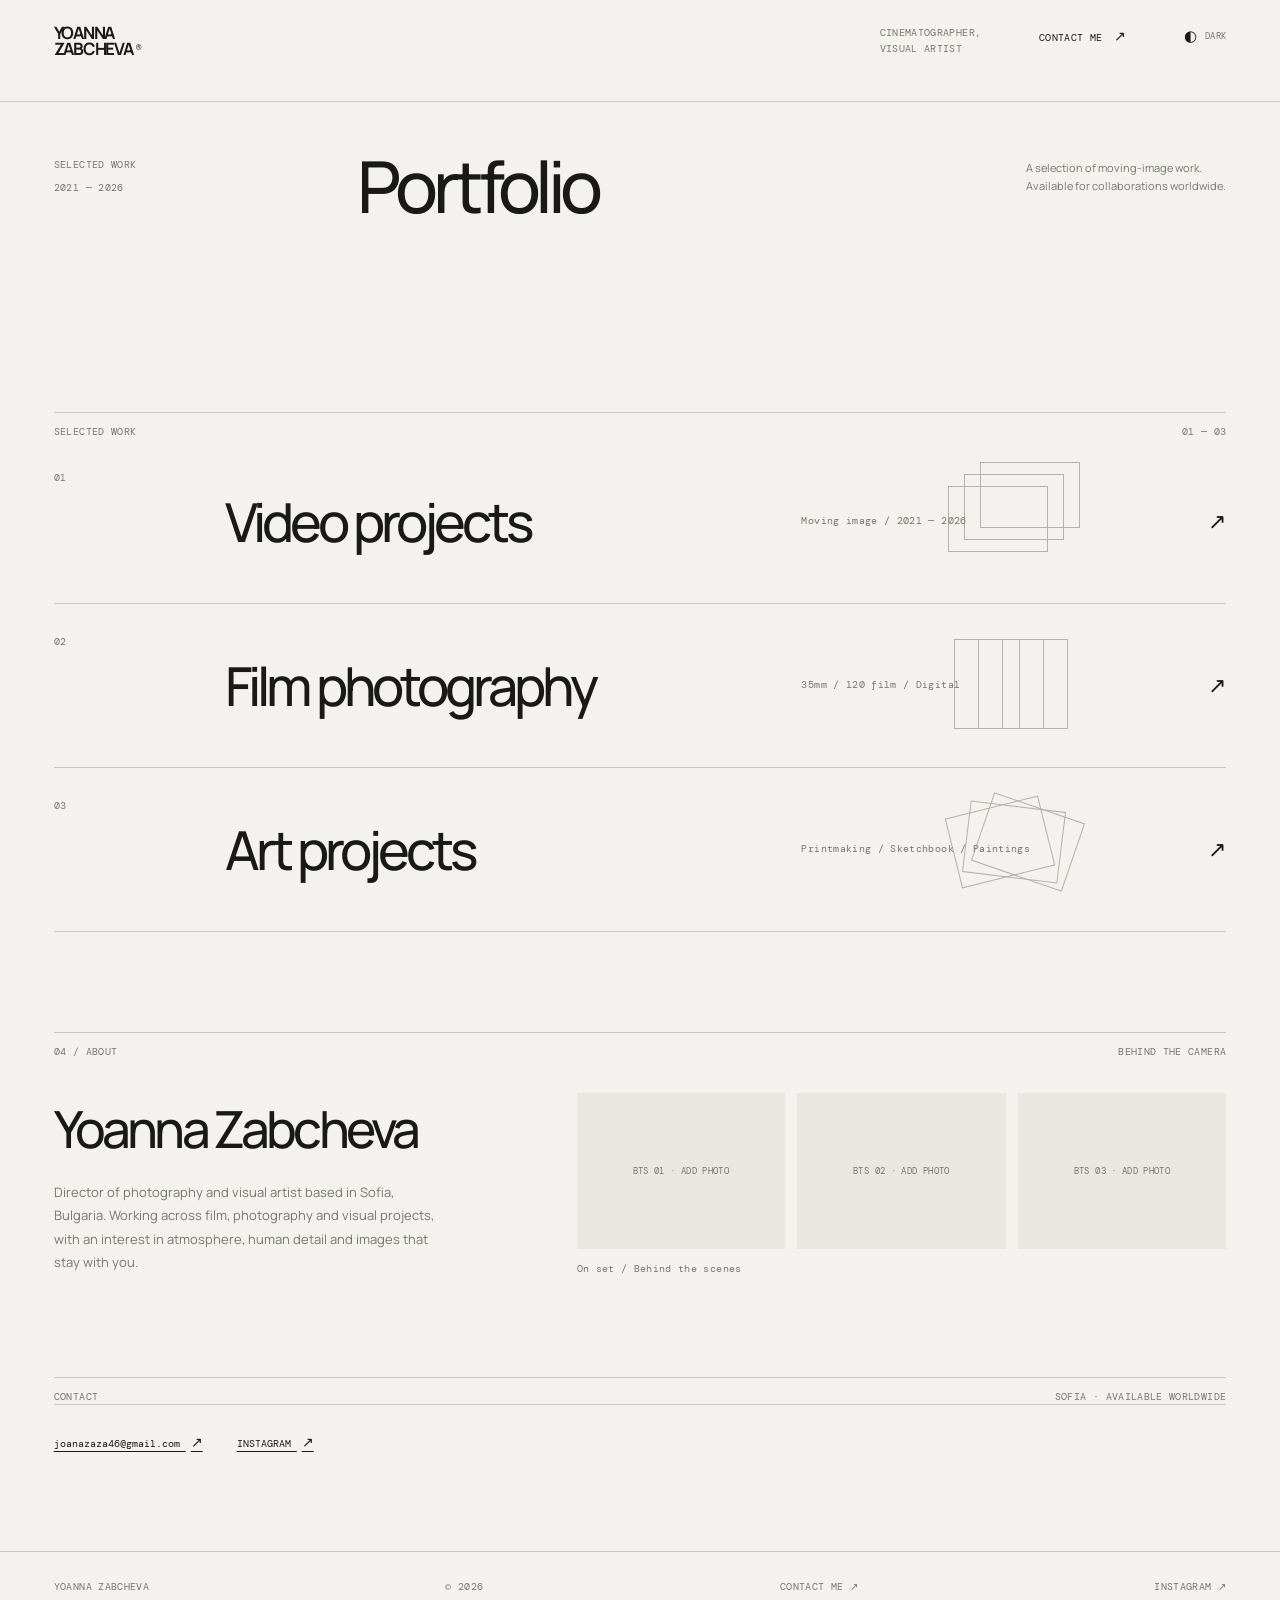
==== commit cf10cd6b: "Add files via upload" ====
--- a/index.html
+++ b/index.html
@@ -13,48 +13,50 @@
     <a class="wordmark" href="./" aria-label="Yoanna Zabcheva, home">YOANNA<br>ZABCHEVA<span>®</span></a>
     <div class="header-right">
       <span class="descriptor">CINEMATOGRAPHER,<br>VISUAL ARTIST</span>
-      <a class="contact-link" href="#contact">GET IN TOUCH <span>↗</span></a>
+      <a class="contact-link" href="#contact">CONTACT ME <span>↗</span></a>
       <button class="theme-toggle" type="button" aria-label="Switch to dark theme" title="Toggle light/dark theme"><span class="theme-icon">◐</span><span class="theme-label">DARK</span></button>
     </div>
   </header>
   <main>
     <section class="intro" aria-label="Introduction">
       <p class="eyebrow">SELECTED WORK <span>2021 — 2026</span></p>
-      <p class="intro-line">Images, people<br>and the spaces between.</p>
+      <p class="intro-line">Portfolio</p>
       <p class="intro-note">A selection of moving-image work.<br>Available for collaborations worldwide.</p>
     </section>
 
     <section class="collections" aria-label="Portfolio categories">
-      <div class="section-top"><span>PORTFOLIO</span><span>01 — 03</span></div>
+      <div class="section-top"><span>SELECTED WORK</span><span>01 — 03</span></div>
       <a class="collection-card collection-video" href="video-projects/">
         <span class="collection-number">01</span><span class="collection-title">Video projects</span><span class="collection-description">Moving image / 2021 — 2026</span><span class="collection-arrow">↗</span>
         <span class="collection-shape shape-video" aria-hidden="true"><i></i><i></i><i></i></span>
       </a>
       <a class="collection-card collection-photo" href="film-photography/">
-        <span class="collection-number">02</span><span class="collection-title">Film photography</span><span class="collection-description">35mm / Medium format / Selected frames</span><span class="collection-arrow">↗</span>
+        <span class="collection-number">02</span><span class="collection-title">Film photography</span><span class="collection-description">35mm / 120 film / Digital</span><span class="collection-arrow">↗</span>
         <span class="collection-shape shape-photo" aria-hidden="true"><i></i><i></i><i></i></span>
       </a>
       <a class="collection-card collection-drawings" href="drawings/">
-        <span class="collection-number">03</span><span class="collection-title">Drawings</span><span class="collection-description">Studies / Sketches / Works on paper</span><span class="collection-arrow">↗</span>
+        <span class="collection-number">03</span><span class="collection-title">Art projects</span><span class="collection-description">Printmaking / Sketchbook / Paintings</span><span class="collection-arrow">↗</span>
         <span class="collection-shape shape-drawing" aria-hidden="true"><i></i><i></i><i></i></span>
       </a>
     </section>
 
-    <section class="bts-section" aria-label="Behind the scenes">
-      <div class="section-heading"><span>04 / BEHIND THE CAMERA</span><span>ON SET</span></div>
-      <div class="bts-grid" id="bts-grid"></div>
-      <p class="section-footnote">A few moments from the process.</p>
+    <section class="bio-section" id="about" aria-label="Biography and behind the scenes">
+      <div class="section-heading"><span>04 / ABOUT</span><span>BEHIND THE CAMERA</span></div>
+      <div class="bio-layout">
+        <div class="bio-copy"><h2>Yoanna Zabcheva</h2><p>Director of photography and visual artist based in Sofia, Bulgaria. Working across film, photography and visual projects, with an interest in atmosphere, human detail and images that stay with you.</p></div>
+        <div class="bio-photos"><div class="bts-grid" id="bts-grid"></div><p class="section-footnote">On set / Behind the scenes</p></div>
+      </div>
     </section>
 
     <section class="contact-section" id="contact">
       <div class="section-heading"><span>CONTACT</span><span>SOFIA · AVAILABLE WORLDWIDE</span></div>
-      <p class="contact-heading">Have a project<br>in mind<span>?</span></p>
+      
       <div class="contact-links">
-        <a class="email-link" data-email-link href="mailto:YOUR_GMAIL_ADDRESS@gmail.com">YOUR_GMAIL_ADDRESS@gmail.com <span>↗</span></a>
+        <a class="email-link" data-email-link href="mailto:joanazaza46@gmail.com">joanazaza46@gmail.com <span>↗</span></a>
         <a href="https://www.instagram.com/sminduh_/" target="_blank" rel="noopener noreferrer">INSTAGRAM <span>↗</span></a>
       </div>
     </section>
   </main>
-  <footer class="site-footer"><span>YOANNA ZABCHEVA</span><span>© <span id="year"></span></span><a href="#contact">GET IN TOUCH ↗</a><a href="https://www.instagram.com/sminduh_/" target="_blank" rel="noopener noreferrer">INSTAGRAM ↗</a></footer>
+  <footer class="site-footer"><span>YOANNA ZABCHEVA</span><span>© <span id="year"></span></span><a href="#contact">CONTACT ME ↗</a><a href="https://www.instagram.com/sminduh_/" target="_blank" rel="noopener noreferrer">INSTAGRAM ↗</a></footer>
   <script src="script.js"></script>
 </body></html>
--- a/style.css
+++ b/style.css
@@ -7,3 +7,8 @@
 .bts-section{padding:0 0 100px}.bts-grid{display:grid;grid-template-columns:repeat(3,minmax(0,1fr));gap:12px;padding-top:22px}.bts-image{aspect-ratio:4/3;background:var(--panel);overflow:hidden}.bts-image img{width:100%;height:100%;object-fit:cover;display:block;transition:transform .5s}.bts-image:hover img{transform:scale(1.025)}.empty-gallery{min-height:130px;border:1px solid var(--line);display:flex;align-items:center;justify-content:center;padding:24px;text-align:center;color:var(--muted);font:10px/1.7 "DM Mono",monospace}.section-footnote{color:var(--muted);margin:12px 0 0}.contact-section{padding:0 0 100px}.contact-heading{font-size:clamp(44px,8vw,100px);line-height:.94;letter-spacing:-.085em;margin:35px 0 30px;font-weight:500}.contact-heading span{color:var(--muted)}.contact-links{display:flex;gap:34px;align-items:center;flex-wrap:wrap;font:10px "DM Mono",monospace}.contact-links a{text-decoration:underline;text-underline-offset:4px}.site-footer{border-top:1px solid var(--line);min-height:88px;padding:27px 4.2vw;display:flex;justify-content:space-between;gap:18px;align-items:flex-start;color:var(--muted)}.site-footer a:first-child{color:var(--ink);font-family:Manrope,sans-serif;font-weight:700;letter-spacing:-.04em}.site-footer a{text-decoration:none}.site-footer a:hover,.contact-link:hover,.contact-links a:hover{opacity:.6}
 .page-intro{padding:27px 0 38px}.back-link{color:var(--muted);display:inline-block;margin-bottom:40px}.page-title-row{display:grid;grid-template-columns:1fr 2fr 1fr;gap:18px;align-items:end}.page-title-row h1{font-size:clamp(40px,7vw,88px);line-height:.95;letter-spacing:-.085em;font-weight:500;margin:0}.page-title-row h1 span{color:var(--muted)}.page-index{color:var(--muted);text-align:right;padding-bottom:7px}.work-grid{display:grid;grid-template-columns:repeat(2,minmax(0,1fr));column-gap:14px;row-gap:48px;padding:0 0 110px}.project{min-width:0;cursor:pointer}.project:nth-child(4n+2),.project:nth-child(4n+3){transform:translateY(48px)}.media{position:relative;overflow:hidden;background:var(--panel);aspect-ratio:16/9}.media video,.media img{width:100%;height:100%;display:block;object-fit:cover;transition:transform .7s,opacity .35s}.media video{position:absolute;inset:0;opacity:.92}.media img{position:relative;z-index:1}.project:hover .media img{opacity:0}.project:hover .media video{transform:scale(1.025)}.media::after{content:"PLAY ↗";position:absolute;z-index:2;right:14px;bottom:12px;color:white;font:9px "DM Mono",monospace;opacity:0;text-shadow:0 1px 8px #000}.project:hover .media::after{opacity:1}.project-info{display:flex;justify-content:space-between;gap:16px;padding-top:11px}.project-title{font-size:13px;font-weight:600;letter-spacing:-.025em}.project-meta{color:var(--muted);text-align:right;white-space:nowrap;font-size:9px}.image-grid{display:grid;grid-template-columns:repeat(3,minmax(0,1fr));gap:12px;padding:0 0 110px}.image-card{min-width:0}.image-card img{width:100%;aspect-ratio:4/5;object-fit:cover;display:block;background:var(--panel)}.image-caption{display:flex;justify-content:space-between;gap:12px;padding-top:9px;font:9px/1.5 "DM Mono",monospace;color:var(--muted)}.viewer{position:fixed;inset:0;z-index:10;background:rgba(10,10,10,.97);display:none;align-items:center;justify-content:center;padding:5vh 5vw}.viewer.open{display:flex}.viewer video{width:100%;height:100%;max-height:82vh;object-fit:contain;outline:none}.viewer-close,.viewer-prev,.viewer-next{position:absolute;z-index:2;border:0;color:white;background:transparent;cursor:pointer}.viewer-close{top:25px;right:4.2vw;font-size:11px}.viewer-close span{font:24px Arial;vertical-align:-2px;margin-left:8px}.viewer-prev,.viewer-next{top:50%;font:26px Arial;padding:15px}.viewer-prev{left:12px}.viewer-next{right:12px}.viewer-caption{position:absolute;bottom:22px;left:4.2vw;right:4.2vw;display:flex;justify-content:space-between;color:rgba(255,255,255,.72)}
 @media(min-width:1500px){.work-grid{column-gap:18px;row-gap:60px}.collection-card{min-height:185px}}@media(max-width:700px){.site-header{min-height:82px;padding:21px 5vw}.header-right{gap:13px}.descriptor{font-size:8px}.contact-link{font-size:8px}.theme-toggle{font-size:8px;gap:4px}.wordmark{font-size:15px}main{padding:0 5vw}.intro{min-height:280px;padding:42px 0 36px;grid-template-columns:1fr 1fr}.intro-line{grid-column:1/-1;grid-row:2;font-size:clamp(43px,11vw,68px)}.intro-note{grid-column:2;grid-row:1;font-size:10px}.collections{padding-bottom:70px}.collection-card{min-height:125px;grid-template-columns:28px 1fr 24px;gap:10px}.collection-number{padding-top:22px}.collection-title{font-size:clamp(26px,7vw,39px)}.collection-description{grid-column:2;grid-row:2;align-self:start;font-size:8px;margin-top:-27px}.collection-arrow{grid-column:3;grid-row:1/3}.collection-shape{right:12%;opacity:.23;transform:translateY(-50%) scale(.72)}.bts-section,.contact-section{padding-bottom:70px}.bts-grid{grid-template-columns:repeat(2,minmax(0,1fr));gap:8px}.site-footer{padding:23px 5vw;flex-wrap:wrap;font-size:8px}.page-intro{padding-top:22px}.back-link{margin-bottom:30px}.page-title-row{grid-template-columns:1fr 1fr;gap:10px}.page-title-row .eyebrow{grid-column:1/-1}.page-title-row h1{font-size:clamp(38px,10vw,64px)}.page-index{font-size:8px}.work-grid{grid-template-columns:1fr;row-gap:30px;padding-bottom:70px}.project:nth-child(n){transform:none}.project-title{font-size:12px}.image-grid{grid-template-columns:repeat(2,minmax(0,1fr));gap:8px;padding-bottom:70px}.viewer{padding:5vh 3vw}.viewer-prev{left:0}.viewer-next{right:0}.viewer-caption{left:5vw;right:5vw;bottom:14px;font-size:9px}.contact-heading{font-size:clamp(46px,13vw,75px)}}@media(prefers-reduced-motion:reduce){*,*::before,*::after{scroll-behavior:auto!important;transition:none!important}}
+
+/* Version 2 additions: editorial filters and biography / set photographs. */
+.filter-bar{display:flex;gap:22px;flex-wrap:wrap;padding:0 0 28px;border-bottom:1px solid var(--line);margin-bottom:28px}.filter-button{border:0;background:none;padding:0;color:var(--muted);font:10px "DM Mono",monospace;text-transform:uppercase;cursor:pointer;letter-spacing:.035em}.filter-button:hover,.filter-button.active{color:var(--ink);text-decoration:underline;text-underline-offset:5px}.project[hidden],.image-card[hidden]{display:none!important}
+.bio-section{padding:0 0 100px}.bio-layout{display:grid;grid-template-columns:.8fr 1.2fr;gap:7vw;padding-top:34px}.bio-copy h2{font-size:clamp(30px,4vw,54px);letter-spacing:-.075em;font-weight:500;margin:0 0 18px}.bio-copy p{max-width:390px;color:var(--muted);font-size:13px;line-height:1.8;margin:0}.bio-photos .bts-grid{padding-top:0}.bts-placeholder{display:flex;align-items:center;justify-content:center;color:var(--muted);font:9px "DM Mono",monospace;letter-spacing:.04em}.contact-section{padding-top:0}.contact-links{padding-top:28px;border-top:1px solid var(--line)}.contact-section .section-heading{padding-bottom:0}
+@media(max-width:700px){.bio-layout{grid-template-columns:1fr;gap:28px}.bio-copy p{max-width:100%}.filter-bar{gap:15px;padding-bottom:20px}.filter-button{font-size:9px}.bio-section{padding-bottom:70px}}
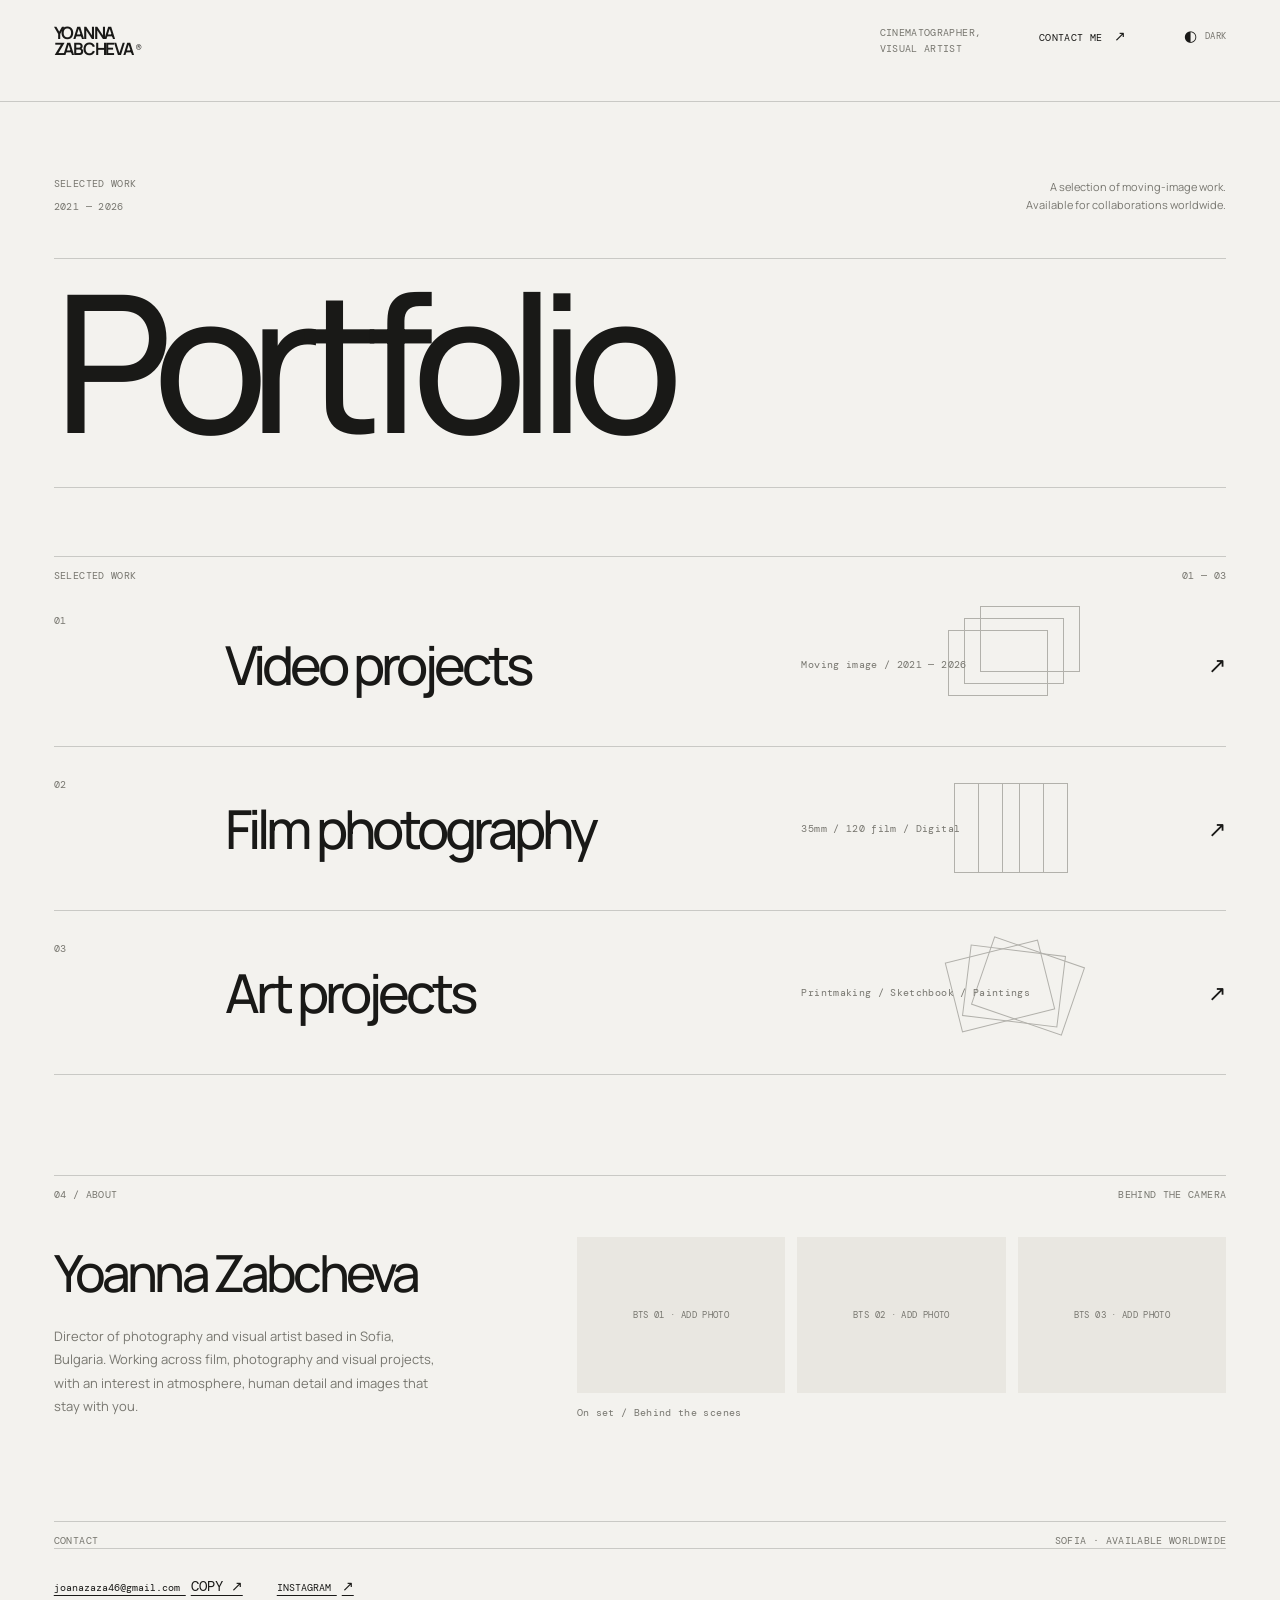
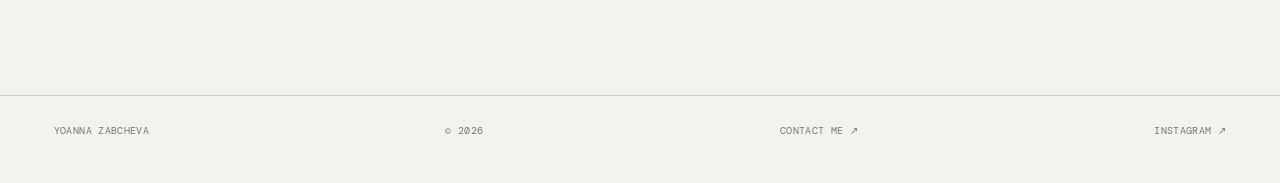
==== commit ead437b8: "Add files via upload" ====
--- a/index.html
+++ b/index.html
@@ -20,7 +20,7 @@
   <main>
     <section class="intro" aria-label="Introduction">
       <p class="eyebrow">SELECTED WORK <span>2021 — 2026</span></p>
-      <p class="intro-line">Portfolio</p>
+      <h1 class="intro-line">Portfolio</h1>
       <p class="intro-note">A selection of moving-image work.<br>Available for collaborations worldwide.</p>
     </section>
 
@@ -52,7 +52,7 @@
       <div class="section-heading"><span>CONTACT</span><span>SOFIA · AVAILABLE WORLDWIDE</span></div>
       
       <div class="contact-links">
-        <a class="email-link" data-email-link href="mailto:joanazaza46@gmail.com">joanazaza46@gmail.com <span>↗</span></a>
+        <button class="email-link" type="button" data-email-copy="joanazaza46@gmail.com" aria-label="Copy email address">joanazaza46@gmail.com <span aria-hidden="true">COPY ↗</span></button>
         <a href="https://www.instagram.com/sminduh_/" target="_blank" rel="noopener noreferrer">INSTAGRAM <span>↗</span></a>
       </div>
     </section>
--- a/style.css
+++ b/style.css
@@ -2,11 +2,11 @@
 :root{color-scheme:light;--paper:#f3f2ee;--ink:#191917;--muted:#77766f;--line:rgba(25,25,23,.19);--panel:#e9e7e1;--soft:#d8d6cf}
 html[data-theme="dark"]{color-scheme:dark;--paper:#171715;--ink:#eeede8;--muted:#99978f;--line:rgba(238,237,232,.2);--panel:#242421;--soft:#33332e}
 html{scroll-behavior:smooth;background:var(--paper)}body{margin:0;background:var(--paper);color:var(--ink);font-family:Manrope,Arial,sans-serif;-webkit-font-smoothing:antialiased;transition:background .25s,color .25s}a{color:inherit;text-decoration:none}button{font:inherit;color:inherit}
-.site-header{min-height:102px;padding:25px 4.2vw;display:flex;justify-content:space-between;align-items:flex-start;border-bottom:1px solid var(--line)}.wordmark{font-size:17px;line-height:.95;font-weight:700;letter-spacing:-.075em}.wordmark span{font:9px "DM Mono",monospace;vertical-align:top;margin-left:3px;letter-spacing:0}.header-right{display:flex;align-items:flex-start;gap:clamp(22px,4.5vw,72px)}.descriptor,.contact-link,.eyebrow,.project-meta,.site-footer,.theme-toggle,.section-top,.collection-number,.collection-description,.section-heading,.section-footnote,.page-index,.back-link,.viewer-close,.viewer-caption,.empty-note{font:10px/1.55 "DM Mono",monospace;letter-spacing:.035em}.descriptor{color:var(--muted)}.contact-link{padding-top:1px}.contact-link span,.contact-links span{font-size:14px;margin-left:5px}.theme-toggle{display:flex;gap:8px;align-items:center;border:0;background:none;padding:0;cursor:pointer;color:var(--muted);font-size:9px}.theme-icon{font-size:15px;color:var(--ink)}main{padding:0 4.2vw}.intro{min-height:300px;padding:49px 0 43px;display:grid;grid-template-columns:1fr 2fr 1fr;align-items:start;gap:20px}.eyebrow{margin:6px 0 0;color:var(--muted)}.eyebrow span{display:block;margin-top:7px}.intro-line{margin:0;font-size:clamp(36px,5.6vw,78px);line-height:.99;letter-spacing:-.078em;font-weight:500}.intro-note{justify-self:end;margin:8px 0 0;color:var(--muted);font-size:11px;line-height:1.65}
+.site-header{min-height:102px;padding:25px 4.2vw;display:flex;justify-content:space-between;align-items:flex-start;border-bottom:1px solid var(--line)}.wordmark{font-size:17px;line-height:.95;font-weight:700;letter-spacing:-.075em}.wordmark span{font:9px "DM Mono",monospace;vertical-align:top;margin-left:3px;letter-spacing:0}.header-right{display:flex;align-items:flex-start;gap:clamp(22px,4.5vw,72px)}.descriptor,.contact-link,.eyebrow,.project-meta,.site-footer,.theme-toggle,.section-top,.collection-number,.collection-description,.section-heading,.section-footnote,.page-index,.back-link,.viewer-close,.viewer-caption,.empty-note{font:10px/1.55 "DM Mono",monospace;letter-spacing:.035em}.descriptor{color:var(--muted)}.contact-link{padding-top:1px}.contact-link span,.contact-links span{font-size:14px;margin-left:5px}.theme-toggle{display:flex;gap:8px;align-items:center;border:0;background:none;padding:0;cursor:pointer;color:var(--muted);font-size:9px}.theme-icon{font-size:15px;color:var(--ink)}main{padding:0 4.2vw}.intro{min-height:0;padding:68px 0 58px;display:grid;grid-template-columns:1fr 1fr;grid-template-rows:auto auto;align-items:start;gap:20px}.eyebrow{margin:6px 0 0;color:var(--muted)}.eyebrow span{display:block;margin-top:7px}.intro-line{grid-column:1/-1;margin:24px 0 0;padding:22px 0 48px;border-top:1px solid var(--line);border-bottom:1px solid var(--line);font-size:clamp(88px,15vw,220px);line-height:.82;letter-spacing:-.095em;font-weight:500}.intro-note{grid-column:2;grid-row:1;justify-self:end;margin:8px 0 0;color:var(--muted);font-size:11px;line-height:1.65;text-align:right}
 .collections{padding:10px 0 100px}.section-top,.section-heading{display:flex;justify-content:space-between;color:var(--muted);border-top:1px solid var(--line);padding-top:11px}.collection-card{position:relative;min-height:164px;border-bottom:1px solid var(--line);display:grid;grid-template-columns:.55fr 2fr 1.35fr 30px;align-items:center;gap:18px;overflow:hidden;transition:padding .35s}.collection-card:hover{padding-left:12px;padding-right:12px}.collection-number{color:var(--muted);align-self:start;padding-top:30px}.collection-title{font-size:clamp(28px,4.2vw,56px);letter-spacing:-.075em;font-weight:500;z-index:1}.collection-description{color:var(--muted);z-index:1}.collection-arrow{font-size:22px;justify-self:end;z-index:1;transition:transform .25s}.collection-card:hover .collection-arrow{transform:translate(3px,-3px)}.collection-shape{position:absolute;right:12%;top:50%;transform:translateY(-50%);height:110px;width:150px;opacity:.52;pointer-events:none}.collection-shape i{position:absolute;display:block;border:1px solid var(--muted);transition:transform .5s}.collection-card:hover .collection-shape i{transform:rotate(8deg) scale(1.04)}.shape-video i:nth-child(1){width:100px;height:66px;left:12px;top:20px}.shape-video i:nth-child(2){width:100px;height:66px;left:28px;top:8px}.shape-video i:nth-child(3){width:100px;height:66px;left:44px;top:-4px}.shape-photo i:nth-child(1){width:66px;height:90px;left:18px;top:9px}.shape-photo i:nth-child(2){width:66px;height:90px;left:42px;top:9px}.shape-photo i:nth-child(3){width:66px;height:90px;left:66px;top:9px}.shape-drawing i:nth-child(1){width:96px;height:72px;left:16px;top:12px;transform:rotate(-14deg)}.shape-drawing i:nth-child(2){width:96px;height:72px;left:30px;top:12px;transform:rotate(7deg)}.shape-drawing i:nth-child(3){width:96px;height:72px;left:44px;top:12px;transform:rotate(19deg)}
-.bts-section{padding:0 0 100px}.bts-grid{display:grid;grid-template-columns:repeat(3,minmax(0,1fr));gap:12px;padding-top:22px}.bts-image{aspect-ratio:4/3;background:var(--panel);overflow:hidden}.bts-image img{width:100%;height:100%;object-fit:cover;display:block;transition:transform .5s}.bts-image:hover img{transform:scale(1.025)}.empty-gallery{min-height:130px;border:1px solid var(--line);display:flex;align-items:center;justify-content:center;padding:24px;text-align:center;color:var(--muted);font:10px/1.7 "DM Mono",monospace}.section-footnote{color:var(--muted);margin:12px 0 0}.contact-section{padding:0 0 100px}.contact-heading{font-size:clamp(44px,8vw,100px);line-height:.94;letter-spacing:-.085em;margin:35px 0 30px;font-weight:500}.contact-heading span{color:var(--muted)}.contact-links{display:flex;gap:34px;align-items:center;flex-wrap:wrap;font:10px "DM Mono",monospace}.contact-links a{text-decoration:underline;text-underline-offset:4px}.site-footer{border-top:1px solid var(--line);min-height:88px;padding:27px 4.2vw;display:flex;justify-content:space-between;gap:18px;align-items:flex-start;color:var(--muted)}.site-footer a:first-child{color:var(--ink);font-family:Manrope,sans-serif;font-weight:700;letter-spacing:-.04em}.site-footer a{text-decoration:none}.site-footer a:hover,.contact-link:hover,.contact-links a:hover{opacity:.6}
+.bts-section{padding:0 0 100px}.bts-grid{display:grid;grid-template-columns:repeat(3,minmax(0,1fr));gap:12px;padding-top:22px}.bts-image{aspect-ratio:4/3;background:var(--panel);overflow:hidden}.bts-image img{width:100%;height:100%;object-fit:cover;display:block;transition:transform .5s}.bts-image:hover img{transform:scale(1.025)}.empty-gallery{min-height:130px;border:1px solid var(--line);display:flex;align-items:center;justify-content:center;padding:24px;text-align:center;color:var(--muted);font:10px/1.7 "DM Mono",monospace}.section-footnote{color:var(--muted);margin:12px 0 0}.contact-section{padding:0 0 100px}.contact-heading{font-size:clamp(44px,8vw,100px);line-height:.94;letter-spacing:-.085em;margin:35px 0 30px;font-weight:500}.contact-heading span{color:var(--muted)}.contact-links{display:flex;gap:34px;align-items:center;flex-wrap:wrap;font:10px "DM Mono",monospace}.contact-links a,.contact-links button{text-decoration:underline;text-underline-offset:4px}.contact-links button{border:0;background:none;padding:0;cursor:pointer;font:inherit;color:inherit}.site-footer{border-top:1px solid var(--line);min-height:88px;padding:27px 4.2vw;display:flex;justify-content:space-between;gap:18px;align-items:flex-start;color:var(--muted)}.site-footer a:first-child{color:var(--ink);font-family:Manrope,sans-serif;font-weight:700;letter-spacing:-.04em}.site-footer a{text-decoration:none}.site-footer a:hover,.contact-link:hover,.contact-links a:hover,.contact-links button:hover{opacity:.6}
 .page-intro{padding:27px 0 38px}.back-link{color:var(--muted);display:inline-block;margin-bottom:40px}.page-title-row{display:grid;grid-template-columns:1fr 2fr 1fr;gap:18px;align-items:end}.page-title-row h1{font-size:clamp(40px,7vw,88px);line-height:.95;letter-spacing:-.085em;font-weight:500;margin:0}.page-title-row h1 span{color:var(--muted)}.page-index{color:var(--muted);text-align:right;padding-bottom:7px}.work-grid{display:grid;grid-template-columns:repeat(2,minmax(0,1fr));column-gap:14px;row-gap:48px;padding:0 0 110px}.project{min-width:0;cursor:pointer}.project:nth-child(4n+2),.project:nth-child(4n+3){transform:translateY(48px)}.media{position:relative;overflow:hidden;background:var(--panel);aspect-ratio:16/9}.media video,.media img{width:100%;height:100%;display:block;object-fit:cover;transition:transform .7s,opacity .35s}.media video{position:absolute;inset:0;opacity:.92}.media img{position:relative;z-index:1}.project:hover .media img{opacity:0}.project:hover .media video{transform:scale(1.025)}.media::after{content:"PLAY ↗";position:absolute;z-index:2;right:14px;bottom:12px;color:white;font:9px "DM Mono",monospace;opacity:0;text-shadow:0 1px 8px #000}.project:hover .media::after{opacity:1}.project-info{display:flex;justify-content:space-between;gap:16px;padding-top:11px}.project-title{font-size:13px;font-weight:600;letter-spacing:-.025em}.project-meta{color:var(--muted);text-align:right;white-space:nowrap;font-size:9px}.image-grid{display:grid;grid-template-columns:repeat(3,minmax(0,1fr));gap:12px;padding:0 0 110px}.image-card{min-width:0}.image-card img{width:100%;aspect-ratio:4/5;object-fit:cover;display:block;background:var(--panel)}.image-caption{display:flex;justify-content:space-between;gap:12px;padding-top:9px;font:9px/1.5 "DM Mono",monospace;color:var(--muted)}.viewer{position:fixed;inset:0;z-index:10;background:rgba(10,10,10,.97);display:none;align-items:center;justify-content:center;padding:5vh 5vw}.viewer.open{display:flex}.viewer video{width:100%;height:100%;max-height:82vh;object-fit:contain;outline:none}.viewer-close,.viewer-prev,.viewer-next{position:absolute;z-index:2;border:0;color:white;background:transparent;cursor:pointer}.viewer-close{top:25px;right:4.2vw;font-size:11px}.viewer-close span{font:24px Arial;vertical-align:-2px;margin-left:8px}.viewer-prev,.viewer-next{top:50%;font:26px Arial;padding:15px}.viewer-prev{left:12px}.viewer-next{right:12px}.viewer-caption{position:absolute;bottom:22px;left:4.2vw;right:4.2vw;display:flex;justify-content:space-between;color:rgba(255,255,255,.72)}
-@media(min-width:1500px){.work-grid{column-gap:18px;row-gap:60px}.collection-card{min-height:185px}}@media(max-width:700px){.site-header{min-height:82px;padding:21px 5vw}.header-right{gap:13px}.descriptor{font-size:8px}.contact-link{font-size:8px}.theme-toggle{font-size:8px;gap:4px}.wordmark{font-size:15px}main{padding:0 5vw}.intro{min-height:280px;padding:42px 0 36px;grid-template-columns:1fr 1fr}.intro-line{grid-column:1/-1;grid-row:2;font-size:clamp(43px,11vw,68px)}.intro-note{grid-column:2;grid-row:1;font-size:10px}.collections{padding-bottom:70px}.collection-card{min-height:125px;grid-template-columns:28px 1fr 24px;gap:10px}.collection-number{padding-top:22px}.collection-title{font-size:clamp(26px,7vw,39px)}.collection-description{grid-column:2;grid-row:2;align-self:start;font-size:8px;margin-top:-27px}.collection-arrow{grid-column:3;grid-row:1/3}.collection-shape{right:12%;opacity:.23;transform:translateY(-50%) scale(.72)}.bts-section,.contact-section{padding-bottom:70px}.bts-grid{grid-template-columns:repeat(2,minmax(0,1fr));gap:8px}.site-footer{padding:23px 5vw;flex-wrap:wrap;font-size:8px}.page-intro{padding-top:22px}.back-link{margin-bottom:30px}.page-title-row{grid-template-columns:1fr 1fr;gap:10px}.page-title-row .eyebrow{grid-column:1/-1}.page-title-row h1{font-size:clamp(38px,10vw,64px)}.page-index{font-size:8px}.work-grid{grid-template-columns:1fr;row-gap:30px;padding-bottom:70px}.project:nth-child(n){transform:none}.project-title{font-size:12px}.image-grid{grid-template-columns:repeat(2,minmax(0,1fr));gap:8px;padding-bottom:70px}.viewer{padding:5vh 3vw}.viewer-prev{left:0}.viewer-next{right:0}.viewer-caption{left:5vw;right:5vw;bottom:14px;font-size:9px}.contact-heading{font-size:clamp(46px,13vw,75px)}}@media(prefers-reduced-motion:reduce){*,*::before,*::after{scroll-behavior:auto!important;transition:none!important}}
+@media(min-width:1500px){.work-grid{column-gap:18px;row-gap:60px}.collection-card{min-height:185px}}@media(max-width:700px){.site-header{min-height:82px;padding:21px 5vw}.header-right{gap:13px}.descriptor{font-size:8px}.contact-link{font-size:8px}.theme-toggle{font-size:8px;gap:4px}.wordmark{font-size:15px}main{padding:0 5vw}.intro{min-height:0;padding:46px 0 45px;grid-template-columns:1fr 1fr;gap:15px}.intro-line{grid-column:1/-1;grid-row:2;font-size:clamp(68px,17vw,118px);padding:17px 0 29px;margin-top:10px}.intro-note{grid-column:2;grid-row:1;font-size:9px}.collections{padding-bottom:70px}.collection-card{min-height:125px;grid-template-columns:28px 1fr 24px;gap:10px}.collection-number{padding-top:22px}.collection-title{font-size:clamp(26px,7vw,39px)}.collection-description{grid-column:2;grid-row:2;align-self:start;font-size:8px;margin-top:-27px}.collection-arrow{grid-column:3;grid-row:1/3}.collection-shape{right:12%;opacity:.23;transform:translateY(-50%) scale(.72)}.bts-section,.contact-section{padding-bottom:70px}.bts-grid{grid-template-columns:repeat(2,minmax(0,1fr));gap:8px}.site-footer{padding:23px 5vw;flex-wrap:wrap;font-size:8px}.page-intro{padding-top:22px}.back-link{margin-bottom:30px}.page-title-row{grid-template-columns:1fr 1fr;gap:10px}.page-title-row .eyebrow{grid-column:1/-1}.page-title-row h1{font-size:clamp(38px,10vw,64px)}.page-index{font-size:8px}.work-grid{grid-template-columns:1fr;row-gap:30px;padding-bottom:70px}.project:nth-child(n){transform:none}.project-title{font-size:12px}.image-grid{grid-template-columns:repeat(2,minmax(0,1fr));gap:8px;padding-bottom:70px}.viewer{padding:5vh 3vw}.viewer-prev{left:0}.viewer-next{right:0}.viewer-caption{left:5vw;right:5vw;bottom:14px;font-size:9px}.contact-heading{font-size:clamp(46px,13vw,75px)}}@media(prefers-reduced-motion:reduce){*,*::before,*::after{scroll-behavior:auto!important;transition:none!important}}
 
 /* Version 2 additions: editorial filters and biography / set photographs. */
 .filter-bar{display:flex;gap:22px;flex-wrap:wrap;padding:0 0 28px;border-bottom:1px solid var(--line);margin-bottom:28px}.filter-button{border:0;background:none;padding:0;color:var(--muted);font:10px "DM Mono",monospace;text-transform:uppercase;cursor:pointer;letter-spacing:.035em}.filter-button:hover,.filter-button.active{color:var(--ink);text-decoration:underline;text-underline-offset:5px}.project[hidden],.image-card[hidden]{display:none!important}
